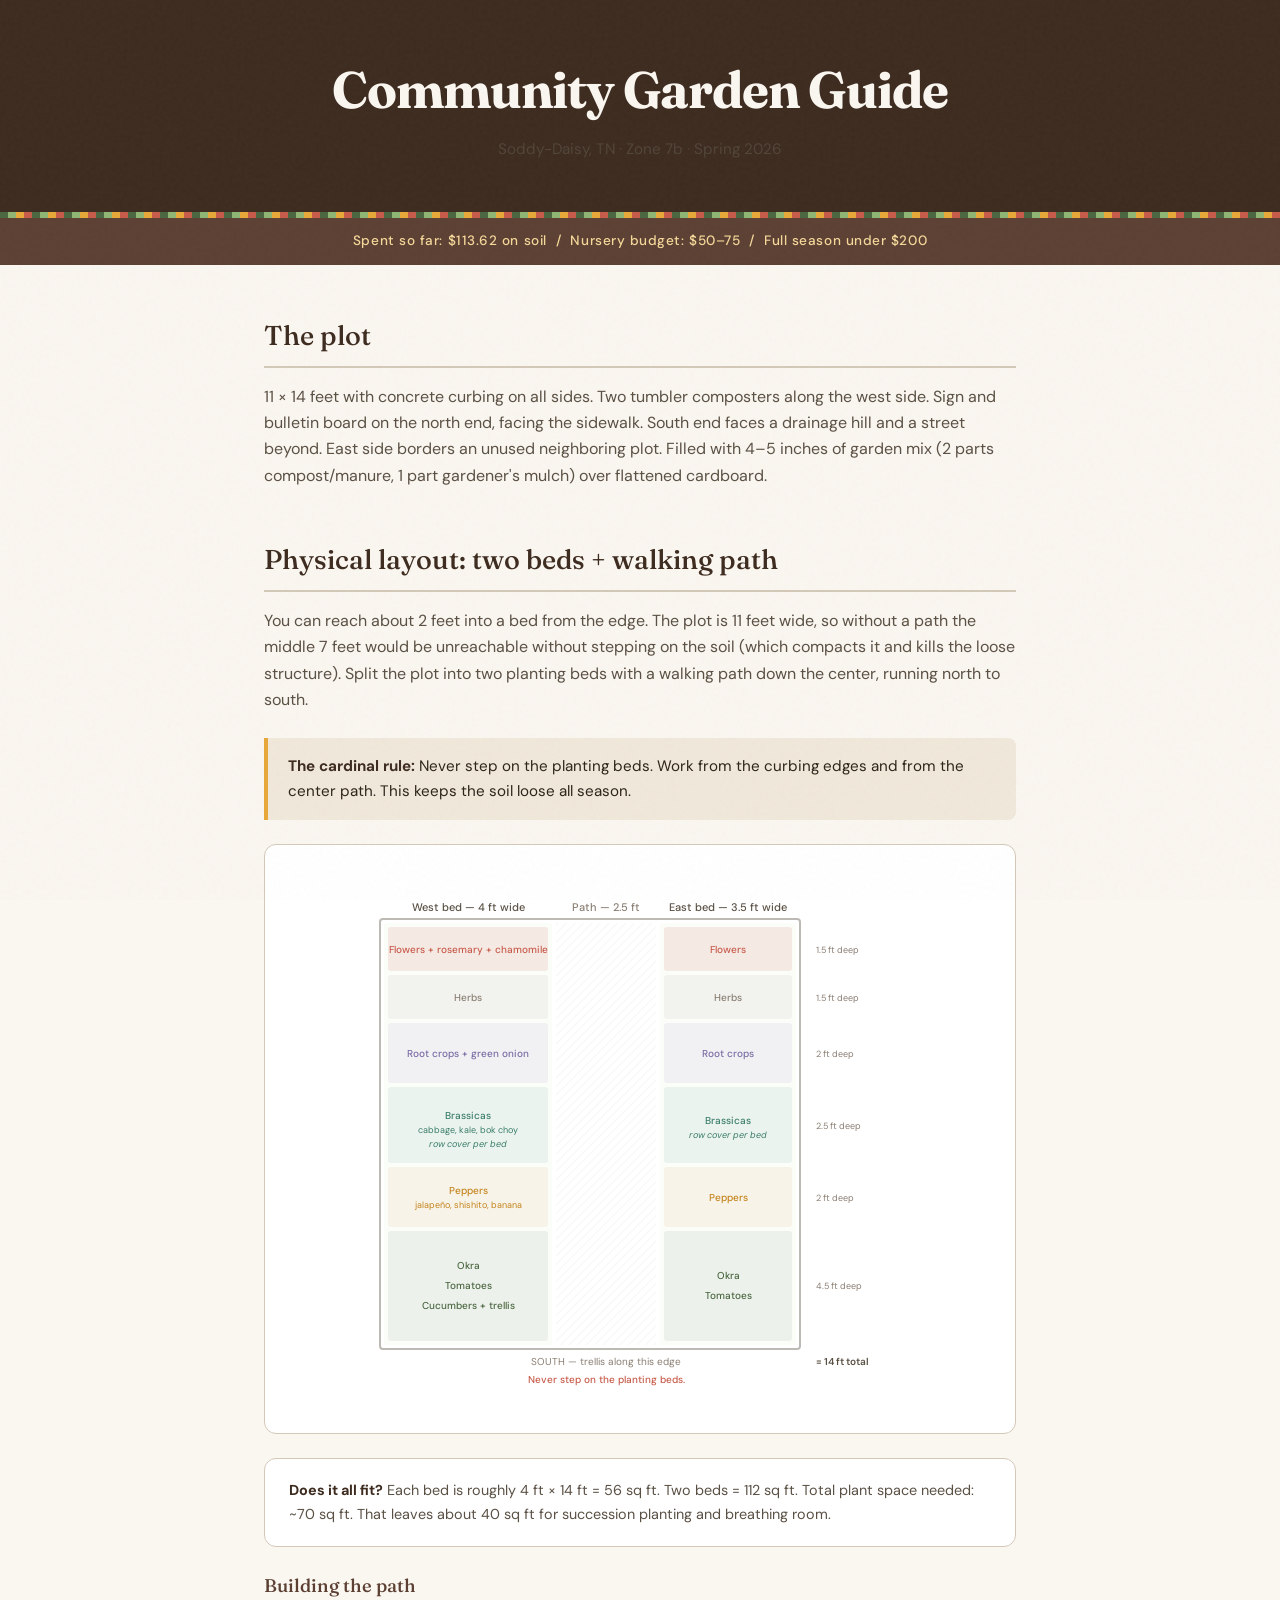
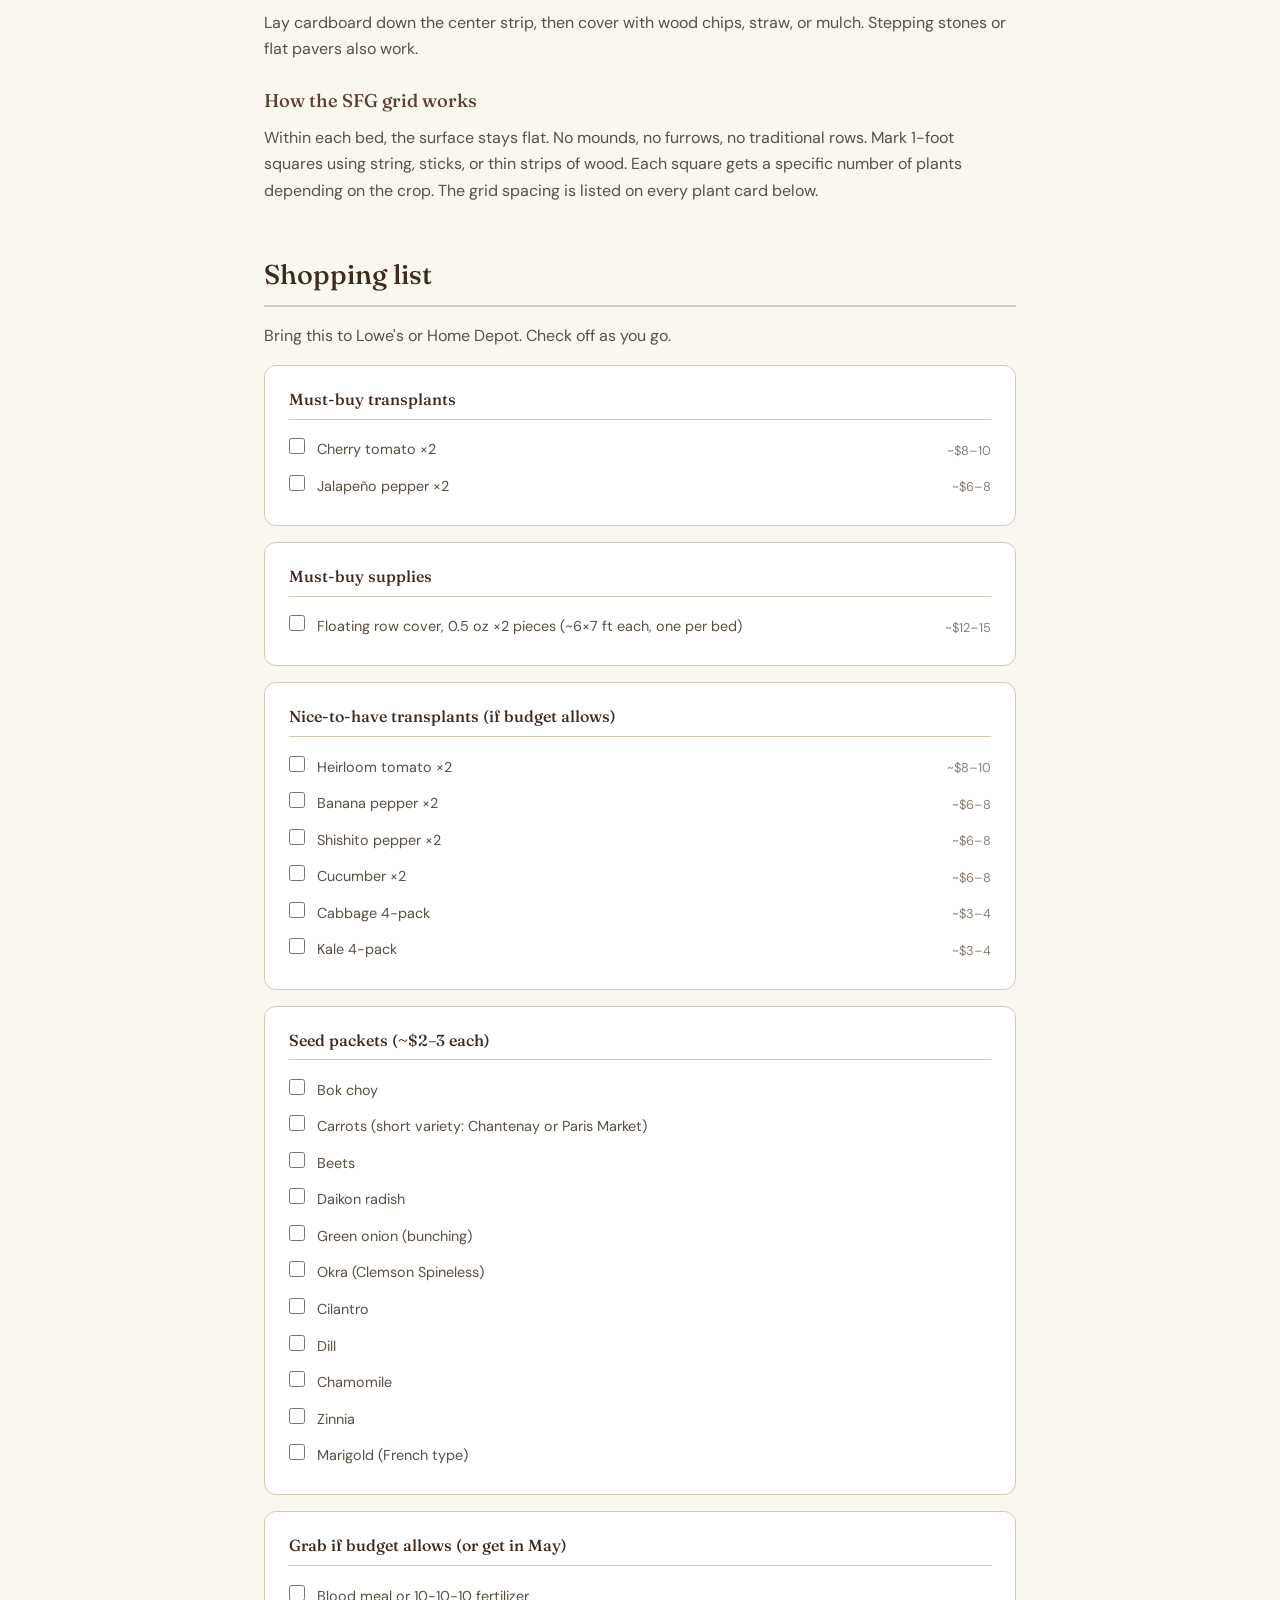
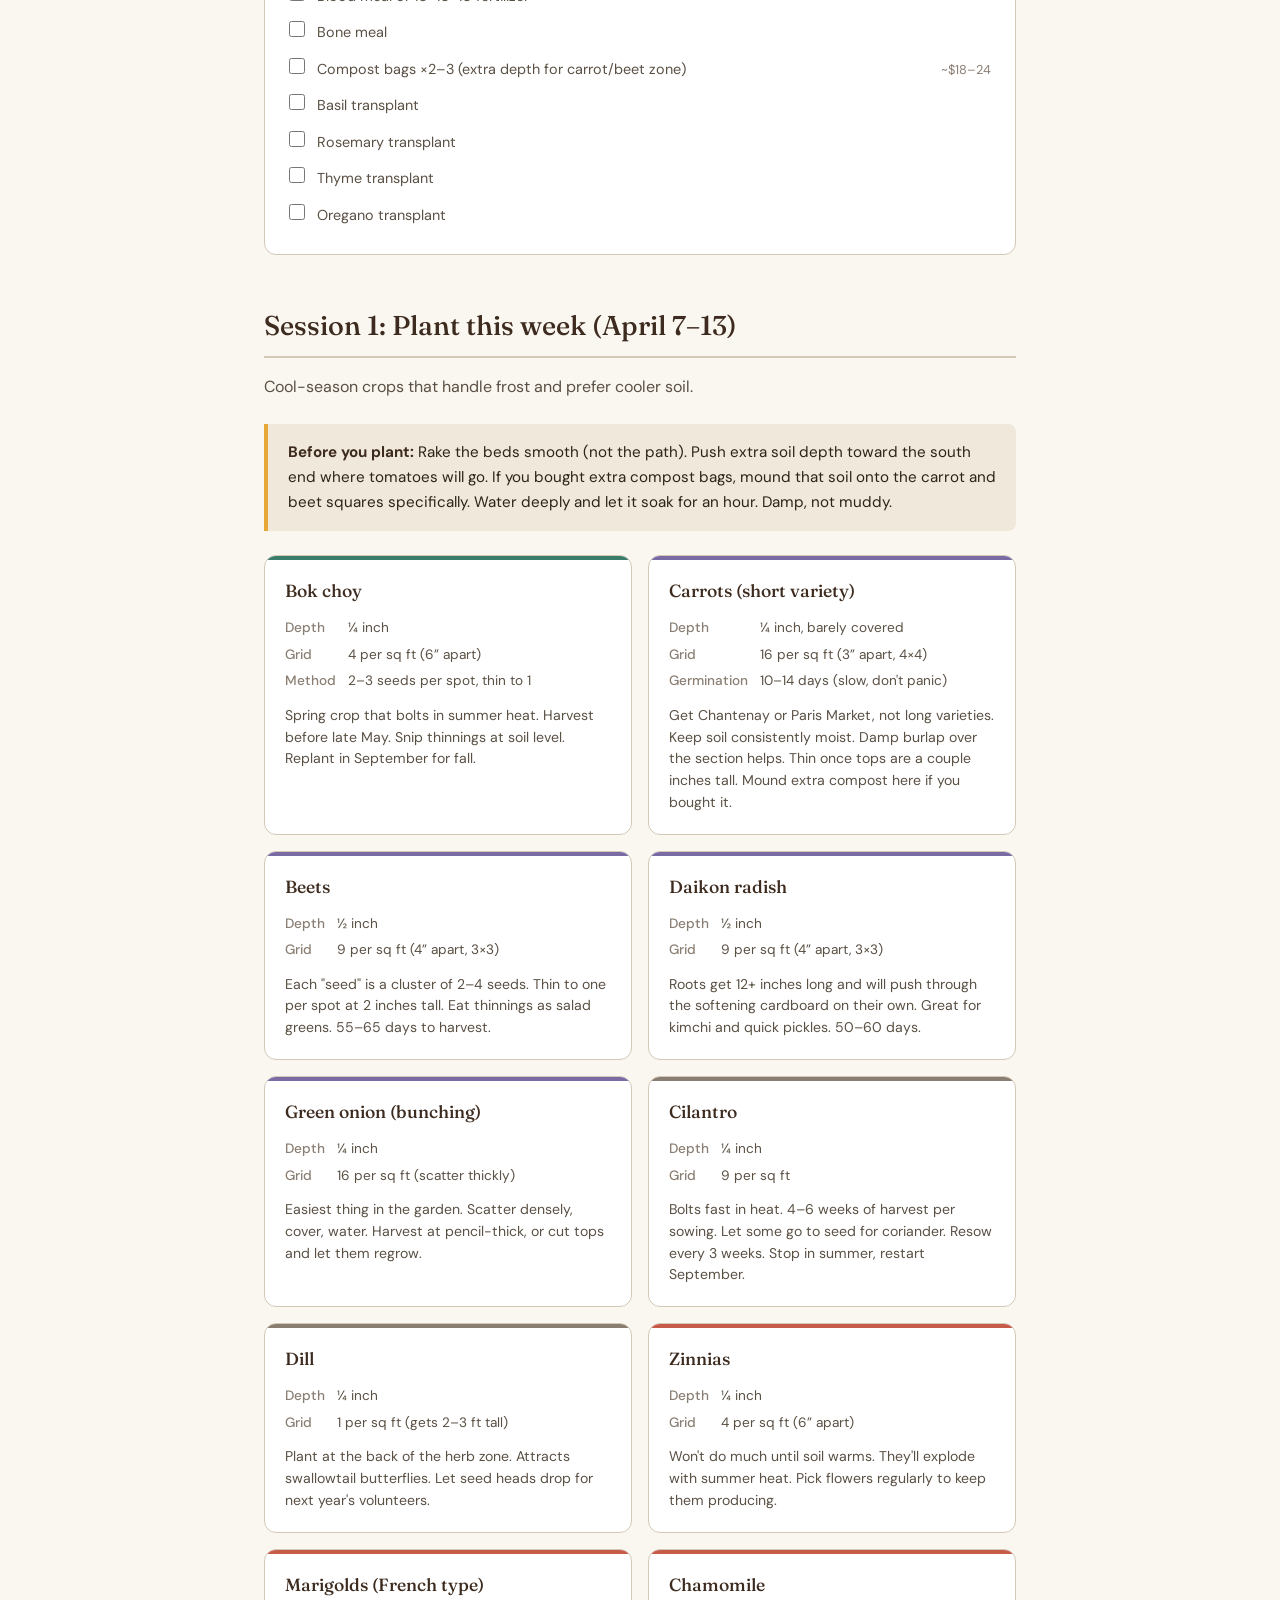
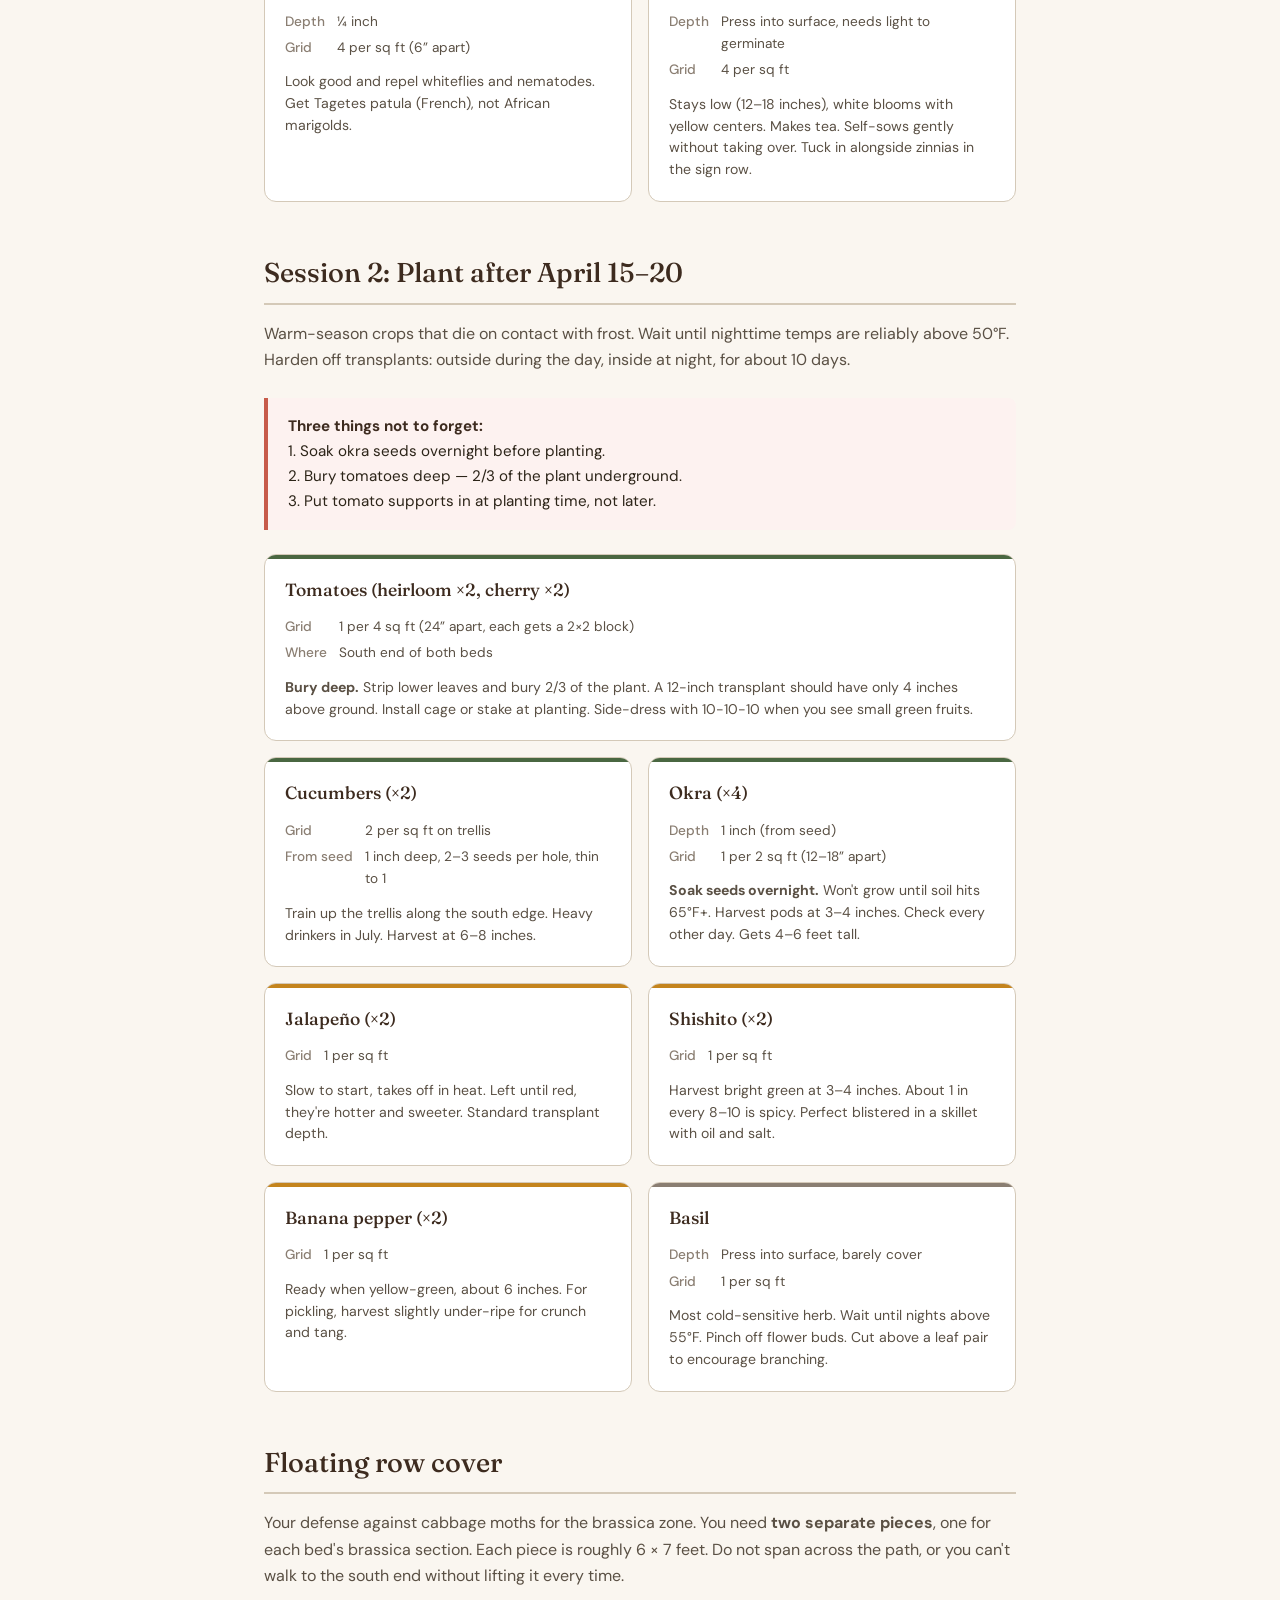
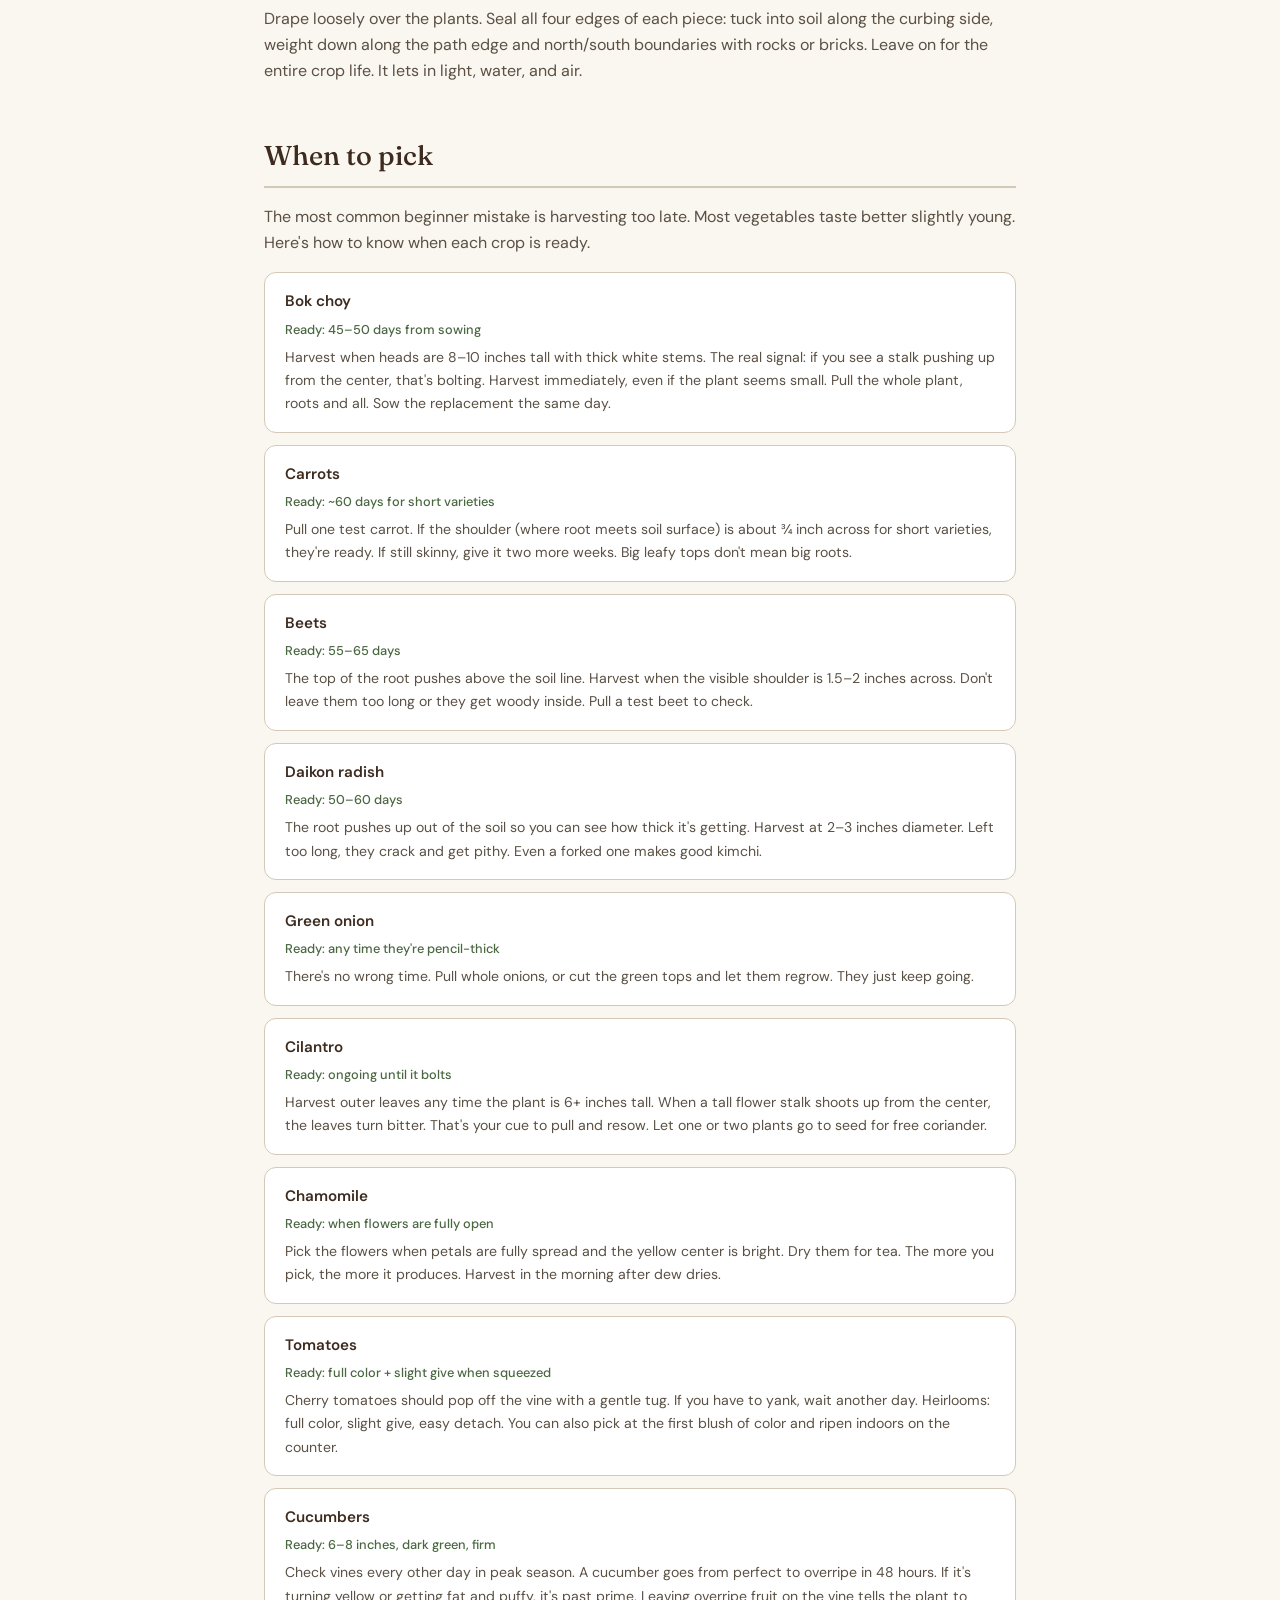
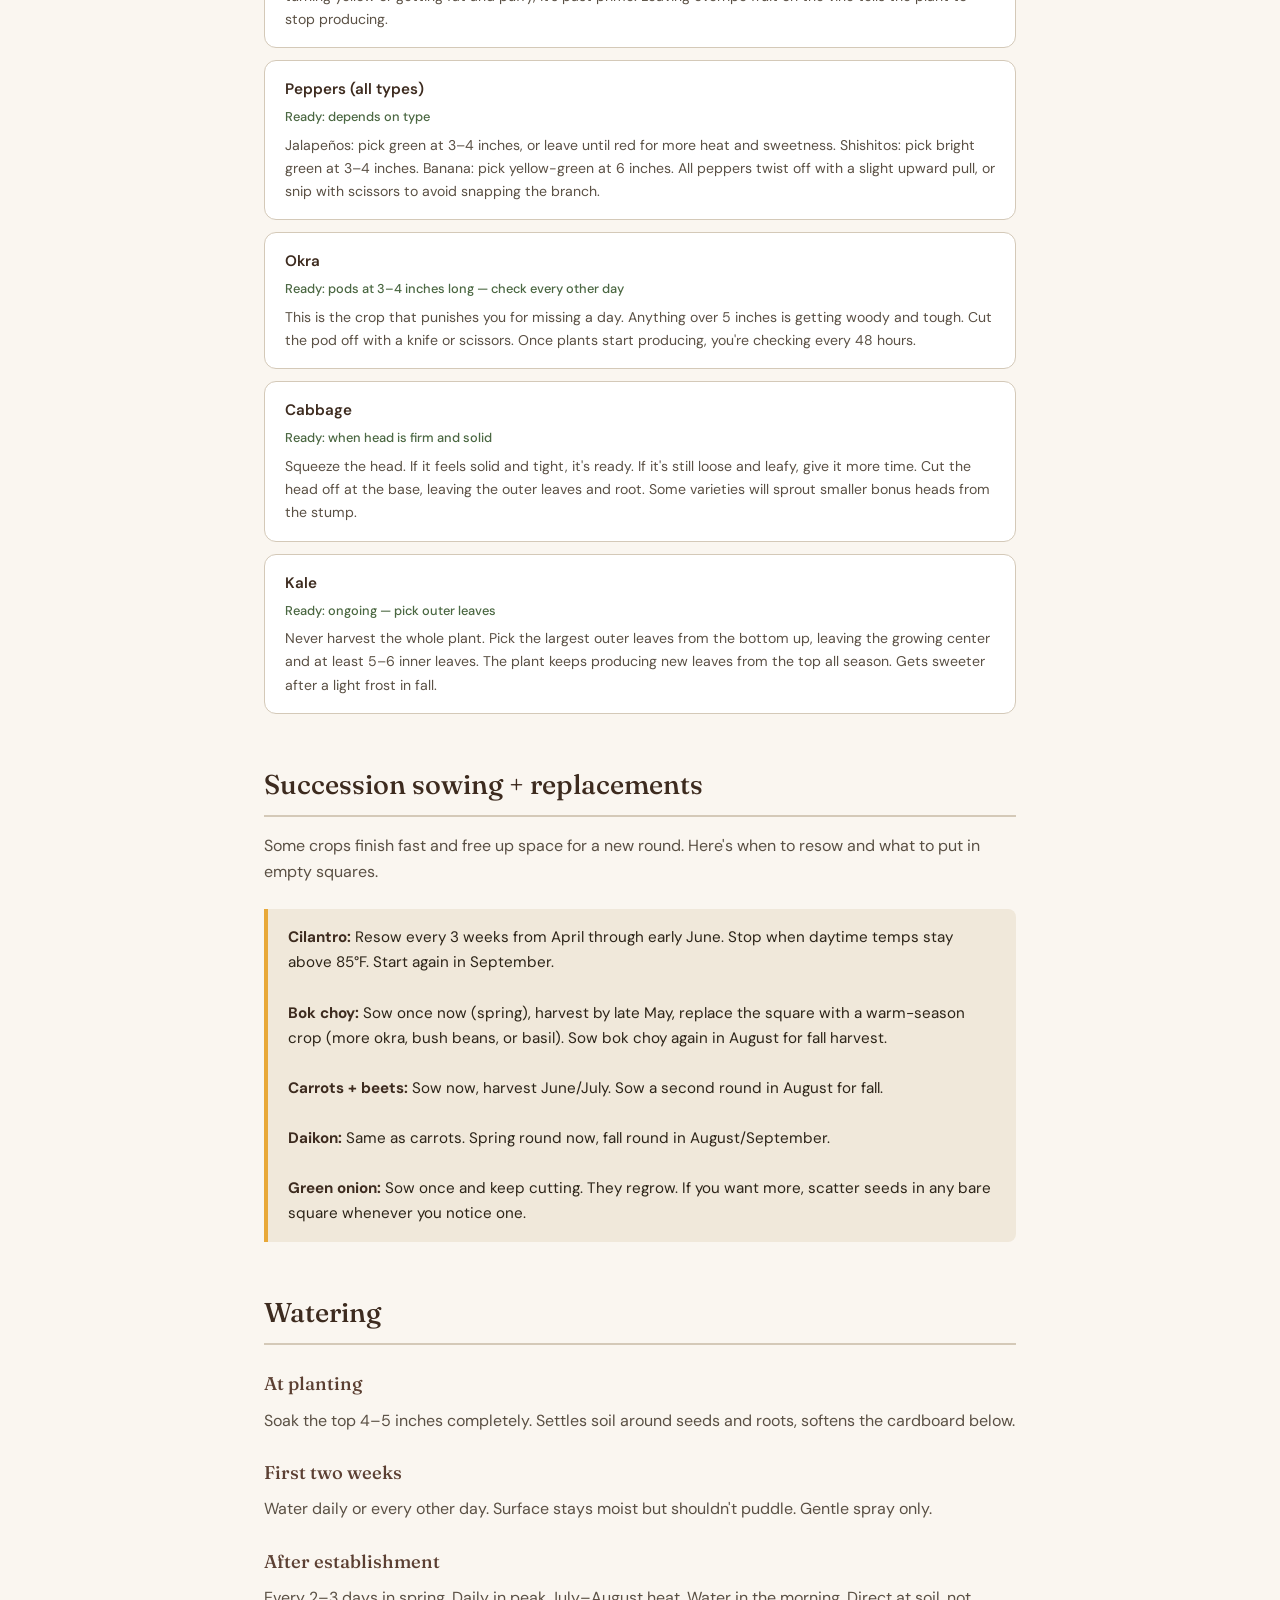
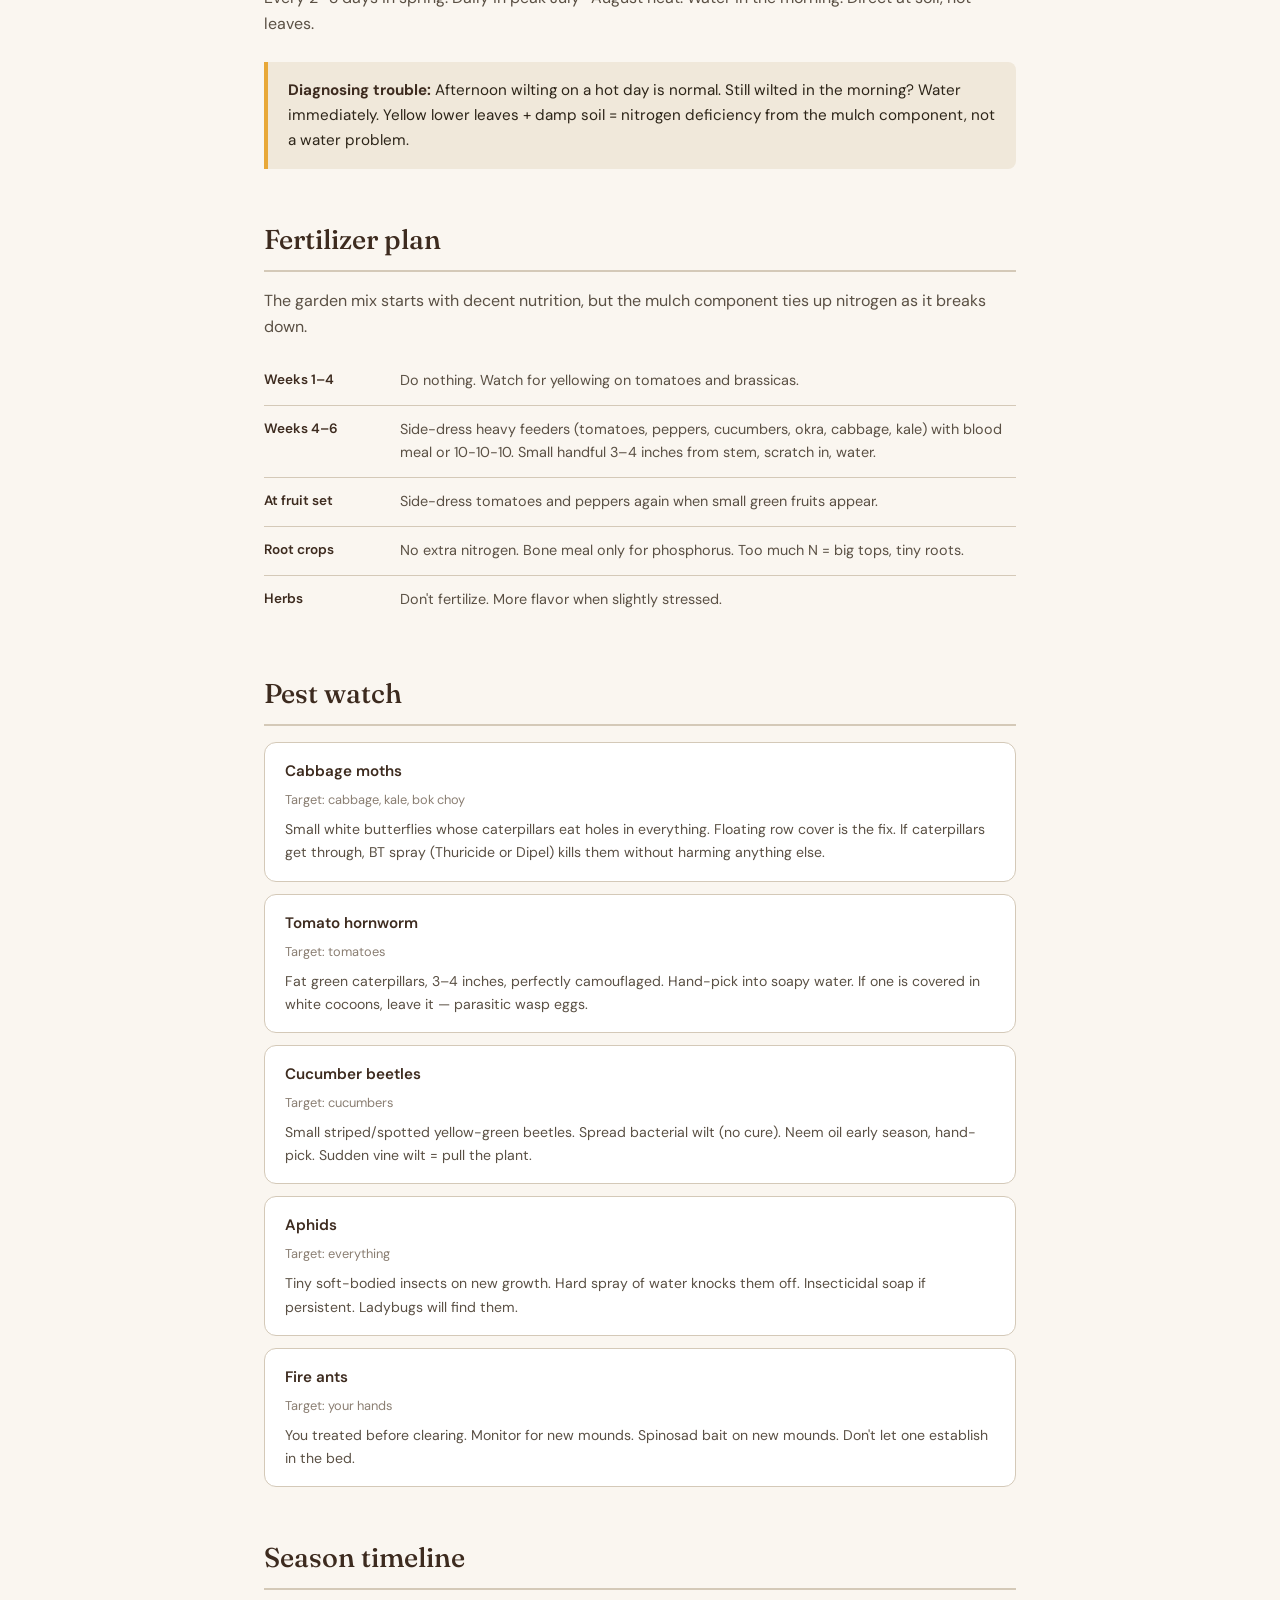
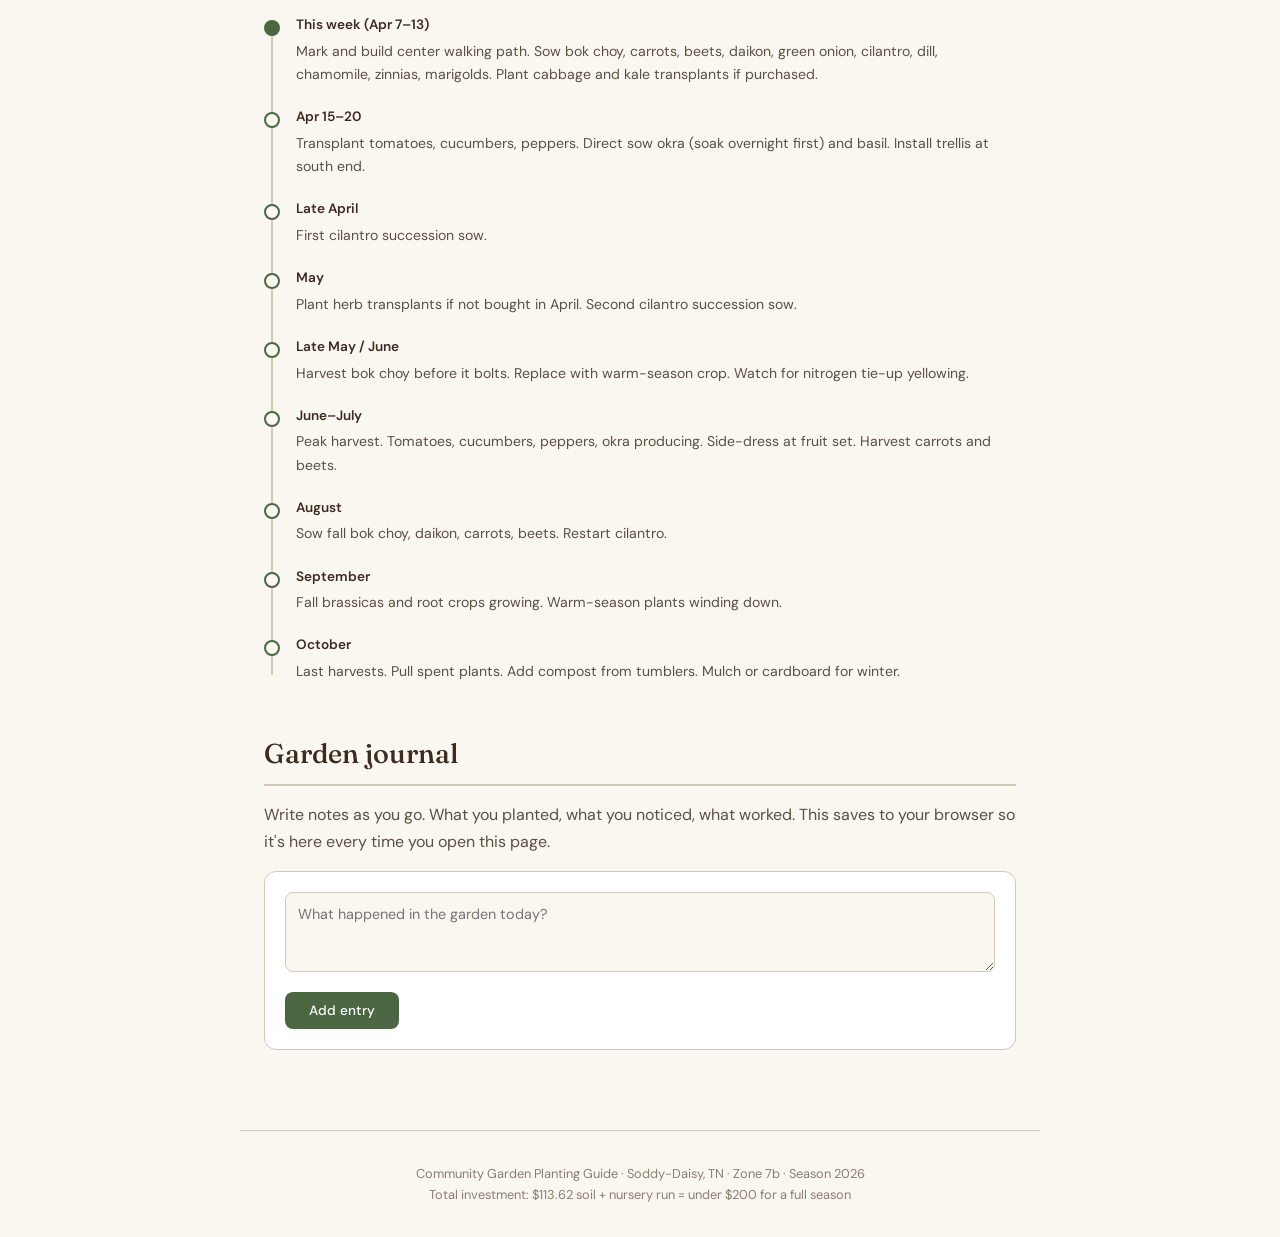
==== index.html @ c7ee2fe2 "Initial commit: split single-file garden guide into HTML, CSS, and JS Extracted inline styles to sty" ====
<!DOCTYPE html>
<html lang="en">
<head>
<meta charset="UTF-8">
<meta name="viewport" content="width=device-width, initial-scale=1.0">
<title>Community Garden Planting Guide — Spring 2026</title>
<link href="https://fonts.googleapis.com/css2?family=Fraunces:ital,opsz,wght@0,9..144,300;0,9..144,500;0,9..144,700;1,9..144,400&family=DM+Sans:wght@400;500;600&display=swap" rel="stylesheet">
<link rel="stylesheet" href="styles.css">
</head>
<body>
<div class="grain"></div>
<header><h1>Community Garden Guide</h1><p>Soddy-Daisy, TN &middot; Zone 7b &middot; Spring 2026</p></header>
<div class="budget-bar">Spent so far: $113.62 on soil &nbsp;/&nbsp; Nursery budget: $50–75 &nbsp;/&nbsp; Full season under $200</div>
<main>

<!-- ===== THE PLOT ===== -->
<section>
<h2>The plot</h2>
<p>11 &times; 14 feet with concrete curbing on all sides. Two tumbler composters along the west side. Sign and bulletin board on the north end, facing the sidewalk. South end faces a drainage hill and a street beyond. East side borders an unused neighboring plot. Filled with 4–5 inches of garden mix (2 parts compost/manure, 1 part gardener's mulch) over flattened cardboard.</p>
</section>

<!-- ===== PHYSICAL LAYOUT ===== -->
<section>
<h2>Physical layout: two beds + walking path</h2>
<p>You can reach about 2 feet into a bed from the edge. The plot is 11 feet wide, so without a path the middle 7 feet would be unreachable without stepping on the soil (which compacts it and kills the loose structure). Split the plot into two planting beds with a walking path down the center, running north to south.</p>
<div class="callout"><strong>The cardinal rule:</strong> Never step on the planting beds. Work from the curbing edges and from the center path. This keeps the soil loose all season.</div>
<div class="layout-diagram">
<svg width="100%" viewBox="0 0 600 540" style="max-width:600px;display:block;margin:0 auto;">
<defs><pattern id="ph" width="6" height="6" patternUnits="userSpaceOnUse" patternTransform="rotate(45)"><line x1="0" y1="0" x2="0" y2="6" stroke="#5A5044" stroke-width=".5" opacity=".2"/></pattern></defs>
<rect x="40" y="50" width="420" height="430" rx="3" fill="none" stroke="#5A5044" stroke-width="2" opacity=".4"/>
<rect x="44" y="54" width="168" height="422" rx="2" fill="#EAF3DE" opacity=".2"/>
<text x="128" y="42" text-anchor="middle" fill="#5A5044" font-family="DM Sans,sans-serif" font-size="11" font-weight="500">West bed — 4 ft wide</text>
<rect x="216" y="54" width="100" height="422" fill="url(#ph)"/>
<text x="266" y="42" text-anchor="middle" fill="#8A7E72" font-family="DM Sans,sans-serif" font-size="11" font-weight="500">Path — 2.5 ft</text>
<rect x="320" y="54" width="136" height="422" rx="2" fill="#EAF3DE" opacity=".2"/>
<text x="388" y="42" text-anchor="middle" fill="#5A5044" font-family="DM Sans,sans-serif" font-size="11" font-weight="500">East bed — 3.5 ft wide</text>
<rect x="48" y="58" width="160" height="44" rx="3" fill="#C75B4A" opacity=".12"/><text x="128" y="84" text-anchor="middle" fill="#C75B4A" font-family="DM Sans,sans-serif" font-size="10" font-weight="500">Flowers + rosemary + chamomile</text>
<rect x="324" y="58" width="128" height="44" rx="3" fill="#C75B4A" opacity=".12"/><text x="388" y="84" text-anchor="middle" fill="#C75B4A" font-family="DM Sans,sans-serif" font-size="10" font-weight="500">Flowers</text>
<text x="476" y="84" fill="#8A7E72" font-family="DM Sans,sans-serif" font-size="9">1.5 ft deep</text>
<rect x="48" y="106" width="160" height="44" rx="3" fill="#8A7E72" opacity=".08"/><text x="128" y="132" text-anchor="middle" fill="#8A7E72" font-family="DM Sans,sans-serif" font-size="10" font-weight="500">Herbs</text>
<rect x="324" y="106" width="128" height="44" rx="3" fill="#8A7E72" opacity=".08"/><text x="388" y="132" text-anchor="middle" fill="#8A7E72" font-family="DM Sans,sans-serif" font-size="10" font-weight="500">Herbs</text>
<text x="476" y="132" fill="#8A7E72" font-family="DM Sans,sans-serif" font-size="9">1.5 ft deep</text>
<rect x="48" y="154" width="160" height="60" rx="3" fill="#7B6BA5" opacity=".08"/><text x="128" y="188" text-anchor="middle" fill="#7B6BA5" font-family="DM Sans,sans-serif" font-size="10" font-weight="500">Root crops + green onion</text>
<rect x="324" y="154" width="128" height="60" rx="3" fill="#7B6BA5" opacity=".08"/><text x="388" y="188" text-anchor="middle" fill="#7B6BA5" font-family="DM Sans,sans-serif" font-size="10" font-weight="500">Root crops</text>
<text x="476" y="188" fill="#8A7E72" font-family="DM Sans,sans-serif" font-size="9">2 ft deep</text>
<rect x="48" y="218" width="160" height="76" rx="3" fill="#3A7D6A" opacity=".08"/><text x="128" y="250" text-anchor="middle" fill="#3A7D6A" font-family="DM Sans,sans-serif" font-size="10" font-weight="500">Brassicas</text><text x="128" y="264" text-anchor="middle" fill="#3A7D6A" font-family="DM Sans,sans-serif" font-size="9">cabbage, kale, bok choy</text><text x="128" y="278" text-anchor="middle" fill="#3A7D6A" font-family="DM Sans,sans-serif" font-size="9" font-style="italic">row cover per bed</text>
<rect x="324" y="218" width="128" height="76" rx="3" fill="#3A7D6A" opacity=".08"/><text x="388" y="255" text-anchor="middle" fill="#3A7D6A" font-family="DM Sans,sans-serif" font-size="10" font-weight="500">Brassicas</text><text x="388" y="269" text-anchor="middle" fill="#3A7D6A" font-family="DM Sans,sans-serif" font-size="9" font-style="italic">row cover per bed</text>
<text x="476" y="260" fill="#8A7E72" font-family="DM Sans,sans-serif" font-size="9">2.5 ft deep</text>
<rect x="48" y="298" width="160" height="60" rx="3" fill="#C4841D" opacity=".08"/><text x="128" y="325" text-anchor="middle" fill="#C4841D" font-family="DM Sans,sans-serif" font-size="10" font-weight="500">Peppers</text><text x="128" y="339" text-anchor="middle" fill="#C4841D" font-family="DM Sans,sans-serif" font-size="9">jalapeño, shishito, banana</text>
<rect x="324" y="298" width="128" height="60" rx="3" fill="#C4841D" opacity=".08"/><text x="388" y="332" text-anchor="middle" fill="#C4841D" font-family="DM Sans,sans-serif" font-size="10" font-weight="500">Peppers</text>
<text x="476" y="332" fill="#8A7E72" font-family="DM Sans,sans-serif" font-size="9">2 ft deep</text>
<rect x="48" y="362" width="160" height="110" rx="3" fill="#4A6741" opacity=".08"/><text x="128" y="400" text-anchor="middle" fill="#4A6741" font-family="DM Sans,sans-serif" font-size="10" font-weight="500">Okra</text><text x="128" y="420" text-anchor="middle" fill="#4A6741" font-family="DM Sans,sans-serif" font-size="10" font-weight="500">Tomatoes</text><text x="128" y="440" text-anchor="middle" fill="#4A6741" font-family="DM Sans,sans-serif" font-size="10" font-weight="500">Cucumbers + trellis</text>
<rect x="324" y="362" width="128" height="110" rx="3" fill="#4A6741" opacity=".08"/><text x="388" y="410" text-anchor="middle" fill="#4A6741" font-family="DM Sans,sans-serif" font-size="10" font-weight="500">Okra</text><text x="388" y="430" text-anchor="middle" fill="#4A6741" font-family="DM Sans,sans-serif" font-size="10" font-weight="500">Tomatoes</text>
<text x="476" y="420" fill="#8A7E72" font-family="DM Sans,sans-serif" font-size="9">4.5 ft deep</text>
<text x="266" y="496" text-anchor="middle" fill="#8A7E72" font-family="DM Sans,sans-serif" font-size="10">SOUTH — trellis along this edge</text>
<text x="266" y="514" text-anchor="middle" fill="#C75B4A" font-family="DM Sans,sans-serif" font-size="10" font-weight="500">Never step on the planting beds.</text>
<text x="476" y="496" fill="#5A5044" font-family="DM Sans,sans-serif" font-size="10" font-weight="600">= 14 ft total</text>
</svg>
</div>
<div class="math-box"><strong>Does it all fit?</strong> Each bed is roughly 4 ft &times; 14 ft = 56 sq ft. Two beds = 112 sq ft. Total plant space needed: ~70 sq ft. That leaves about 40 sq ft for succession planting and breathing room.</div>
<h3>Building the path</h3>
<p>Lay cardboard down the center strip, then cover with wood chips, straw, or mulch. Stepping stones or flat pavers also work.</p>
<h3>How the SFG grid works</h3>
<p>Within each bed, the surface stays flat. No mounds, no furrows, no traditional rows. Mark 1-foot squares using string, sticks, or thin strips of wood. Each square gets a specific number of plants depending on the crop. The grid spacing is listed on every plant card below.</p>
</section>

<!-- ===== SHOPPING LIST ===== -->
<section>
<h2>Shopping list</h2>
<p>Bring this to Lowe's or Home Depot. Check off as you go.</p>
<div class="shop-section"><h4>Must-buy transplants</h4>
<div class="shop-item"><label><input type="checkbox"> Cherry tomato &times;2</label><span class="price">~$8–10</span></div>
<div class="shop-item"><label><input type="checkbox"> Jalape&ntilde;o pepper &times;2</label><span class="price">~$6–8</span></div></div>
<div class="shop-section"><h4>Must-buy supplies</h4>
<div class="shop-item"><label><input type="checkbox"> Floating row cover, 0.5 oz &times;2 pieces (~6&times;7 ft each, one per bed)</label><span class="price">~$12–15</span></div></div>
<div class="shop-section"><h4>Nice-to-have transplants (if budget allows)</h4>
<div class="shop-item"><label><input type="checkbox"> Heirloom tomato &times;2</label><span class="price">~$8–10</span></div>
<div class="shop-item"><label><input type="checkbox"> Banana pepper &times;2</label><span class="price">~$6–8</span></div>
<div class="shop-item"><label><input type="checkbox"> Shishito pepper &times;2</label><span class="price">~$6–8</span></div>
<div class="shop-item"><label><input type="checkbox"> Cucumber &times;2</label><span class="price">~$6–8</span></div>
<div class="shop-item"><label><input type="checkbox"> Cabbage 4-pack</label><span class="price">~$3–4</span></div>
<div class="shop-item"><label><input type="checkbox"> Kale 4-pack</label><span class="price">~$3–4</span></div></div>
<div class="shop-section"><h4>Seed packets (~$2–3 each)</h4>
<div class="shop-item"><label><input type="checkbox"> Bok choy</label></div>
<div class="shop-item"><label><input type="checkbox"> Carrots (short variety: Chantenay or Paris Market)</label></div>
<div class="shop-item"><label><input type="checkbox"> Beets</label></div>
<div class="shop-item"><label><input type="checkbox"> Daikon radish</label></div>
<div class="shop-item"><label><input type="checkbox"> Green onion (bunching)</label></div>
<div class="shop-item"><label><input type="checkbox"> Okra (Clemson Spineless)</label></div>
<div class="shop-item"><label><input type="checkbox"> Cilantro</label></div>
<div class="shop-item"><label><input type="checkbox"> Dill</label></div>
<div class="shop-item"><label><input type="checkbox"> Chamomile</label></div>
<div class="shop-item"><label><input type="checkbox"> Zinnia</label></div>
<div class="shop-item"><label><input type="checkbox"> Marigold (French type)</label></div></div>
<div class="shop-section"><h4>Grab if budget allows (or get in May)</h4>
<div class="shop-item"><label><input type="checkbox"> Blood meal or 10-10-10 fertilizer</label></div>
<div class="shop-item"><label><input type="checkbox"> Bone meal</label></div>
<div class="shop-item"><label><input type="checkbox"> Compost bags &times;2–3 (extra depth for carrot/beet zone)</label><span class="price">~$18–24</span></div>
<div class="shop-item"><label><input type="checkbox"> Basil transplant</label></div>
<div class="shop-item"><label><input type="checkbox"> Rosemary transplant</label></div>
<div class="shop-item"><label><input type="checkbox"> Thyme transplant</label></div>
<div class="shop-item"><label><input type="checkbox"> Oregano transplant</label></div></div>
</section>

<!-- ===== SESSION 1 ===== -->
<section>
<h2>Session 1: Plant this week (April 7–13)</h2>
<p>Cool-season crops that handle frost and prefer cooler soil.</p>
<div class="callout"><strong>Before you plant:</strong> Rake the beds smooth (not the path). Push extra soil depth toward the south end where tomatoes will go. If you bought extra compost bags, mound that soil onto the carrot and beet squares specifically. Water deeply and let it soak for an hour. Damp, not muddy.</div>
<div class="plant-grid">
<div class="plant-card" data-zone="brassica"><h4>Bok choy</h4><dl class="plant-meta"><dt>Depth</dt><dd>&frac14; inch</dd><dt>Grid</dt><dd>4 per sq ft (6&rdquo; apart)</dd><dt>Method</dt><dd>2–3 seeds per spot, thin to 1</dd></dl><p>Spring crop that bolts in summer heat. Harvest before late May. Snip thinnings at soil level. Replant in September for fall.</p></div>
<div class="plant-card" data-zone="root"><h4>Carrots (short variety)</h4><dl class="plant-meta"><dt>Depth</dt><dd>&frac14; inch, barely covered</dd><dt>Grid</dt><dd>16 per sq ft (3&rdquo; apart, 4&times;4)</dd><dt>Germination</dt><dd>10–14 days (slow, don't panic)</dd></dl><p>Get Chantenay or Paris Market, not long varieties. Keep soil consistently moist. Damp burlap over the section helps. Thin once tops are a couple inches tall. Mound extra compost here if you bought it.</p></div>
<div class="plant-card" data-zone="root"><h4>Beets</h4><dl class="plant-meta"><dt>Depth</dt><dd>&frac12; inch</dd><dt>Grid</dt><dd>9 per sq ft (4&rdquo; apart, 3&times;3)</dd></dl><p>Each "seed" is a cluster of 2–4 seeds. Thin to one per spot at 2 inches tall. Eat thinnings as salad greens. 55–65 days to harvest.</p></div>
<div class="plant-card" data-zone="root"><h4>Daikon radish</h4><dl class="plant-meta"><dt>Depth</dt><dd>&frac12; inch</dd><dt>Grid</dt><dd>9 per sq ft (4&rdquo; apart, 3&times;3)</dd></dl><p>Roots get 12+ inches long and will push through the softening cardboard on their own. Great for kimchi and quick pickles. 50–60 days.</p></div>
<div class="plant-card" data-zone="root"><h4>Green onion (bunching)</h4><dl class="plant-meta"><dt>Depth</dt><dd>&frac14; inch</dd><dt>Grid</dt><dd>16 per sq ft (scatter thickly)</dd></dl><p>Easiest thing in the garden. Scatter densely, cover, water. Harvest at pencil-thick, or cut tops and let them regrow.</p></div>
<div class="plant-card" data-zone="herb"><h4>Cilantro</h4><dl class="plant-meta"><dt>Depth</dt><dd>&frac14; inch</dd><dt>Grid</dt><dd>9 per sq ft</dd></dl><p>Bolts fast in heat. 4–6 weeks of harvest per sowing. Let some go to seed for coriander. Resow every 3 weeks. Stop in summer, restart September.</p></div>
<div class="plant-card" data-zone="herb"><h4>Dill</h4><dl class="plant-meta"><dt>Depth</dt><dd>&frac14; inch</dd><dt>Grid</dt><dd>1 per sq ft (gets 2–3 ft tall)</dd></dl><p>Plant at the back of the herb zone. Attracts swallowtail butterflies. Let seed heads drop for next year's volunteers.</p></div>
<div class="plant-card" data-zone="flower"><h4>Zinnias</h4><dl class="plant-meta"><dt>Depth</dt><dd>&frac14; inch</dd><dt>Grid</dt><dd>4 per sq ft (6&rdquo; apart)</dd></dl><p>Won't do much until soil warms. They'll explode with summer heat. Pick flowers regularly to keep them producing.</p></div>
<div class="plant-card" data-zone="flower"><h4>Marigolds (French type)</h4><dl class="plant-meta"><dt>Depth</dt><dd>&frac14; inch</dd><dt>Grid</dt><dd>4 per sq ft (6&rdquo; apart)</dd></dl><p>Look good and repel whiteflies and nematodes. Get Tagetes patula (French), not African marigolds.</p></div>
<div class="plant-card" data-zone="flower"><h4>Chamomile</h4><dl class="plant-meta"><dt>Depth</dt><dd>Press into surface, needs light to germinate</dd><dt>Grid</dt><dd>4 per sq ft</dd></dl><p>Stays low (12–18 inches), white blooms with yellow centers. Makes tea. Self-sows gently without taking over. Tuck in alongside zinnias in the sign row.</p></div>
</div></section>

<!-- ===== SESSION 2 ===== -->
<section>
<h2>Session 2: Plant after April 15–20</h2>
<p>Warm-season crops that die on contact with frost. Wait until nighttime temps are reliably above 50&deg;F. Harden off transplants: outside during the day, inside at night, for about 10 days.</p>
<div class="callout warning"><strong>Three things not to forget:</strong><br>1. Soak okra seeds overnight before planting.<br>2. Bury tomatoes deep — 2/3 of the plant underground.<br>3. Put tomato supports in at planting time, not later.</div>
<div class="plant-grid">
<div class="plant-card full-width" data-zone="tall"><h4>Tomatoes (heirloom &times;2, cherry &times;2)</h4><dl class="plant-meta"><dt>Grid</dt><dd>1 per 4 sq ft (24&rdquo; apart, each gets a 2&times;2 block)</dd><dt>Where</dt><dd>South end of both beds</dd></dl><p><strong>Bury deep.</strong> Strip lower leaves and bury 2/3 of the plant. A 12-inch transplant should have only 4 inches above ground. Install cage or stake at planting. Side-dress with 10-10-10 when you see small green fruits.</p></div>
<div class="plant-card" data-zone="tall"><h4>Cucumbers (&times;2)</h4><dl class="plant-meta"><dt>Grid</dt><dd>2 per sq ft on trellis</dd><dt>From seed</dt><dd>1 inch deep, 2–3 seeds per hole, thin to 1</dd></dl><p>Train up the trellis along the south edge. Heavy drinkers in July. Harvest at 6–8 inches.</p></div>
<div class="plant-card" data-zone="tall"><h4>Okra (&times;4)</h4><dl class="plant-meta"><dt>Depth</dt><dd>1 inch (from seed)</dd><dt>Grid</dt><dd>1 per 2 sq ft (12–18&rdquo; apart)</dd></dl><p><strong>Soak seeds overnight.</strong> Won't grow until soil hits 65&deg;F+. Harvest pods at 3–4 inches. Check every other day. Gets 4–6 feet tall.</p></div>
<div class="plant-card" data-zone="pepper"><h4>Jalape&ntilde;o (&times;2)</h4><dl class="plant-meta"><dt>Grid</dt><dd>1 per sq ft</dd></dl><p>Slow to start, takes off in heat. Left until red, they're hotter and sweeter. Standard transplant depth.</p></div>
<div class="plant-card" data-zone="pepper"><h4>Shishito (&times;2)</h4><dl class="plant-meta"><dt>Grid</dt><dd>1 per sq ft</dd></dl><p>Harvest bright green at 3–4 inches. About 1 in every 8–10 is spicy. Perfect blistered in a skillet with oil and salt.</p></div>
<div class="plant-card" data-zone="pepper"><h4>Banana pepper (&times;2)</h4><dl class="plant-meta"><dt>Grid</dt><dd>1 per sq ft</dd></dl><p>Ready when yellow-green, about 6 inches. For pickling, harvest slightly under-ripe for crunch and tang.</p></div>
<div class="plant-card" data-zone="herb"><h4>Basil</h4><dl class="plant-meta"><dt>Depth</dt><dd>Press into surface, barely cover</dd><dt>Grid</dt><dd>1 per sq ft</dd></dl><p>Most cold-sensitive herb. Wait until nights above 55&deg;F. Pinch off flower buds. Cut above a leaf pair to encourage branching.</p></div>
</div></section>

<!-- ===== ROW COVER ===== -->
<section>
<h2>Floating row cover</h2>
<p>Your defense against cabbage moths for the brassica zone. You need <strong>two separate pieces</strong>, one for each bed's brassica section. Each piece is roughly 6 &times; 7 feet. Do not span across the path, or you can't walk to the south end without lifting it every time.</p>
<p>Drape loosely over the plants. Seal all four edges of each piece: tuck into soil along the curbing side, weight down along the path edge and north/south boundaries with rocks or bricks. Leave on for the entire crop life. It lets in light, water, and air.</p>
</section>

<!-- ===== WHEN TO PICK ===== -->
<section>
<h2>When to pick</h2>
<p>The most common beginner mistake is harvesting too late. Most vegetables taste better slightly young. Here's how to know when each crop is ready.</p>

<div class="harvest-card"><h4>Bok choy</h4><div class="ready">Ready: 45–50 days from sowing</div><p>Harvest when heads are 8–10 inches tall with thick white stems. The real signal: if you see a stalk pushing up from the center, that's bolting. Harvest immediately, even if the plant seems small. Pull the whole plant, roots and all. Sow the replacement the same day.</p></div>

<div class="harvest-card"><h4>Carrots</h4><div class="ready">Ready: ~60 days for short varieties</div><p>Pull one test carrot. If the shoulder (where root meets soil surface) is about &frac34; inch across for short varieties, they're ready. If still skinny, give it two more weeks. Big leafy tops don't mean big roots.</p></div>

<div class="harvest-card"><h4>Beets</h4><div class="ready">Ready: 55–65 days</div><p>The top of the root pushes above the soil line. Harvest when the visible shoulder is 1.5–2 inches across. Don't leave them too long or they get woody inside. Pull a test beet to check.</p></div>

<div class="harvest-card"><h4>Daikon radish</h4><div class="ready">Ready: 50–60 days</div><p>The root pushes up out of the soil so you can see how thick it's getting. Harvest at 2–3 inches diameter. Left too long, they crack and get pithy. Even a forked one makes good kimchi.</p></div>

<div class="harvest-card"><h4>Green onion</h4><div class="ready">Ready: any time they're pencil-thick</div><p>There's no wrong time. Pull whole onions, or cut the green tops and let them regrow. They just keep going.</p></div>

<div class="harvest-card"><h4>Cilantro</h4><div class="ready">Ready: ongoing until it bolts</div><p>Harvest outer leaves any time the plant is 6+ inches tall. When a tall flower stalk shoots up from the center, the leaves turn bitter. That's your cue to pull and resow. Let one or two plants go to seed for free coriander.</p></div>

<div class="harvest-card"><h4>Chamomile</h4><div class="ready">Ready: when flowers are fully open</div><p>Pick the flowers when petals are fully spread and the yellow center is bright. Dry them for tea. The more you pick, the more it produces. Harvest in the morning after dew dries.</p></div>

<div class="harvest-card"><h4>Tomatoes</h4><div class="ready">Ready: full color + slight give when squeezed</div><p>Cherry tomatoes should pop off the vine with a gentle tug. If you have to yank, wait another day. Heirlooms: full color, slight give, easy detach. You can also pick at the first blush of color and ripen indoors on the counter.</p></div>

<div class="harvest-card"><h4>Cucumbers</h4><div class="ready">Ready: 6–8 inches, dark green, firm</div><p>Check vines every other day in peak season. A cucumber goes from perfect to overripe in 48 hours. If it's turning yellow or getting fat and puffy, it's past prime. Leaving overripe fruit on the vine tells the plant to stop producing.</p></div>

<div class="harvest-card"><h4>Peppers (all types)</h4><div class="ready">Ready: depends on type</div><p>Jalape&ntilde;os: pick green at 3–4 inches, or leave until red for more heat and sweetness. Shishitos: pick bright green at 3–4 inches. Banana: pick yellow-green at 6 inches. All peppers twist off with a slight upward pull, or snip with scissors to avoid snapping the branch.</p></div>

<div class="harvest-card"><h4>Okra</h4><div class="ready">Ready: pods at 3–4 inches long — check every other day</div><p>This is the crop that punishes you for missing a day. Anything over 5 inches is getting woody and tough. Cut the pod off with a knife or scissors. Once plants start producing, you're checking every 48 hours.</p></div>

<div class="harvest-card"><h4>Cabbage</h4><div class="ready">Ready: when head is firm and solid</div><p>Squeeze the head. If it feels solid and tight, it's ready. If it's still loose and leafy, give it more time. Cut the head off at the base, leaving the outer leaves and root. Some varieties will sprout smaller bonus heads from the stump.</p></div>

<div class="harvest-card"><h4>Kale</h4><div class="ready">Ready: ongoing — pick outer leaves</div><p>Never harvest the whole plant. Pick the largest outer leaves from the bottom up, leaving the growing center and at least 5–6 inner leaves. The plant keeps producing new leaves from the top all season. Gets sweeter after a light frost in fall.</p></div>
</section>

<!-- ===== SUCCESSION SOWING ===== -->
<section>
<h2>Succession sowing + replacements</h2>
<p>Some crops finish fast and free up space for a new round. Here's when to resow and what to put in empty squares.</p>

<div class="callout">
<strong>Cilantro:</strong> Resow every 3 weeks from April through early June. Stop when daytime temps stay above 85&deg;F. Start again in September.<br><br>
<strong>Bok choy:</strong> Sow once now (spring), harvest by late May, replace the square with a warm-season crop (more okra, bush beans, or basil). Sow bok choy again in August for fall harvest.<br><br>
<strong>Carrots + beets:</strong> Sow now, harvest June/July. Sow a second round in August for fall.<br><br>
<strong>Daikon:</strong> Same as carrots. Spring round now, fall round in August/September.<br><br>
<strong>Green onion:</strong> Sow once and keep cutting. They regrow. If you want more, scatter seeds in any bare square whenever you notice one.
</div>
</section>

<!-- ===== WATERING ===== -->
<section>
<h2>Watering</h2>
<h3>At planting</h3><p>Soak the top 4–5 inches completely. Settles soil around seeds and roots, softens the cardboard below.</p>
<h3>First two weeks</h3><p>Water daily or every other day. Surface stays moist but shouldn't puddle. Gentle spray only.</p>
<h3>After establishment</h3><p>Every 2–3 days in spring. Daily in peak July–August heat. Water in the morning. Direct at soil, not leaves.</p>
<div class="callout"><strong>Diagnosing trouble:</strong> Afternoon wilting on a hot day is normal. Still wilted in the morning? Water immediately. Yellow lower leaves + damp soil = nitrogen deficiency from the mulch component, not a water problem.</div>
</section>

<!-- ===== FERTILIZER ===== -->
<section>
<h2>Fertilizer plan</h2>
<p>The garden mix starts with decent nutrition, but the mulch component ties up nitrogen as it breaks down.</p>
<div class="fert-row"><div class="fert-when">Weeks 1–4</div><div class="fert-what">Do nothing. Watch for yellowing on tomatoes and brassicas.</div></div>
<div class="fert-row"><div class="fert-when">Weeks 4–6</div><div class="fert-what">Side-dress heavy feeders (tomatoes, peppers, cucumbers, okra, cabbage, kale) with blood meal or 10-10-10. Small handful 3–4 inches from stem, scratch in, water.</div></div>
<div class="fert-row"><div class="fert-when">At fruit set</div><div class="fert-what">Side-dress tomatoes and peppers again when small green fruits appear.</div></div>
<div class="fert-row"><div class="fert-when">Root crops</div><div class="fert-what">No extra nitrogen. Bone meal only for phosphorus. Too much N = big tops, tiny roots.</div></div>
<div class="fert-row"><div class="fert-when">Herbs</div><div class="fert-what">Don't fertilize. More flavor when slightly stressed.</div></div>
</section>

<!-- ===== PESTS ===== -->
<section>
<h2>Pest watch</h2>
<div class="pest-card"><h4>Cabbage moths</h4><div class="target">Target: cabbage, kale, bok choy</div><p>Small white butterflies whose caterpillars eat holes in everything. Floating row cover is the fix. If caterpillars get through, BT spray (Thuricide or Dipel) kills them without harming anything else.</p></div>
<div class="pest-card"><h4>Tomato hornworm</h4><div class="target">Target: tomatoes</div><p>Fat green caterpillars, 3–4 inches, perfectly camouflaged. Hand-pick into soapy water. If one is covered in white cocoons, leave it — parasitic wasp eggs.</p></div>
<div class="pest-card"><h4>Cucumber beetles</h4><div class="target">Target: cucumbers</div><p>Small striped/spotted yellow-green beetles. Spread bacterial wilt (no cure). Neem oil early season, hand-pick. Sudden vine wilt = pull the plant.</p></div>
<div class="pest-card"><h4>Aphids</h4><div class="target">Target: everything</div><p>Tiny soft-bodied insects on new growth. Hard spray of water knocks them off. Insecticidal soap if persistent. Ladybugs will find them.</p></div>
<div class="pest-card"><h4>Fire ants</h4><div class="target">Target: your hands</div><p>You treated before clearing. Monitor for new mounds. Spinosad bait on new mounds. Don't let one establish in the bed.</p></div>
</section>

<!-- ===== TIMELINE ===== -->
<section>
<h2>Season timeline</h2>
<div class="timeline">
<div class="timeline-item now"><div class="timeline-date">This week (Apr 7–13)</div><div class="timeline-desc">Mark and build center walking path. Sow bok choy, carrots, beets, daikon, green onion, cilantro, dill, chamomile, zinnias, marigolds. Plant cabbage and kale transplants if purchased.</div></div>
<div class="timeline-item"><div class="timeline-date">Apr 15–20</div><div class="timeline-desc">Transplant tomatoes, cucumbers, peppers. Direct sow okra (soak overnight first) and basil. Install trellis at south end.</div></div>
<div class="timeline-item"><div class="timeline-date">Late April</div><div class="timeline-desc">First cilantro succession sow.</div></div>
<div class="timeline-item"><div class="timeline-date">May</div><div class="timeline-desc">Plant herb transplants if not bought in April. Second cilantro succession sow.</div></div>
<div class="timeline-item"><div class="timeline-date">Late May / June</div><div class="timeline-desc">Harvest bok choy before it bolts. Replace with warm-season crop. Watch for nitrogen tie-up yellowing.</div></div>
<div class="timeline-item"><div class="timeline-date">June–July</div><div class="timeline-desc">Peak harvest. Tomatoes, cucumbers, peppers, okra producing. Side-dress at fruit set. Harvest carrots and beets.</div></div>
<div class="timeline-item"><div class="timeline-date">August</div><div class="timeline-desc">Sow fall bok choy, daikon, carrots, beets. Restart cilantro.</div></div>
<div class="timeline-item"><div class="timeline-date">September</div><div class="timeline-desc">Fall brassicas and root crops growing. Warm-season plants winding down.</div></div>
<div class="timeline-item"><div class="timeline-date">October</div><div class="timeline-desc">Last harvests. Pull spent plants. Add compost from tumblers. Mulch or cardboard for winter.</div></div>
</div></section>

<!-- ===== GARDEN JOURNAL ===== -->
<section>
<h2>Garden journal</h2>
<p>Write notes as you go. What you planted, what you noticed, what worked. This saves to your browser so it's here every time you open this page.</p>
<div id="journal-form">
  <textarea id="journal-input" placeholder="What happened in the garden today?"></textarea>
  <button onclick="addEntry()">Add entry</button>
</div>
<div id="journal-entries"></div>
</section>

</main>
<footer>Community Garden Planting Guide &middot; Soddy-Daisy, TN &middot; Zone 7b &middot; Season 2026<br>Total investment: $113.62 soil + nursery run = under $200 for a full season</footer>

<script src="script.js"></script>
</body></html>
---- styles.css ----
:root{--soil:#3D2B1F;--loam:#5C4033;--leaf:#4A6741;--sprout:#8FB573;--sun:#E8A838;--sun-light:#F5D89A;--bloom:#C75B4A;--cream:#FAF6F0;--sand:#F0E8DA;--stone:#D4C9B8;--text:#2C2418;--text-mid:#5A5044;--text-light:#8A7E72;--zone-flower:#C75B4A;--zone-herb:#8A7E72;--zone-root:#7B6BA5;--zone-brassica:#3A7D6A;--zone-pepper:#C4841D;--zone-tall:#4A6741}*{margin:0;padding:0;box-sizing:border-box}body{font-family:'DM Sans',sans-serif;background:var(--cream);color:var(--text);line-height:1.65;font-size:16px}.grain{position:fixed;top:0;left:0;width:100%;height:100%;opacity:.03;pointer-events:none;background-image:url("data:image/svg+xml,%3Csvg viewBox='0 0 256 256' xmlns='http://www.w3.org/2000/svg'%3E%3Cfilter id='n'%3E%3CfeTurbulence type='fractalNoise' baseFrequency='0.9' numOctaves='4' stitchTiles='stitch'/%3E%3C/filter%3E%3Crect width='100%25' height='100%25' filter='url(%23n)'/%3E%3C/svg%3E");z-index:999}header{background:var(--soil);color:var(--cream);padding:3rem 2rem 2.5rem;text-align:center;position:relative;overflow:hidden}header::before{content:'';position:absolute;bottom:0;left:0;right:0;height:6px;background:repeating-linear-gradient(90deg,var(--leaf) 0,var(--leaf) 8px,var(--sprout) 8px,var(--sprout) 16px,var(--sun) 16px,var(--sun) 24px,var(--bloom) 24px,var(--bloom) 32px)}header h1{font-family:'Fraunces',serif;font-weight:700;font-size:clamp(2rem,5vw,3.2rem);letter-spacing:-.02em;margin-bottom:.3rem}header p{font-size:.95rem;opacity:.7}
.budget-bar{background:var(--loam);color:var(--sun-light);text-align:center;padding:.75rem 1rem;font-size:.85rem;font-weight:500;letter-spacing:.04em}main{max-width:800px;margin:0 auto;padding:0 1.5rem 4rem}section{margin-top:3rem}h2{font-family:'Fraunces',serif;font-weight:500;font-size:1.7rem;color:var(--soil);margin-bottom:1rem;padding-bottom:.5rem;border-bottom:2px solid var(--stone)}h3{font-family:'Fraunces',serif;font-weight:500;font-size:1.15rem;color:var(--loam);margin:1.5rem 0 .5rem}p{margin-bottom:1rem;color:var(--text-mid)}.callout{background:var(--sand);border-left:4px solid var(--sun);padding:1rem 1.25rem;margin:1.5rem 0;border-radius:0 8px 8px 0;font-size:.95rem}.callout strong{color:var(--soil)}.warning{background:#FDF2F0;border-left-color:var(--bloom)}
.plant-grid{display:grid;grid-template-columns:1fr;gap:1rem;margin:1rem 0}@media(min-width:600px){.plant-grid{grid-template-columns:1fr 1fr}.plant-card.full-width{grid-column:1/-1}}.plant-card{background:#fff;border-radius:12px;padding:1.25rem;border:1px solid var(--stone);position:relative;overflow:hidden}.plant-card::before{content:'';position:absolute;top:0;left:0;right:0;height:4px}.plant-card[data-zone="flower"]::before{background:var(--zone-flower)}.plant-card[data-zone="herb"]::before{background:var(--zone-herb)}.plant-card[data-zone="root"]::before{background:var(--zone-root)}.plant-card[data-zone="brassica"]::before{background:var(--zone-brassica)}.plant-card[data-zone="pepper"]::before{background:var(--zone-pepper)}.plant-card[data-zone="tall"]::before{background:var(--zone-tall)}.plant-card h4{font-family:'Fraunces',serif;font-weight:500;font-size:1.1rem;color:var(--soil);margin-bottom:.75rem}.plant-meta{display:grid;grid-template-columns:auto 1fr;gap:.25rem .75rem;font-size:.85rem;margin-bottom:.75rem}.plant-meta dt{color:var(--text-light);font-weight:500}.plant-meta dd{color:var(--text-mid)}.plant-card p{font-size:.88rem;line-height:1.55;margin-bottom:0}
.shop-section{background:#fff;border-radius:12px;padding:1.25rem 1.5rem;border:1px solid var(--stone);margin:1rem 0}.shop-section h4{font-family:'Fraunces',serif;font-weight:500;font-size:1rem;color:var(--soil);margin-bottom:.75rem;padding-bottom:.4rem;border-bottom:1px solid var(--stone)}.shop-item{display:flex;justify-content:space-between;align-items:center;padding:.4rem 0;font-size:.9rem;color:var(--text-mid)}.shop-item .price{color:var(--text-light);font-size:.8rem;white-space:nowrap}.shop-item input[type="checkbox"]{margin-right:.5rem;accent-color:var(--leaf);width:16px;height:16px}
.timeline{position:relative;padding-left:2rem;margin:1.5rem 0}.timeline::before{content:'';position:absolute;left:7px;top:8px;bottom:8px;width:2px;background:var(--stone)}.timeline-item{position:relative;margin-bottom:1.25rem}.timeline-item::before{content:'';position:absolute;left:-2rem;top:6px;width:12px;height:12px;border-radius:50%;border:2px solid var(--leaf);background:var(--cream)}.timeline-item.now::before{background:var(--leaf)}.timeline-date{font-weight:600;font-size:.85rem;color:var(--soil);margin-bottom:.2rem}.timeline-desc{font-size:.88rem;color:var(--text-mid)}
.pest-card{background:#fff;border-radius:12px;padding:1rem 1.25rem;border:1px solid var(--stone);margin:.75rem 0}.pest-card h4{font-size:.95rem;font-weight:600;color:var(--soil);margin-bottom:.3rem}.pest-card .target{font-size:.8rem;color:var(--text-light);margin-bottom:.5rem}.pest-card p{font-size:.88rem;margin-bottom:0}
.fert-row{display:grid;grid-template-columns:120px 1fr;gap:1rem;padding:.75rem 0;border-bottom:1px solid var(--stone);font-size:.9rem}.fert-row:last-child{border-bottom:none}.fert-when{font-weight:600;color:var(--soil);font-size:.85rem}.fert-what{color:var(--text-mid)}
.layout-diagram{background:#fff;border-radius:12px;border:1px solid var(--stone);padding:1.5rem;margin:1.5rem 0;overflow-x:auto}
.math-box{background:#fff;border-radius:12px;border:1px solid var(--stone);padding:1.25rem 1.5rem;margin:1rem 0;font-size:.9rem;color:var(--text-mid)}.math-box strong{color:var(--soil)}
.harvest-card{background:#fff;border-radius:12px;padding:1rem 1.25rem;border:1px solid var(--stone);margin:.75rem 0}.harvest-card h4{font-size:.95rem;font-weight:600;color:var(--soil);margin-bottom:.25rem}.harvest-card .ready{font-size:.8rem;color:var(--leaf);font-weight:500;margin-bottom:.4rem}.harvest-card p{font-size:.88rem;margin-bottom:0}
.journal-entry{background:#fff;border-radius:12px;padding:1rem 1.25rem;border:1px solid var(--stone);margin:.75rem 0;position:relative}.journal-entry .je-date{font-size:.8rem;font-weight:600;color:var(--soil)}.journal-entry .je-text{font-size:.88rem;color:var(--text-mid);margin-top:.25rem;white-space:pre-wrap}.journal-entry .je-delete{position:absolute;top:.75rem;right:1rem;background:none;border:none;color:var(--text-light);cursor:pointer;font-size:1rem;padding:4px 8px;border-radius:4px}.journal-entry .je-delete:hover{background:var(--sand);color:var(--bloom)}
#journal-form{background:#fff;border-radius:12px;padding:1.25rem;border:1px solid var(--stone);margin:1rem 0}#journal-form textarea{width:100%;min-height:80px;border:1px solid var(--stone);border-radius:8px;padding:.75rem;font-family:'DM Sans',sans-serif;font-size:.9rem;color:var(--text);background:var(--cream);resize:vertical;margin-bottom:.75rem}#journal-form textarea:focus{outline:2px solid var(--leaf);border-color:var(--leaf)}#journal-form button{background:var(--leaf);color:#fff;border:none;padding:.6rem 1.5rem;border-radius:8px;font-family:'DM Sans',sans-serif;font-size:.85rem;font-weight:500;cursor:pointer}#journal-form button:hover{background:var(--soil)}
footer{text-align:center;padding:2rem;color:var(--text-light);font-size:.8rem;border-top:1px solid var(--stone);max-width:800px;margin:0 auto}
@media print{header{background:#fff;color:#000}.grain{display:none}.budget-bar{background:#eee;color:#333}body{font-size:11pt}#journal-form{display:none}}
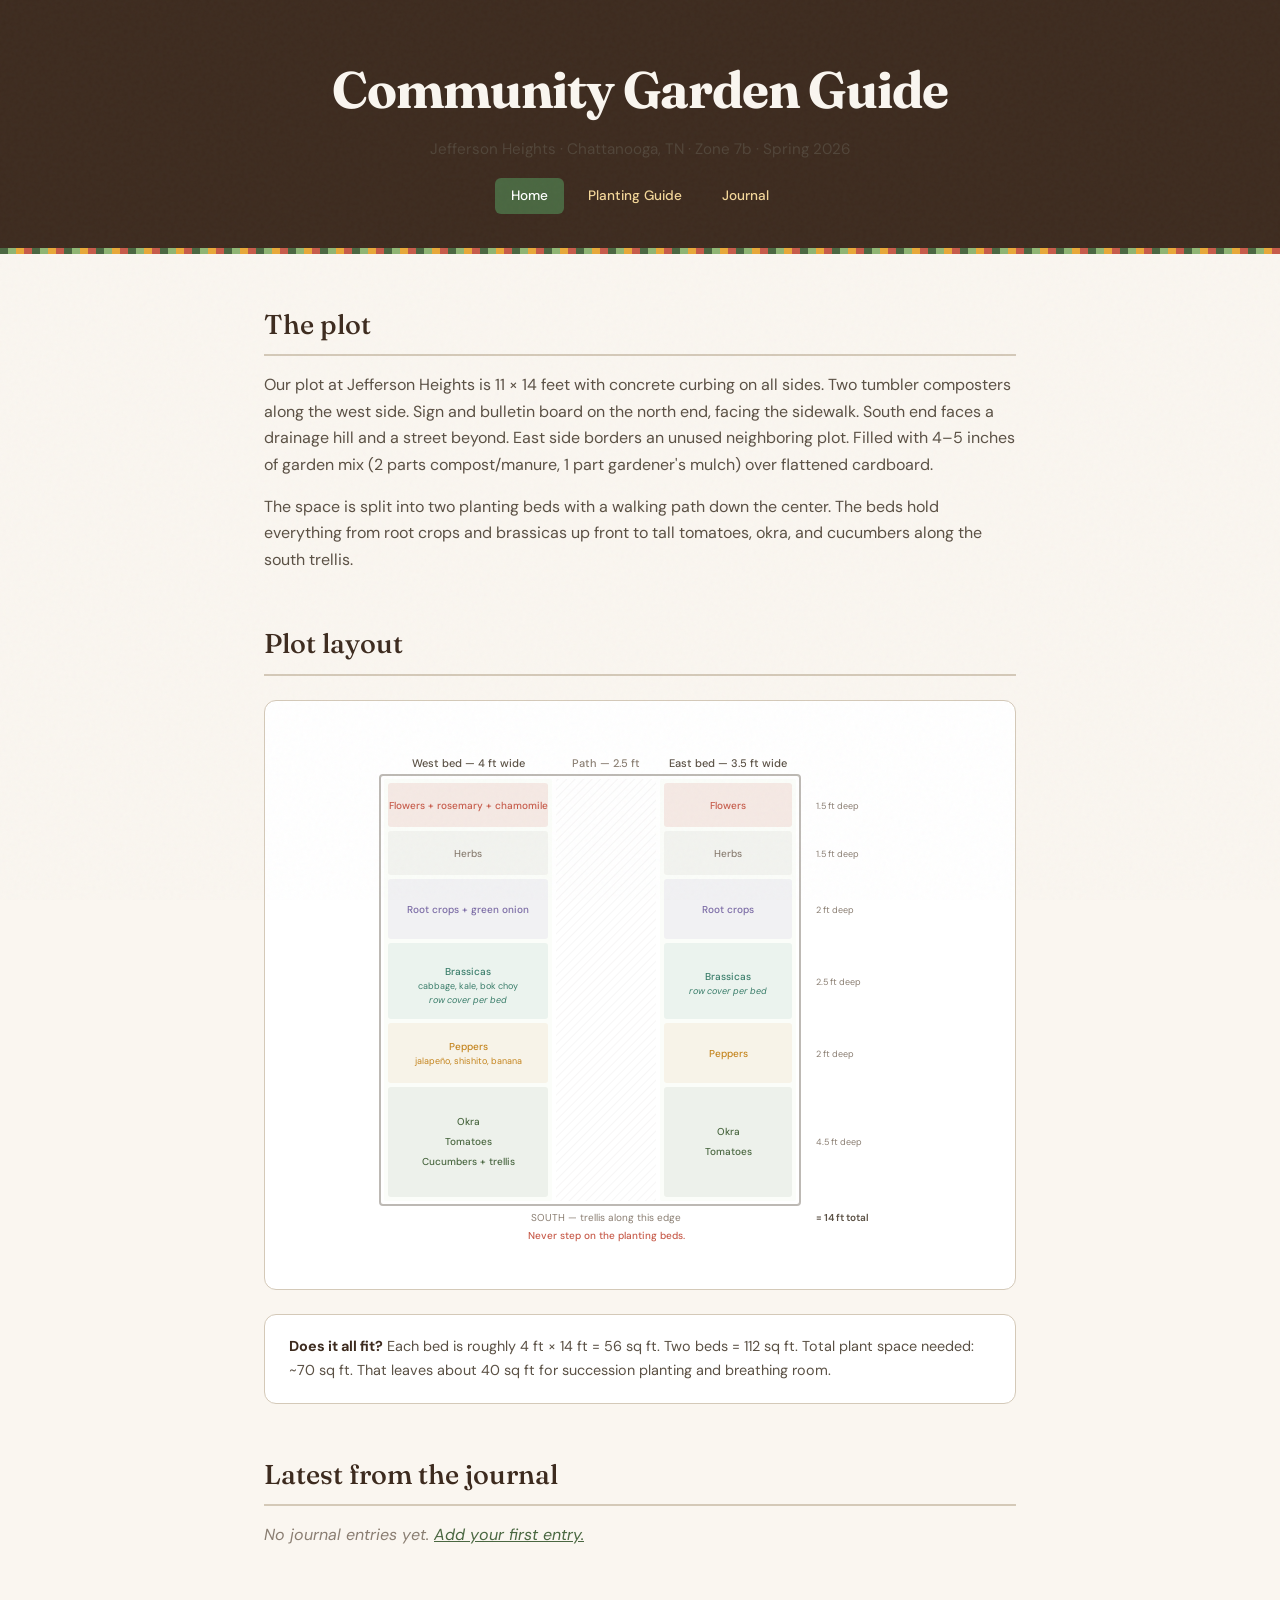
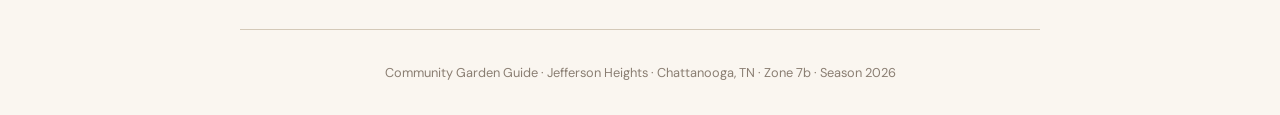
==== commit cad33907: "Restructure into 3-page site with shared navigation - index.html: landing page with plot intro, SVG " ====
--- a/index.html
+++ b/index.html
@@ -3,27 +3,31 @@
 <head>
 <meta charset="UTF-8">
 <meta name="viewport" content="width=device-width, initial-scale=1.0">
-<title>Community Garden Planting Guide — Spring 2026</title>
+<title>Jefferson Heights Community Garden</title>
 <link href="https://fonts.googleapis.com/css2?family=Fraunces:ital,opsz,wght@0,9..144,300;0,9..144,500;0,9..144,700;1,9..144,400&family=DM+Sans:wght@400;500;600&display=swap" rel="stylesheet">
 <link rel="stylesheet" href="styles.css">
 </head>
 <body>
 <div class="grain"></div>
-<header><h1>Community Garden Guide</h1><p>Soddy-Daisy, TN &middot; Zone 7b &middot; Spring 2026</p></header>
-<div class="budget-bar">Spent so far: $113.62 on soil &nbsp;/&nbsp; Nursery budget: $50–75 &nbsp;/&nbsp; Full season under $200</div>
+<header>
+<h1>Community Garden Guide</h1>
+<p>Jefferson Heights &middot; Chattanooga, TN &middot; Zone 7b &middot; Spring 2026</p>
+<nav>
+<a href="index.html" class="active">Home</a>
+<a href="garden.html">Planting Guide</a>
+<a href="journal.html">Journal</a>
+</nav>
+</header>
 <main>
 
-<!-- ===== THE PLOT ===== -->
 <section>
 <h2>The plot</h2>
-<p>11 &times; 14 feet with concrete curbing on all sides. Two tumbler composters along the west side. Sign and bulletin board on the north end, facing the sidewalk. South end faces a drainage hill and a street beyond. East side borders an unused neighboring plot. Filled with 4–5 inches of garden mix (2 parts compost/manure, 1 part gardener's mulch) over flattened cardboard.</p>
+<p>Our plot at Jefferson Heights is 11 &times; 14 feet with concrete curbing on all sides. Two tumbler composters along the west side. Sign and bulletin board on the north end, facing the sidewalk. South end faces a drainage hill and a street beyond. East side borders an unused neighboring plot. Filled with 4&ndash;5 inches of garden mix (2 parts compost/manure, 1 part gardener's mulch) over flattened cardboard.</p>
+<p>The space is split into two planting beds with a walking path down the center. The beds hold everything from root crops and brassicas up front to tall tomatoes, okra, and cucumbers along the south trellis.</p>
 </section>
 
-<!-- ===== PHYSICAL LAYOUT ===== -->
 <section>
-<h2>Physical layout: two beds + walking path</h2>
-<p>You can reach about 2 feet into a bed from the edge. The plot is 11 feet wide, so without a path the middle 7 feet would be unreachable without stepping on the soil (which compacts it and kills the loose structure). Split the plot into two planting beds with a walking path down the center, running north to south.</p>
-<div class="callout"><strong>The cardinal rule:</strong> Never step on the planting beds. Work from the curbing edges and from the center path. This keeps the soil loose all season.</div>
+<h2>Plot layout</h2>
 <div class="layout-diagram">
 <svg width="100%" viewBox="0 0 600 540" style="max-width:600px;display:block;margin:0 auto;">
 <defs><pattern id="ph" width="6" height="6" patternUnits="userSpaceOnUse" patternTransform="rotate(45)"><line x1="0" y1="0" x2="0" y2="6" stroke="#5A5044" stroke-width=".5" opacity=".2"/></pattern></defs>
@@ -46,7 +50,7 @@
 <rect x="48" y="218" width="160" height="76" rx="3" fill="#3A7D6A" opacity=".08"/><text x="128" y="250" text-anchor="middle" fill="#3A7D6A" font-family="DM Sans,sans-serif" font-size="10" font-weight="500">Brassicas</text><text x="128" y="264" text-anchor="middle" fill="#3A7D6A" font-family="DM Sans,sans-serif" font-size="9">cabbage, kale, bok choy</text><text x="128" y="278" text-anchor="middle" fill="#3A7D6A" font-family="DM Sans,sans-serif" font-size="9" font-style="italic">row cover per bed</text>
 <rect x="324" y="218" width="128" height="76" rx="3" fill="#3A7D6A" opacity=".08"/><text x="388" y="255" text-anchor="middle" fill="#3A7D6A" font-family="DM Sans,sans-serif" font-size="10" font-weight="500">Brassicas</text><text x="388" y="269" text-anchor="middle" fill="#3A7D6A" font-family="DM Sans,sans-serif" font-size="9" font-style="italic">row cover per bed</text>
 <text x="476" y="260" fill="#8A7E72" font-family="DM Sans,sans-serif" font-size="9">2.5 ft deep</text>
-<rect x="48" y="298" width="160" height="60" rx="3" fill="#C4841D" opacity=".08"/><text x="128" y="325" text-anchor="middle" fill="#C4841D" font-family="DM Sans,sans-serif" font-size="10" font-weight="500">Peppers</text><text x="128" y="339" text-anchor="middle" fill="#C4841D" font-family="DM Sans,sans-serif" font-size="9">jalapeño, shishito, banana</text>
+<rect x="48" y="298" width="160" height="60" rx="3" fill="#C4841D" opacity=".08"/><text x="128" y="325" text-anchor="middle" fill="#C4841D" font-family="DM Sans,sans-serif" font-size="10" font-weight="500">Peppers</text><text x="128" y="339" text-anchor="middle" fill="#C4841D" font-family="DM Sans,sans-serif" font-size="9">jalape&ntilde;o, shishito, banana</text>
 <rect x="324" y="298" width="128" height="60" rx="3" fill="#C4841D" opacity=".08"/><text x="388" y="332" text-anchor="middle" fill="#C4841D" font-family="DM Sans,sans-serif" font-size="10" font-weight="500">Peppers</text>
 <text x="476" y="332" fill="#8A7E72" font-family="DM Sans,sans-serif" font-size="9">2 ft deep</text>
 <rect x="48" y="362" width="160" height="110" rx="3" fill="#4A6741" opacity=".08"/><text x="128" y="400" text-anchor="middle" fill="#4A6741" font-family="DM Sans,sans-serif" font-size="10" font-weight="500">Okra</text><text x="128" y="420" text-anchor="middle" fill="#4A6741" font-family="DM Sans,sans-serif" font-size="10" font-weight="500">Tomatoes</text><text x="128" y="440" text-anchor="middle" fill="#4A6741" font-family="DM Sans,sans-serif" font-size="10" font-weight="500">Cucumbers + trellis</text>
@@ -58,194 +62,15 @@
 </svg>
 </div>
 <div class="math-box"><strong>Does it all fit?</strong> Each bed is roughly 4 ft &times; 14 ft = 56 sq ft. Two beds = 112 sq ft. Total plant space needed: ~70 sq ft. That leaves about 40 sq ft for succession planting and breathing room.</div>
-<h3>Building the path</h3>
-<p>Lay cardboard down the center strip, then cover with wood chips, straw, or mulch. Stepping stones or flat pavers also work.</p>
-<h3>How the SFG grid works</h3>
-<p>Within each bed, the surface stays flat. No mounds, no furrows, no traditional rows. Mark 1-foot squares using string, sticks, or thin strips of wood. Each square gets a specific number of plants depending on the crop. The grid spacing is listed on every plant card below.</p>
 </section>
 
-<!-- ===== SHOPPING LIST ===== -->
 <section>
-<h2>Shopping list</h2>
-<p>Bring this to Lowe's or Home Depot. Check off as you go.</p>
-<div class="shop-section"><h4>Must-buy transplants</h4>
-<div class="shop-item"><label><input type="checkbox"> Cherry tomato &times;2</label><span class="price">~$8–10</span></div>
-<div class="shop-item"><label><input type="checkbox"> Jalape&ntilde;o pepper &times;2</label><span class="price">~$6–8</span></div></div>
-<div class="shop-section"><h4>Must-buy supplies</h4>
-<div class="shop-item"><label><input type="checkbox"> Floating row cover, 0.5 oz &times;2 pieces (~6&times;7 ft each, one per bed)</label><span class="price">~$12–15</span></div></div>
-<div class="shop-section"><h4>Nice-to-have transplants (if budget allows)</h4>
-<div class="shop-item"><label><input type="checkbox"> Heirloom tomato &times;2</label><span class="price">~$8–10</span></div>
-<div class="shop-item"><label><input type="checkbox"> Banana pepper &times;2</label><span class="price">~$6–8</span></div>
-<div class="shop-item"><label><input type="checkbox"> Shishito pepper &times;2</label><span class="price">~$6–8</span></div>
-<div class="shop-item"><label><input type="checkbox"> Cucumber &times;2</label><span class="price">~$6–8</span></div>
-<div class="shop-item"><label><input type="checkbox"> Cabbage 4-pack</label><span class="price">~$3–4</span></div>
-<div class="shop-item"><label><input type="checkbox"> Kale 4-pack</label><span class="price">~$3–4</span></div></div>
-<div class="shop-section"><h4>Seed packets (~$2–3 each)</h4>
-<div class="shop-item"><label><input type="checkbox"> Bok choy</label></div>
-<div class="shop-item"><label><input type="checkbox"> Carrots (short variety: Chantenay or Paris Market)</label></div>
-<div class="shop-item"><label><input type="checkbox"> Beets</label></div>
-<div class="shop-item"><label><input type="checkbox"> Daikon radish</label></div>
-<div class="shop-item"><label><input type="checkbox"> Green onion (bunching)</label></div>
-<div class="shop-item"><label><input type="checkbox"> Okra (Clemson Spineless)</label></div>
-<div class="shop-item"><label><input type="checkbox"> Cilantro</label></div>
-<div class="shop-item"><label><input type="checkbox"> Dill</label></div>
-<div class="shop-item"><label><input type="checkbox"> Chamomile</label></div>
-<div class="shop-item"><label><input type="checkbox"> Zinnia</label></div>
-<div class="shop-item"><label><input type="checkbox"> Marigold (French type)</label></div></div>
-<div class="shop-section"><h4>Grab if budget allows (or get in May)</h4>
-<div class="shop-item"><label><input type="checkbox"> Blood meal or 10-10-10 fertilizer</label></div>
-<div class="shop-item"><label><input type="checkbox"> Bone meal</label></div>
-<div class="shop-item"><label><input type="checkbox"> Compost bags &times;2–3 (extra depth for carrot/beet zone)</label><span class="price">~$18–24</span></div>
-<div class="shop-item"><label><input type="checkbox"> Basil transplant</label></div>
-<div class="shop-item"><label><input type="checkbox"> Rosemary transplant</label></div>
-<div class="shop-item"><label><input type="checkbox"> Thyme transplant</label></div>
-<div class="shop-item"><label><input type="checkbox"> Oregano transplant</label></div></div>
-</section>
-
-<!-- ===== SESSION 1 ===== -->
-<section>
-<h2>Session 1: Plant this week (April 7–13)</h2>
-<p>Cool-season crops that handle frost and prefer cooler soil.</p>
-<div class="callout"><strong>Before you plant:</strong> Rake the beds smooth (not the path). Push extra soil depth toward the south end where tomatoes will go. If you bought extra compost bags, mound that soil onto the carrot and beet squares specifically. Water deeply and let it soak for an hour. Damp, not muddy.</div>
-<div class="plant-grid">
-<div class="plant-card" data-zone="brassica"><h4>Bok choy</h4><dl class="plant-meta"><dt>Depth</dt><dd>&frac14; inch</dd><dt>Grid</dt><dd>4 per sq ft (6&rdquo; apart)</dd><dt>Method</dt><dd>2–3 seeds per spot, thin to 1</dd></dl><p>Spring crop that bolts in summer heat. Harvest before late May. Snip thinnings at soil level. Replant in September for fall.</p></div>
-<div class="plant-card" data-zone="root"><h4>Carrots (short variety)</h4><dl class="plant-meta"><dt>Depth</dt><dd>&frac14; inch, barely covered</dd><dt>Grid</dt><dd>16 per sq ft (3&rdquo; apart, 4&times;4)</dd><dt>Germination</dt><dd>10–14 days (slow, don't panic)</dd></dl><p>Get Chantenay or Paris Market, not long varieties. Keep soil consistently moist. Damp burlap over the section helps. Thin once tops are a couple inches tall. Mound extra compost here if you bought it.</p></div>
-<div class="plant-card" data-zone="root"><h4>Beets</h4><dl class="plant-meta"><dt>Depth</dt><dd>&frac12; inch</dd><dt>Grid</dt><dd>9 per sq ft (4&rdquo; apart, 3&times;3)</dd></dl><p>Each "seed" is a cluster of 2–4 seeds. Thin to one per spot at 2 inches tall. Eat thinnings as salad greens. 55–65 days to harvest.</p></div>
-<div class="plant-card" data-zone="root"><h4>Daikon radish</h4><dl class="plant-meta"><dt>Depth</dt><dd>&frac12; inch</dd><dt>Grid</dt><dd>9 per sq ft (4&rdquo; apart, 3&times;3)</dd></dl><p>Roots get 12+ inches long and will push through the softening cardboard on their own. Great for kimchi and quick pickles. 50–60 days.</p></div>
-<div class="plant-card" data-zone="root"><h4>Green onion (bunching)</h4><dl class="plant-meta"><dt>Depth</dt><dd>&frac14; inch</dd><dt>Grid</dt><dd>16 per sq ft (scatter thickly)</dd></dl><p>Easiest thing in the garden. Scatter densely, cover, water. Harvest at pencil-thick, or cut tops and let them regrow.</p></div>
-<div class="plant-card" data-zone="herb"><h4>Cilantro</h4><dl class="plant-meta"><dt>Depth</dt><dd>&frac14; inch</dd><dt>Grid</dt><dd>9 per sq ft</dd></dl><p>Bolts fast in heat. 4–6 weeks of harvest per sowing. Let some go to seed for coriander. Resow every 3 weeks. Stop in summer, restart September.</p></div>
-<div class="plant-card" data-zone="herb"><h4>Dill</h4><dl class="plant-meta"><dt>Depth</dt><dd>&frac14; inch</dd><dt>Grid</dt><dd>1 per sq ft (gets 2–3 ft tall)</dd></dl><p>Plant at the back of the herb zone. Attracts swallowtail butterflies. Let seed heads drop for next year's volunteers.</p></div>
-<div class="plant-card" data-zone="flower"><h4>Zinnias</h4><dl class="plant-meta"><dt>Depth</dt><dd>&frac14; inch</dd><dt>Grid</dt><dd>4 per sq ft (6&rdquo; apart)</dd></dl><p>Won't do much until soil warms. They'll explode with summer heat. Pick flowers regularly to keep them producing.</p></div>
-<div class="plant-card" data-zone="flower"><h4>Marigolds (French type)</h4><dl class="plant-meta"><dt>Depth</dt><dd>&frac14; inch</dd><dt>Grid</dt><dd>4 per sq ft (6&rdquo; apart)</dd></dl><p>Look good and repel whiteflies and nematodes. Get Tagetes patula (French), not African marigolds.</p></div>
-<div class="plant-card" data-zone="flower"><h4>Chamomile</h4><dl class="plant-meta"><dt>Depth</dt><dd>Press into surface, needs light to germinate</dd><dt>Grid</dt><dd>4 per sq ft</dd></dl><p>Stays low (12–18 inches), white blooms with yellow centers. Makes tea. Self-sows gently without taking over. Tuck in alongside zinnias in the sign row.</p></div>
-</div></section>
-
-<!-- ===== SESSION 2 ===== -->
-<section>
-<h2>Session 2: Plant after April 15–20</h2>
-<p>Warm-season crops that die on contact with frost. Wait until nighttime temps are reliably above 50&deg;F. Harden off transplants: outside during the day, inside at night, for about 10 days.</p>
-<div class="callout warning"><strong>Three things not to forget:</strong><br>1. Soak okra seeds overnight before planting.<br>2. Bury tomatoes deep — 2/3 of the plant underground.<br>3. Put tomato supports in at planting time, not later.</div>
-<div class="plant-grid">
-<div class="plant-card full-width" data-zone="tall"><h4>Tomatoes (heirloom &times;2, cherry &times;2)</h4><dl class="plant-meta"><dt>Grid</dt><dd>1 per 4 sq ft (24&rdquo; apart, each gets a 2&times;2 block)</dd><dt>Where</dt><dd>South end of both beds</dd></dl><p><strong>Bury deep.</strong> Strip lower leaves and bury 2/3 of the plant. A 12-inch transplant should have only 4 inches above ground. Install cage or stake at planting. Side-dress with 10-10-10 when you see small green fruits.</p></div>
-<div class="plant-card" data-zone="tall"><h4>Cucumbers (&times;2)</h4><dl class="plant-meta"><dt>Grid</dt><dd>2 per sq ft on trellis</dd><dt>From seed</dt><dd>1 inch deep, 2–3 seeds per hole, thin to 1</dd></dl><p>Train up the trellis along the south edge. Heavy drinkers in July. Harvest at 6–8 inches.</p></div>
-<div class="plant-card" data-zone="tall"><h4>Okra (&times;4)</h4><dl class="plant-meta"><dt>Depth</dt><dd>1 inch (from seed)</dd><dt>Grid</dt><dd>1 per 2 sq ft (12–18&rdquo; apart)</dd></dl><p><strong>Soak seeds overnight.</strong> Won't grow until soil hits 65&deg;F+. Harvest pods at 3–4 inches. Check every other day. Gets 4–6 feet tall.</p></div>
-<div class="plant-card" data-zone="pepper"><h4>Jalape&ntilde;o (&times;2)</h4><dl class="plant-meta"><dt>Grid</dt><dd>1 per sq ft</dd></dl><p>Slow to start, takes off in heat. Left until red, they're hotter and sweeter. Standard transplant depth.</p></div>
-<div class="plant-card" data-zone="pepper"><h4>Shishito (&times;2)</h4><dl class="plant-meta"><dt>Grid</dt><dd>1 per sq ft</dd></dl><p>Harvest bright green at 3–4 inches. About 1 in every 8–10 is spicy. Perfect blistered in a skillet with oil and salt.</p></div>
-<div class="plant-card" data-zone="pepper"><h4>Banana pepper (&times;2)</h4><dl class="plant-meta"><dt>Grid</dt><dd>1 per sq ft</dd></dl><p>Ready when yellow-green, about 6 inches. For pickling, harvest slightly under-ripe for crunch and tang.</p></div>
-<div class="plant-card" data-zone="herb"><h4>Basil</h4><dl class="plant-meta"><dt>Depth</dt><dd>Press into surface, barely cover</dd><dt>Grid</dt><dd>1 per sq ft</dd></dl><p>Most cold-sensitive herb. Wait until nights above 55&deg;F. Pinch off flower buds. Cut above a leaf pair to encourage branching.</p></div>
-</div></section>
-
-<!-- ===== ROW COVER ===== -->
-<section>
-<h2>Floating row cover</h2>
-<p>Your defense against cabbage moths for the brassica zone. You need <strong>two separate pieces</strong>, one for each bed's brassica section. Each piece is roughly 6 &times; 7 feet. Do not span across the path, or you can't walk to the south end without lifting it every time.</p>
-<p>Drape loosely over the plants. Seal all four edges of each piece: tuck into soil along the curbing side, weight down along the path edge and north/south boundaries with rocks or bricks. Leave on for the entire crop life. It lets in light, water, and air.</p>
-</section>
-
-<!-- ===== WHEN TO PICK ===== -->
-<section>
-<h2>When to pick</h2>
-<p>The most common beginner mistake is harvesting too late. Most vegetables taste better slightly young. Here's how to know when each crop is ready.</p>
-
-<div class="harvest-card"><h4>Bok choy</h4><div class="ready">Ready: 45–50 days from sowing</div><p>Harvest when heads are 8–10 inches tall with thick white stems. The real signal: if you see a stalk pushing up from the center, that's bolting. Harvest immediately, even if the plant seems small. Pull the whole plant, roots and all. Sow the replacement the same day.</p></div>
-
-<div class="harvest-card"><h4>Carrots</h4><div class="ready">Ready: ~60 days for short varieties</div><p>Pull one test carrot. If the shoulder (where root meets soil surface) is about &frac34; inch across for short varieties, they're ready. If still skinny, give it two more weeks. Big leafy tops don't mean big roots.</p></div>
-
-<div class="harvest-card"><h4>Beets</h4><div class="ready">Ready: 55–65 days</div><p>The top of the root pushes above the soil line. Harvest when the visible shoulder is 1.5–2 inches across. Don't leave them too long or they get woody inside. Pull a test beet to check.</p></div>
-
-<div class="harvest-card"><h4>Daikon radish</h4><div class="ready">Ready: 50–60 days</div><p>The root pushes up out of the soil so you can see how thick it's getting. Harvest at 2–3 inches diameter. Left too long, they crack and get pithy. Even a forked one makes good kimchi.</p></div>
-
-<div class="harvest-card"><h4>Green onion</h4><div class="ready">Ready: any time they're pencil-thick</div><p>There's no wrong time. Pull whole onions, or cut the green tops and let them regrow. They just keep going.</p></div>
-
-<div class="harvest-card"><h4>Cilantro</h4><div class="ready">Ready: ongoing until it bolts</div><p>Harvest outer leaves any time the plant is 6+ inches tall. When a tall flower stalk shoots up from the center, the leaves turn bitter. That's your cue to pull and resow. Let one or two plants go to seed for free coriander.</p></div>
-
-<div class="harvest-card"><h4>Chamomile</h4><div class="ready">Ready: when flowers are fully open</div><p>Pick the flowers when petals are fully spread and the yellow center is bright. Dry them for tea. The more you pick, the more it produces. Harvest in the morning after dew dries.</p></div>
-
-<div class="harvest-card"><h4>Tomatoes</h4><div class="ready">Ready: full color + slight give when squeezed</div><p>Cherry tomatoes should pop off the vine with a gentle tug. If you have to yank, wait another day. Heirlooms: full color, slight give, easy detach. You can also pick at the first blush of color and ripen indoors on the counter.</p></div>
-
-<div class="harvest-card"><h4>Cucumbers</h4><div class="ready">Ready: 6–8 inches, dark green, firm</div><p>Check vines every other day in peak season. A cucumber goes from perfect to overripe in 48 hours. If it's turning yellow or getting fat and puffy, it's past prime. Leaving overripe fruit on the vine tells the plant to stop producing.</p></div>
-
-<div class="harvest-card"><h4>Peppers (all types)</h4><div class="ready">Ready: depends on type</div><p>Jalape&ntilde;os: pick green at 3–4 inches, or leave until red for more heat and sweetness. Shishitos: pick bright green at 3–4 inches. Banana: pick yellow-green at 6 inches. All peppers twist off with a slight upward pull, or snip with scissors to avoid snapping the branch.</p></div>
-
-<div class="harvest-card"><h4>Okra</h4><div class="ready">Ready: pods at 3–4 inches long — check every other day</div><p>This is the crop that punishes you for missing a day. Anything over 5 inches is getting woody and tough. Cut the pod off with a knife or scissors. Once plants start producing, you're checking every 48 hours.</p></div>
-
-<div class="harvest-card"><h4>Cabbage</h4><div class="ready">Ready: when head is firm and solid</div><p>Squeeze the head. If it feels solid and tight, it's ready. If it's still loose and leafy, give it more time. Cut the head off at the base, leaving the outer leaves and root. Some varieties will sprout smaller bonus heads from the stump.</p></div>
-
-<div class="harvest-card"><h4>Kale</h4><div class="ready">Ready: ongoing — pick outer leaves</div><p>Never harvest the whole plant. Pick the largest outer leaves from the bottom up, leaving the growing center and at least 5–6 inner leaves. The plant keeps producing new leaves from the top all season. Gets sweeter after a light frost in fall.</p></div>
-</section>
-
-<!-- ===== SUCCESSION SOWING ===== -->
-<section>
-<h2>Succession sowing + replacements</h2>
-<p>Some crops finish fast and free up space for a new round. Here's when to resow and what to put in empty squares.</p>
-
-<div class="callout">
-<strong>Cilantro:</strong> Resow every 3 weeks from April through early June. Stop when daytime temps stay above 85&deg;F. Start again in September.<br><br>
-<strong>Bok choy:</strong> Sow once now (spring), harvest by late May, replace the square with a warm-season crop (more okra, bush beans, or basil). Sow bok choy again in August for fall harvest.<br><br>
-<strong>Carrots + beets:</strong> Sow now, harvest June/July. Sow a second round in August for fall.<br><br>
-<strong>Daikon:</strong> Same as carrots. Spring round now, fall round in August/September.<br><br>
-<strong>Green onion:</strong> Sow once and keep cutting. They regrow. If you want more, scatter seeds in any bare square whenever you notice one.
-</div>
-</section>
-
-<!-- ===== WATERING ===== -->
-<section>
-<h2>Watering</h2>
-<h3>At planting</h3><p>Soak the top 4–5 inches completely. Settles soil around seeds and roots, softens the cardboard below.</p>
-<h3>First two weeks</h3><p>Water daily or every other day. Surface stays moist but shouldn't puddle. Gentle spray only.</p>
-<h3>After establishment</h3><p>Every 2–3 days in spring. Daily in peak July–August heat. Water in the morning. Direct at soil, not leaves.</p>
-<div class="callout"><strong>Diagnosing trouble:</strong> Afternoon wilting on a hot day is normal. Still wilted in the morning? Water immediately. Yellow lower leaves + damp soil = nitrogen deficiency from the mulch component, not a water problem.</div>
-</section>
-
-<!-- ===== FERTILIZER ===== -->
-<section>
-<h2>Fertilizer plan</h2>
-<p>The garden mix starts with decent nutrition, but the mulch component ties up nitrogen as it breaks down.</p>
-<div class="fert-row"><div class="fert-when">Weeks 1–4</div><div class="fert-what">Do nothing. Watch for yellowing on tomatoes and brassicas.</div></div>
-<div class="fert-row"><div class="fert-when">Weeks 4–6</div><div class="fert-what">Side-dress heavy feeders (tomatoes, peppers, cucumbers, okra, cabbage, kale) with blood meal or 10-10-10. Small handful 3–4 inches from stem, scratch in, water.</div></div>
-<div class="fert-row"><div class="fert-when">At fruit set</div><div class="fert-what">Side-dress tomatoes and peppers again when small green fruits appear.</div></div>
-<div class="fert-row"><div class="fert-when">Root crops</div><div class="fert-what">No extra nitrogen. Bone meal only for phosphorus. Too much N = big tops, tiny roots.</div></div>
-<div class="fert-row"><div class="fert-when">Herbs</div><div class="fert-what">Don't fertilize. More flavor when slightly stressed.</div></div>
-</section>
-
-<!-- ===== PESTS ===== -->
-<section>
-<h2>Pest watch</h2>
-<div class="pest-card"><h4>Cabbage moths</h4><div class="target">Target: cabbage, kale, bok choy</div><p>Small white butterflies whose caterpillars eat holes in everything. Floating row cover is the fix. If caterpillars get through, BT spray (Thuricide or Dipel) kills them without harming anything else.</p></div>
-<div class="pest-card"><h4>Tomato hornworm</h4><div class="target">Target: tomatoes</div><p>Fat green caterpillars, 3–4 inches, perfectly camouflaged. Hand-pick into soapy water. If one is covered in white cocoons, leave it — parasitic wasp eggs.</p></div>
-<div class="pest-card"><h4>Cucumber beetles</h4><div class="target">Target: cucumbers</div><p>Small striped/spotted yellow-green beetles. Spread bacterial wilt (no cure). Neem oil early season, hand-pick. Sudden vine wilt = pull the plant.</p></div>
-<div class="pest-card"><h4>Aphids</h4><div class="target">Target: everything</div><p>Tiny soft-bodied insects on new growth. Hard spray of water knocks them off. Insecticidal soap if persistent. Ladybugs will find them.</p></div>
-<div class="pest-card"><h4>Fire ants</h4><div class="target">Target: your hands</div><p>You treated before clearing. Monitor for new mounds. Spinosad bait on new mounds. Don't let one establish in the bed.</p></div>
-</section>
-
-<!-- ===== TIMELINE ===== -->
-<section>
-<h2>Season timeline</h2>
-<div class="timeline">
-<div class="timeline-item now"><div class="timeline-date">This week (Apr 7–13)</div><div class="timeline-desc">Mark and build center walking path. Sow bok choy, carrots, beets, daikon, green onion, cilantro, dill, chamomile, zinnias, marigolds. Plant cabbage and kale transplants if purchased.</div></div>
-<div class="timeline-item"><div class="timeline-date">Apr 15–20</div><div class="timeline-desc">Transplant tomatoes, cucumbers, peppers. Direct sow okra (soak overnight first) and basil. Install trellis at south end.</div></div>
-<div class="timeline-item"><div class="timeline-date">Late April</div><div class="timeline-desc">First cilantro succession sow.</div></div>
-<div class="timeline-item"><div class="timeline-date">May</div><div class="timeline-desc">Plant herb transplants if not bought in April. Second cilantro succession sow.</div></div>
-<div class="timeline-item"><div class="timeline-date">Late May / June</div><div class="timeline-desc">Harvest bok choy before it bolts. Replace with warm-season crop. Watch for nitrogen tie-up yellowing.</div></div>
-<div class="timeline-item"><div class="timeline-date">June–July</div><div class="timeline-desc">Peak harvest. Tomatoes, cucumbers, peppers, okra producing. Side-dress at fruit set. Harvest carrots and beets.</div></div>
-<div class="timeline-item"><div class="timeline-date">August</div><div class="timeline-desc">Sow fall bok choy, daikon, carrots, beets. Restart cilantro.</div></div>
-<div class="timeline-item"><div class="timeline-date">September</div><div class="timeline-desc">Fall brassicas and root crops growing. Warm-season plants winding down.</div></div>
-<div class="timeline-item"><div class="timeline-date">October</div><div class="timeline-desc">Last harvests. Pull spent plants. Add compost from tumblers. Mulch or cardboard for winter.</div></div>
-</div></section>
-
-<!-- ===== GARDEN JOURNAL ===== -->
-<section>
-<h2>Garden journal</h2>
-<p>Write notes as you go. What you planted, what you noticed, what worked. This saves to your browser so it's here every time you open this page.</p>
-<div id="journal-form">
-  <textarea id="journal-input" placeholder="What happened in the garden today?"></textarea>
-  <button onclick="addEntry()">Add entry</button>
-</div>
-<div id="journal-entries"></div>
+<h2>Latest from the journal</h2>
+<div id="latest-entry"><p class="empty-state">No journal entries yet. <a href="journal.html">Add your first entry.</a></p></div>
 </section>
 
 </main>
-<footer>Community Garden Planting Guide &middot; Soddy-Daisy, TN &middot; Zone 7b &middot; Season 2026<br>Total investment: $113.62 soil + nursery run = under $200 for a full season</footer>
+<footer>Community Garden Guide &middot; Jefferson Heights &middot; Chattanooga, TN &middot; Zone 7b &middot; Season 2026</footer>
 
 <script src="script.js"></script>
 </body></html>
--- a/styles.css
+++ b/styles.css
@@ -1,7 +1,8 @@
 :root{--soil:#3D2B1F;--loam:#5C4033;--leaf:#4A6741;--sprout:#8FB573;--sun:#E8A838;--sun-light:#F5D89A;--bloom:#C75B4A;--cream:#FAF6F0;--sand:#F0E8DA;--stone:#D4C9B8;--text:#2C2418;--text-mid:#5A5044;--text-light:#8A7E72;--zone-flower:#C75B4A;--zone-herb:#8A7E72;--zone-root:#7B6BA5;--zone-brassica:#3A7D6A;--zone-pepper:#C4841D;--zone-tall:#4A6741}*{margin:0;padding:0;box-sizing:border-box}body{font-family:'DM Sans',sans-serif;background:var(--cream);color:var(--text);line-height:1.65;font-size:16px}.grain{position:fixed;top:0;left:0;width:100%;height:100%;opacity:.03;pointer-events:none;background-image:url("data:image/svg+xml,%3Csvg viewBox='0 0 256 256' xmlns='http://www.w3.org/2000/svg'%3E%3Cfilter id='n'%3E%3CfeTurbulence type='fractalNoise' baseFrequency='0.9' numOctaves='4' stitchTiles='stitch'/%3E%3C/filter%3E%3Crect width='100%25' height='100%25' filter='url(%23n)'/%3E%3C/svg%3E");z-index:999}header{background:var(--soil);color:var(--cream);padding:3rem 2rem 2.5rem;text-align:center;position:relative;overflow:hidden}header::before{content:'';position:absolute;bottom:0;left:0;right:0;height:6px;background:repeating-linear-gradient(90deg,var(--leaf) 0,var(--leaf) 8px,var(--sprout) 8px,var(--sprout) 16px,var(--sun) 16px,var(--sun) 24px,var(--bloom) 24px,var(--bloom) 32px)}header h1{font-family:'Fraunces',serif;font-weight:700;font-size:clamp(2rem,5vw,3.2rem);letter-spacing:-.02em;margin-bottom:.3rem}header p{font-size:.95rem;opacity:.7}
-.budget-bar{background:var(--loam);color:var(--sun-light);text-align:center;padding:.75rem 1rem;font-size:.85rem;font-weight:500;letter-spacing:.04em}main{max-width:800px;margin:0 auto;padding:0 1.5rem 4rem}section{margin-top:3rem}h2{font-family:'Fraunces',serif;font-weight:500;font-size:1.7rem;color:var(--soil);margin-bottom:1rem;padding-bottom:.5rem;border-bottom:2px solid var(--stone)}h3{font-family:'Fraunces',serif;font-weight:500;font-size:1.15rem;color:var(--loam);margin:1.5rem 0 .5rem}p{margin-bottom:1rem;color:var(--text-mid)}.callout{background:var(--sand);border-left:4px solid var(--sun);padding:1rem 1.25rem;margin:1.5rem 0;border-radius:0 8px 8px 0;font-size:.95rem}.callout strong{color:var(--soil)}.warning{background:#FDF2F0;border-left-color:var(--bloom)}
+nav{margin-top:1rem;display:flex;justify-content:center;gap:.5rem}nav a{color:var(--sun-light);text-decoration:none;font-size:.85rem;font-weight:500;padding:.4rem 1rem;border-radius:6px;transition:background .2s}nav a:hover{background:rgba(255,255,255,.1)}nav a.active{background:var(--leaf);color:#fff}
+main{max-width:800px;margin:0 auto;padding:0 1.5rem 4rem}section{margin-top:3rem}h2{font-family:'Fraunces',serif;font-weight:500;font-size:1.7rem;color:var(--soil);margin-bottom:1rem;padding-bottom:.5rem;border-bottom:2px solid var(--stone)}h3{font-family:'Fraunces',serif;font-weight:500;font-size:1.15rem;color:var(--loam);margin:1.5rem 0 .5rem}p{margin-bottom:1rem;color:var(--text-mid)}.callout{background:var(--sand);border-left:4px solid var(--sun);padding:1rem 1.25rem;margin:1.5rem 0;border-radius:0 8px 8px 0;font-size:.95rem}.callout strong{color:var(--soil)}.warning{background:#FDF2F0;border-left-color:var(--bloom)}
 .plant-grid{display:grid;grid-template-columns:1fr;gap:1rem;margin:1rem 0}@media(min-width:600px){.plant-grid{grid-template-columns:1fr 1fr}.plant-card.full-width{grid-column:1/-1}}.plant-card{background:#fff;border-radius:12px;padding:1.25rem;border:1px solid var(--stone);position:relative;overflow:hidden}.plant-card::before{content:'';position:absolute;top:0;left:0;right:0;height:4px}.plant-card[data-zone="flower"]::before{background:var(--zone-flower)}.plant-card[data-zone="herb"]::before{background:var(--zone-herb)}.plant-card[data-zone="root"]::before{background:var(--zone-root)}.plant-card[data-zone="brassica"]::before{background:var(--zone-brassica)}.plant-card[data-zone="pepper"]::before{background:var(--zone-pepper)}.plant-card[data-zone="tall"]::before{background:var(--zone-tall)}.plant-card h4{font-family:'Fraunces',serif;font-weight:500;font-size:1.1rem;color:var(--soil);margin-bottom:.75rem}.plant-meta{display:grid;grid-template-columns:auto 1fr;gap:.25rem .75rem;font-size:.85rem;margin-bottom:.75rem}.plant-meta dt{color:var(--text-light);font-weight:500}.plant-meta dd{color:var(--text-mid)}.plant-card p{font-size:.88rem;line-height:1.55;margin-bottom:0}
-.shop-section{background:#fff;border-radius:12px;padding:1.25rem 1.5rem;border:1px solid var(--stone);margin:1rem 0}.shop-section h4{font-family:'Fraunces',serif;font-weight:500;font-size:1rem;color:var(--soil);margin-bottom:.75rem;padding-bottom:.4rem;border-bottom:1px solid var(--stone)}.shop-item{display:flex;justify-content:space-between;align-items:center;padding:.4rem 0;font-size:.9rem;color:var(--text-mid)}.shop-item .price{color:var(--text-light);font-size:.8rem;white-space:nowrap}.shop-item input[type="checkbox"]{margin-right:.5rem;accent-color:var(--leaf);width:16px;height:16px}
+.shop-section{background:#fff;border-radius:12px;padding:1.25rem 1.5rem;border:1px solid var(--stone);margin:1rem 0}.shop-section h4{font-family:'Fraunces',serif;font-weight:500;font-size:1rem;color:var(--soil);margin-bottom:.75rem;padding-bottom:.4rem;border-bottom:1px solid var(--stone)}.shop-item{display:flex;justify-content:space-between;align-items:center;padding:.4rem 0;font-size:.9rem;color:var(--text-mid)}.shop-item input[type="checkbox"]{margin-right:.5rem;accent-color:var(--leaf);width:16px;height:16px}
 .timeline{position:relative;padding-left:2rem;margin:1.5rem 0}.timeline::before{content:'';position:absolute;left:7px;top:8px;bottom:8px;width:2px;background:var(--stone)}.timeline-item{position:relative;margin-bottom:1.25rem}.timeline-item::before{content:'';position:absolute;left:-2rem;top:6px;width:12px;height:12px;border-radius:50%;border:2px solid var(--leaf);background:var(--cream)}.timeline-item.now::before{background:var(--leaf)}.timeline-date{font-weight:600;font-size:.85rem;color:var(--soil);margin-bottom:.2rem}.timeline-desc{font-size:.88rem;color:var(--text-mid)}
 .pest-card{background:#fff;border-radius:12px;padding:1rem 1.25rem;border:1px solid var(--stone);margin:.75rem 0}.pest-card h4{font-size:.95rem;font-weight:600;color:var(--soil);margin-bottom:.3rem}.pest-card .target{font-size:.8rem;color:var(--text-light);margin-bottom:.5rem}.pest-card p{font-size:.88rem;margin-bottom:0}
 .fert-row{display:grid;grid-template-columns:120px 1fr;gap:1rem;padding:.75rem 0;border-bottom:1px solid var(--stone);font-size:.9rem}.fert-row:last-child{border-bottom:none}.fert-when{font-weight:600;color:var(--soil);font-size:.85rem}.fert-what{color:var(--text-mid)}
@@ -10,5 +11,6 @@
 .harvest-card{background:#fff;border-radius:12px;padding:1rem 1.25rem;border:1px solid var(--stone);margin:.75rem 0}.harvest-card h4{font-size:.95rem;font-weight:600;color:var(--soil);margin-bottom:.25rem}.harvest-card .ready{font-size:.8rem;color:var(--leaf);font-weight:500;margin-bottom:.4rem}.harvest-card p{font-size:.88rem;margin-bottom:0}
 .journal-entry{background:#fff;border-radius:12px;padding:1rem 1.25rem;border:1px solid var(--stone);margin:.75rem 0;position:relative}.journal-entry .je-date{font-size:.8rem;font-weight:600;color:var(--soil)}.journal-entry .je-text{font-size:.88rem;color:var(--text-mid);margin-top:.25rem;white-space:pre-wrap}.journal-entry .je-delete{position:absolute;top:.75rem;right:1rem;background:none;border:none;color:var(--text-light);cursor:pointer;font-size:1rem;padding:4px 8px;border-radius:4px}.journal-entry .je-delete:hover{background:var(--sand);color:var(--bloom)}
 #journal-form{background:#fff;border-radius:12px;padding:1.25rem;border:1px solid var(--stone);margin:1rem 0}#journal-form textarea{width:100%;min-height:80px;border:1px solid var(--stone);border-radius:8px;padding:.75rem;font-family:'DM Sans',sans-serif;font-size:.9rem;color:var(--text);background:var(--cream);resize:vertical;margin-bottom:.75rem}#journal-form textarea:focus{outline:2px solid var(--leaf);border-color:var(--leaf)}#journal-form button{background:var(--leaf);color:#fff;border:none;padding:.6rem 1.5rem;border-radius:8px;font-family:'DM Sans',sans-serif;font-size:.85rem;font-weight:500;cursor:pointer}#journal-form button:hover{background:var(--soil)}
+.empty-state{color:var(--text-light);font-style:italic}.empty-state a{color:var(--leaf)}
 footer{text-align:center;padding:2rem;color:var(--text-light);font-size:.8rem;border-top:1px solid var(--stone);max-width:800px;margin:0 auto}
-@media print{header{background:#fff;color:#000}.grain{display:none}.budget-bar{background:#eee;color:#333}body{font-size:11pt}#journal-form{display:none}}+@media print{header{background:#fff;color:#000}.grain{display:none}nav{display:none}body{font-size:11pt}#journal-form{display:none}}
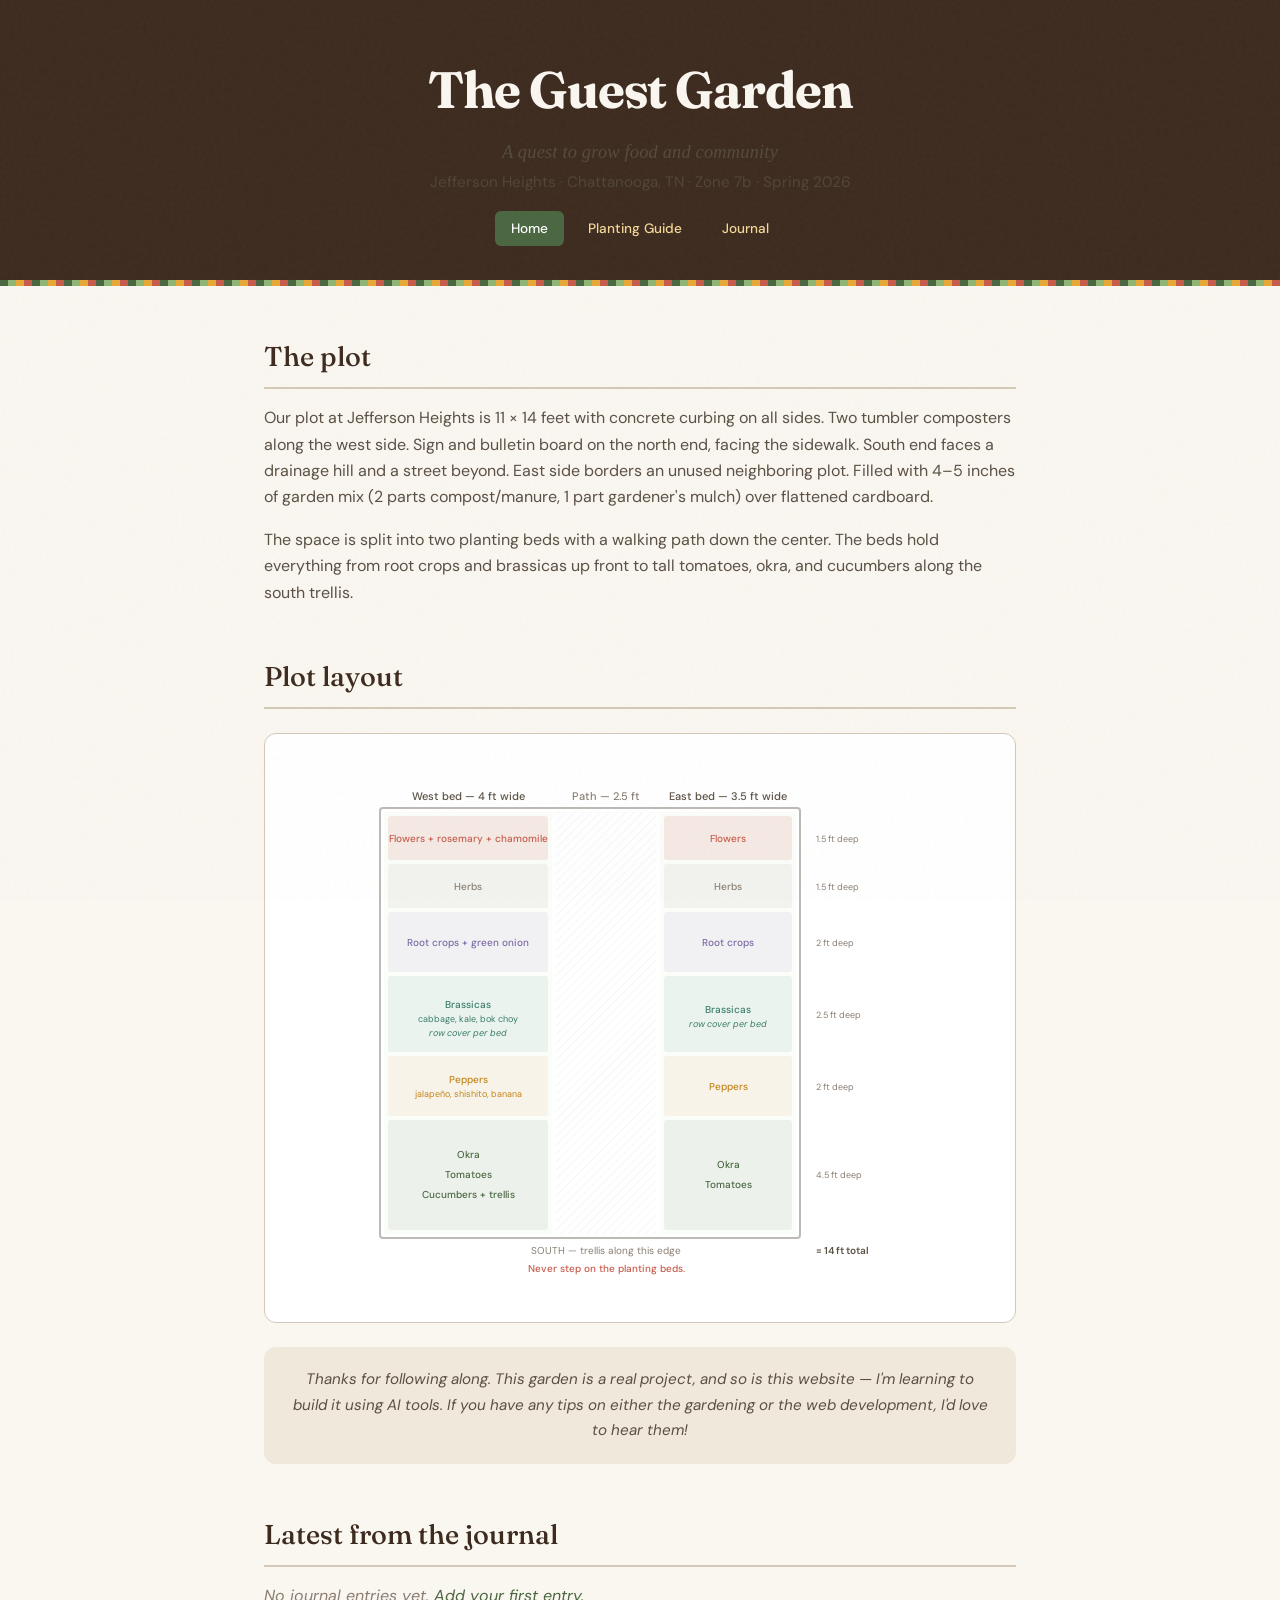
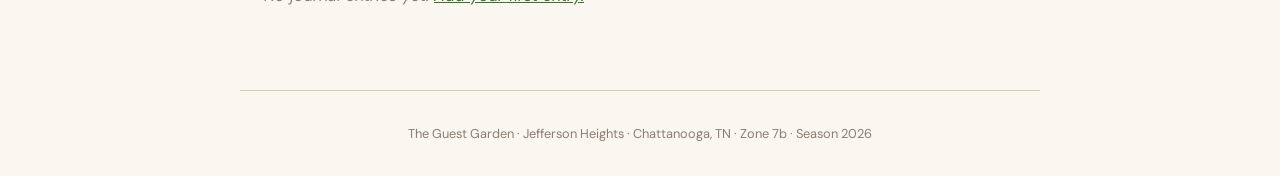
==== commit 55ba2403: "Add photo uploads, garden tracking, and rebrand to The Guest Garden - Journal entries now support op" ====
--- a/index.html
+++ b/index.html
@@ -3,14 +3,15 @@
 <head>
 <meta charset="UTF-8">
 <meta name="viewport" content="width=device-width, initial-scale=1.0">
-<title>Jefferson Heights Community Garden</title>
+<title>The Guest Garden</title>
 <link href="https://fonts.googleapis.com/css2?family=Fraunces:ital,opsz,wght@0,9..144,300;0,9..144,500;0,9..144,700;1,9..144,400&family=DM+Sans:wght@400;500;600&display=swap" rel="stylesheet">
 <link rel="stylesheet" href="styles.css">
 </head>
 <body>
 <div class="grain"></div>
 <header>
-<h1>Community Garden Guide</h1>
+<h1>The Guest Garden</h1>
+<p class="subtitle">A quest to grow food and community</p>
 <p>Jefferson Heights &middot; Chattanooga, TN &middot; Zone 7b &middot; Spring 2026</p>
 <nav>
 <a href="index.html" class="active">Home</a>
@@ -61,7 +62,7 @@
 <text x="476" y="496" fill="#5A5044" font-family="DM Sans,sans-serif" font-size="10" font-weight="600">= 14 ft total</text>
 </svg>
 </div>
-<div class="math-box"><strong>Does it all fit?</strong> Each bed is roughly 4 ft &times; 14 ft = 56 sq ft. Two beds = 112 sq ft. Total plant space needed: ~70 sq ft. That leaves about 40 sq ft for succession planting and breathing room.</div>
+<div class="personal-note">Thanks for following along. This garden is a real project, and so is this website &mdash; I'm learning to build it using AI tools. If you have any tips on either the gardening or the web development, I'd love to hear them!</div>
 </section>
 
 <section>
@@ -70,7 +71,7 @@
 </section>
 
 </main>
-<footer>Community Garden Guide &middot; Jefferson Heights &middot; Chattanooga, TN &middot; Zone 7b &middot; Season 2026</footer>
+<footer>The Guest Garden &middot; Jefferson Heights &middot; Chattanooga, TN &middot; Zone 7b &middot; Season 2026</footer>
 
 <script src="script.js"></script>
 </body></html>
--- a/styles.css
+++ b/styles.css
@@ -1,4 +1,4 @@
-:root{--soil:#3D2B1F;--loam:#5C4033;--leaf:#4A6741;--sprout:#8FB573;--sun:#E8A838;--sun-light:#F5D89A;--bloom:#C75B4A;--cream:#FAF6F0;--sand:#F0E8DA;--stone:#D4C9B8;--text:#2C2418;--text-mid:#5A5044;--text-light:#8A7E72;--zone-flower:#C75B4A;--zone-herb:#8A7E72;--zone-root:#7B6BA5;--zone-brassica:#3A7D6A;--zone-pepper:#C4841D;--zone-tall:#4A6741}*{margin:0;padding:0;box-sizing:border-box}body{font-family:'DM Sans',sans-serif;background:var(--cream);color:var(--text);line-height:1.65;font-size:16px}.grain{position:fixed;top:0;left:0;width:100%;height:100%;opacity:.03;pointer-events:none;background-image:url("data:image/svg+xml,%3Csvg viewBox='0 0 256 256' xmlns='http://www.w3.org/2000/svg'%3E%3Cfilter id='n'%3E%3CfeTurbulence type='fractalNoise' baseFrequency='0.9' numOctaves='4' stitchTiles='stitch'/%3E%3C/filter%3E%3Crect width='100%25' height='100%25' filter='url(%23n)'/%3E%3C/svg%3E");z-index:999}header{background:var(--soil);color:var(--cream);padding:3rem 2rem 2.5rem;text-align:center;position:relative;overflow:hidden}header::before{content:'';position:absolute;bottom:0;left:0;right:0;height:6px;background:repeating-linear-gradient(90deg,var(--leaf) 0,var(--leaf) 8px,var(--sprout) 8px,var(--sprout) 16px,var(--sun) 16px,var(--sun) 24px,var(--bloom) 24px,var(--bloom) 32px)}header h1{font-family:'Fraunces',serif;font-weight:700;font-size:clamp(2rem,5vw,3.2rem);letter-spacing:-.02em;margin-bottom:.3rem}header p{font-size:.95rem;opacity:.7}
+:root{--soil:#3D2B1F;--loam:#5C4033;--leaf:#4A6741;--sprout:#8FB573;--sun:#E8A838;--sun-light:#F5D89A;--bloom:#C75B4A;--cream:#FAF6F0;--sand:#F0E8DA;--stone:#D4C9B8;--text:#2C2418;--text-mid:#5A5044;--text-light:#8A7E72;--zone-flower:#C75B4A;--zone-herb:#8A7E72;--zone-root:#7B6BA5;--zone-brassica:#3A7D6A;--zone-pepper:#C4841D;--zone-tall:#4A6741}*{margin:0;padding:0;box-sizing:border-box}body{font-family:'DM Sans',sans-serif;background:var(--cream);color:var(--text);line-height:1.65;font-size:16px}.grain{position:fixed;top:0;left:0;width:100%;height:100%;opacity:.03;pointer-events:none;background-image:url("data:image/svg+xml,%3Csvg viewBox='0 0 256 256' xmlns='http://www.w3.org/2000/svg'%3E%3Cfilter id='n'%3E%3CfeTurbulence type='fractalNoise' baseFrequency='0.9' numOctaves='4' stitchTiles='stitch'/%3E%3C/filter%3E%3Crect width='100%25' height='100%25' filter='url(%23n)'/%3E%3C/svg%3E");z-index:999}header{background:var(--soil);color:var(--cream);padding:3rem 2rem 2.5rem;text-align:center;position:relative;overflow:hidden}header::before{content:'';position:absolute;bottom:0;left:0;right:0;height:6px;background:repeating-linear-gradient(90deg,var(--leaf) 0,var(--leaf) 8px,var(--sprout) 8px,var(--sprout) 16px,var(--sun) 16px,var(--sun) 24px,var(--bloom) 24px,var(--bloom) 32px)}header h1{font-family:'Fraunces',serif;font-weight:700;font-size:clamp(2rem,5vw,3.2rem);letter-spacing:-.02em;margin-bottom:.3rem}header p{font-size:.95rem;opacity:.7}header .subtitle{font-family:'Fraunces',serif;font-style:italic;font-size:1.15rem;opacity:.85;margin-bottom:.15rem;letter-spacing:.01em}
 nav{margin-top:1rem;display:flex;justify-content:center;gap:.5rem}nav a{color:var(--sun-light);text-decoration:none;font-size:.85rem;font-weight:500;padding:.4rem 1rem;border-radius:6px;transition:background .2s}nav a:hover{background:rgba(255,255,255,.1)}nav a.active{background:var(--leaf);color:#fff}
 main{max-width:800px;margin:0 auto;padding:0 1.5rem 4rem}section{margin-top:3rem}h2{font-family:'Fraunces',serif;font-weight:500;font-size:1.7rem;color:var(--soil);margin-bottom:1rem;padding-bottom:.5rem;border-bottom:2px solid var(--stone)}h3{font-family:'Fraunces',serif;font-weight:500;font-size:1.15rem;color:var(--loam);margin:1.5rem 0 .5rem}p{margin-bottom:1rem;color:var(--text-mid)}.callout{background:var(--sand);border-left:4px solid var(--sun);padding:1rem 1.25rem;margin:1.5rem 0;border-radius:0 8px 8px 0;font-size:.95rem}.callout strong{color:var(--soil)}.warning{background:#FDF2F0;border-left-color:var(--bloom)}
 .plant-grid{display:grid;grid-template-columns:1fr;gap:1rem;margin:1rem 0}@media(min-width:600px){.plant-grid{grid-template-columns:1fr 1fr}.plant-card.full-width{grid-column:1/-1}}.plant-card{background:#fff;border-radius:12px;padding:1.25rem;border:1px solid var(--stone);position:relative;overflow:hidden}.plant-card::before{content:'';position:absolute;top:0;left:0;right:0;height:4px}.plant-card[data-zone="flower"]::before{background:var(--zone-flower)}.plant-card[data-zone="herb"]::before{background:var(--zone-herb)}.plant-card[data-zone="root"]::before{background:var(--zone-root)}.plant-card[data-zone="brassica"]::before{background:var(--zone-brassica)}.plant-card[data-zone="pepper"]::before{background:var(--zone-pepper)}.plant-card[data-zone="tall"]::before{background:var(--zone-tall)}.plant-card h4{font-family:'Fraunces',serif;font-weight:500;font-size:1.1rem;color:var(--soil);margin-bottom:.75rem}.plant-meta{display:grid;grid-template-columns:auto 1fr;gap:.25rem .75rem;font-size:.85rem;margin-bottom:.75rem}.plant-meta dt{color:var(--text-light);font-weight:500}.plant-meta dd{color:var(--text-mid)}.plant-card p{font-size:.88rem;line-height:1.55;margin-bottom:0}
@@ -7,10 +7,14 @@
 .pest-card{background:#fff;border-radius:12px;padding:1rem 1.25rem;border:1px solid var(--stone);margin:.75rem 0}.pest-card h4{font-size:.95rem;font-weight:600;color:var(--soil);margin-bottom:.3rem}.pest-card .target{font-size:.8rem;color:var(--text-light);margin-bottom:.5rem}.pest-card p{font-size:.88rem;margin-bottom:0}
 .fert-row{display:grid;grid-template-columns:120px 1fr;gap:1rem;padding:.75rem 0;border-bottom:1px solid var(--stone);font-size:.9rem}.fert-row:last-child{border-bottom:none}.fert-when{font-weight:600;color:var(--soil);font-size:.85rem}.fert-what{color:var(--text-mid)}
 .layout-diagram{background:#fff;border-radius:12px;border:1px solid var(--stone);padding:1.5rem;margin:1.5rem 0;overflow-x:auto}
-.math-box{background:#fff;border-radius:12px;border:1px solid var(--stone);padding:1.25rem 1.5rem;margin:1rem 0;font-size:.9rem;color:var(--text-mid)}.math-box strong{color:var(--soil)}
+.personal-note{background:var(--sand);border-radius:12px;padding:1.25rem 1.5rem;margin:1.5rem 0;font-size:.95rem;color:var(--text-mid);text-align:center;font-style:italic;line-height:1.7}
 .harvest-card{background:#fff;border-radius:12px;padding:1rem 1.25rem;border:1px solid var(--stone);margin:.75rem 0}.harvest-card h4{font-size:.95rem;font-weight:600;color:var(--soil);margin-bottom:.25rem}.harvest-card .ready{font-size:.8rem;color:var(--leaf);font-weight:500;margin-bottom:.4rem}.harvest-card p{font-size:.88rem;margin-bottom:0}
 .journal-entry{background:#fff;border-radius:12px;padding:1rem 1.25rem;border:1px solid var(--stone);margin:.75rem 0;position:relative}.journal-entry .je-date{font-size:.8rem;font-weight:600;color:var(--soil)}.journal-entry .je-text{font-size:.88rem;color:var(--text-mid);margin-top:.25rem;white-space:pre-wrap}.journal-entry .je-delete{position:absolute;top:.75rem;right:1rem;background:none;border:none;color:var(--text-light);cursor:pointer;font-size:1rem;padding:4px 8px;border-radius:4px}.journal-entry .je-delete:hover{background:var(--sand);color:var(--bloom)}
 #journal-form{background:#fff;border-radius:12px;padding:1.25rem;border:1px solid var(--stone);margin:1rem 0}#journal-form textarea{width:100%;min-height:80px;border:1px solid var(--stone);border-radius:8px;padding:.75rem;font-family:'DM Sans',sans-serif;font-size:.9rem;color:var(--text);background:var(--cream);resize:vertical;margin-bottom:.75rem}#journal-form textarea:focus{outline:2px solid var(--leaf);border-color:var(--leaf)}#journal-form button{background:var(--leaf);color:#fff;border:none;padding:.6rem 1.5rem;border-radius:8px;font-family:'DM Sans',sans-serif;font-size:.85rem;font-weight:500;cursor:pointer}#journal-form button:hover{background:var(--soil)}
+.je-photo{max-width:100%;border-radius:8px;margin-top:.75rem}
+.photo-label{display:block;font-size:.85rem;color:var(--text-light);margin-bottom:.35rem}#journal-photo{margin-bottom:.75rem;font-size:.85rem;color:var(--text-mid)}
+.tracker-form{background:#fff;border-radius:12px;padding:1.25rem;border:1px solid var(--stone);margin:1rem 0;display:flex;flex-wrap:wrap;gap:.5rem}.tracker-form input[type="text"],.tracker-form input[type="date"]{flex:1 1 45%;min-width:140px;border:1px solid var(--stone);border-radius:8px;padding:.5rem .75rem;font-family:'DM Sans',sans-serif;font-size:.88rem;color:var(--text);background:var(--cream)}.tracker-form input:focus{outline:2px solid var(--leaf);border-color:var(--leaf)}.tracker-form button{background:var(--leaf);color:#fff;border:none;padding:.5rem 1.25rem;border-radius:8px;font-family:'DM Sans',sans-serif;font-size:.85rem;font-weight:500;cursor:pointer}.tracker-form button:hover{background:var(--soil)}
+.tracker-item{background:#fff;border-radius:12px;padding:1rem 1.25rem;border:1px solid var(--stone);margin:.75rem 0;position:relative}.tracker-item h4{font-size:.95rem;font-weight:600;color:var(--soil);margin-bottom:.25rem}.tracker-item .ti-meta{font-size:.82rem;color:var(--text-light);margin-bottom:.3rem}.tracker-item p{font-size:.88rem;color:var(--text-mid);margin-bottom:0}.tracker-item .ti-delete{position:absolute;top:.75rem;right:1rem;background:none;border:none;color:var(--text-light);cursor:pointer;font-size:1rem;padding:4px 8px;border-radius:4px}.tracker-item .ti-delete:hover{background:var(--sand);color:var(--bloom)}
 .empty-state{color:var(--text-light);font-style:italic}.empty-state a{color:var(--leaf)}
 footer{text-align:center;padding:2rem;color:var(--text-light);font-size:.8rem;border-top:1px solid var(--stone);max-width:800px;margin:0 auto}
 @media print{header{background:#fff;color:#000}.grain{display:none}nav{display:none}body{font-size:11pt}#journal-form{display:none}}
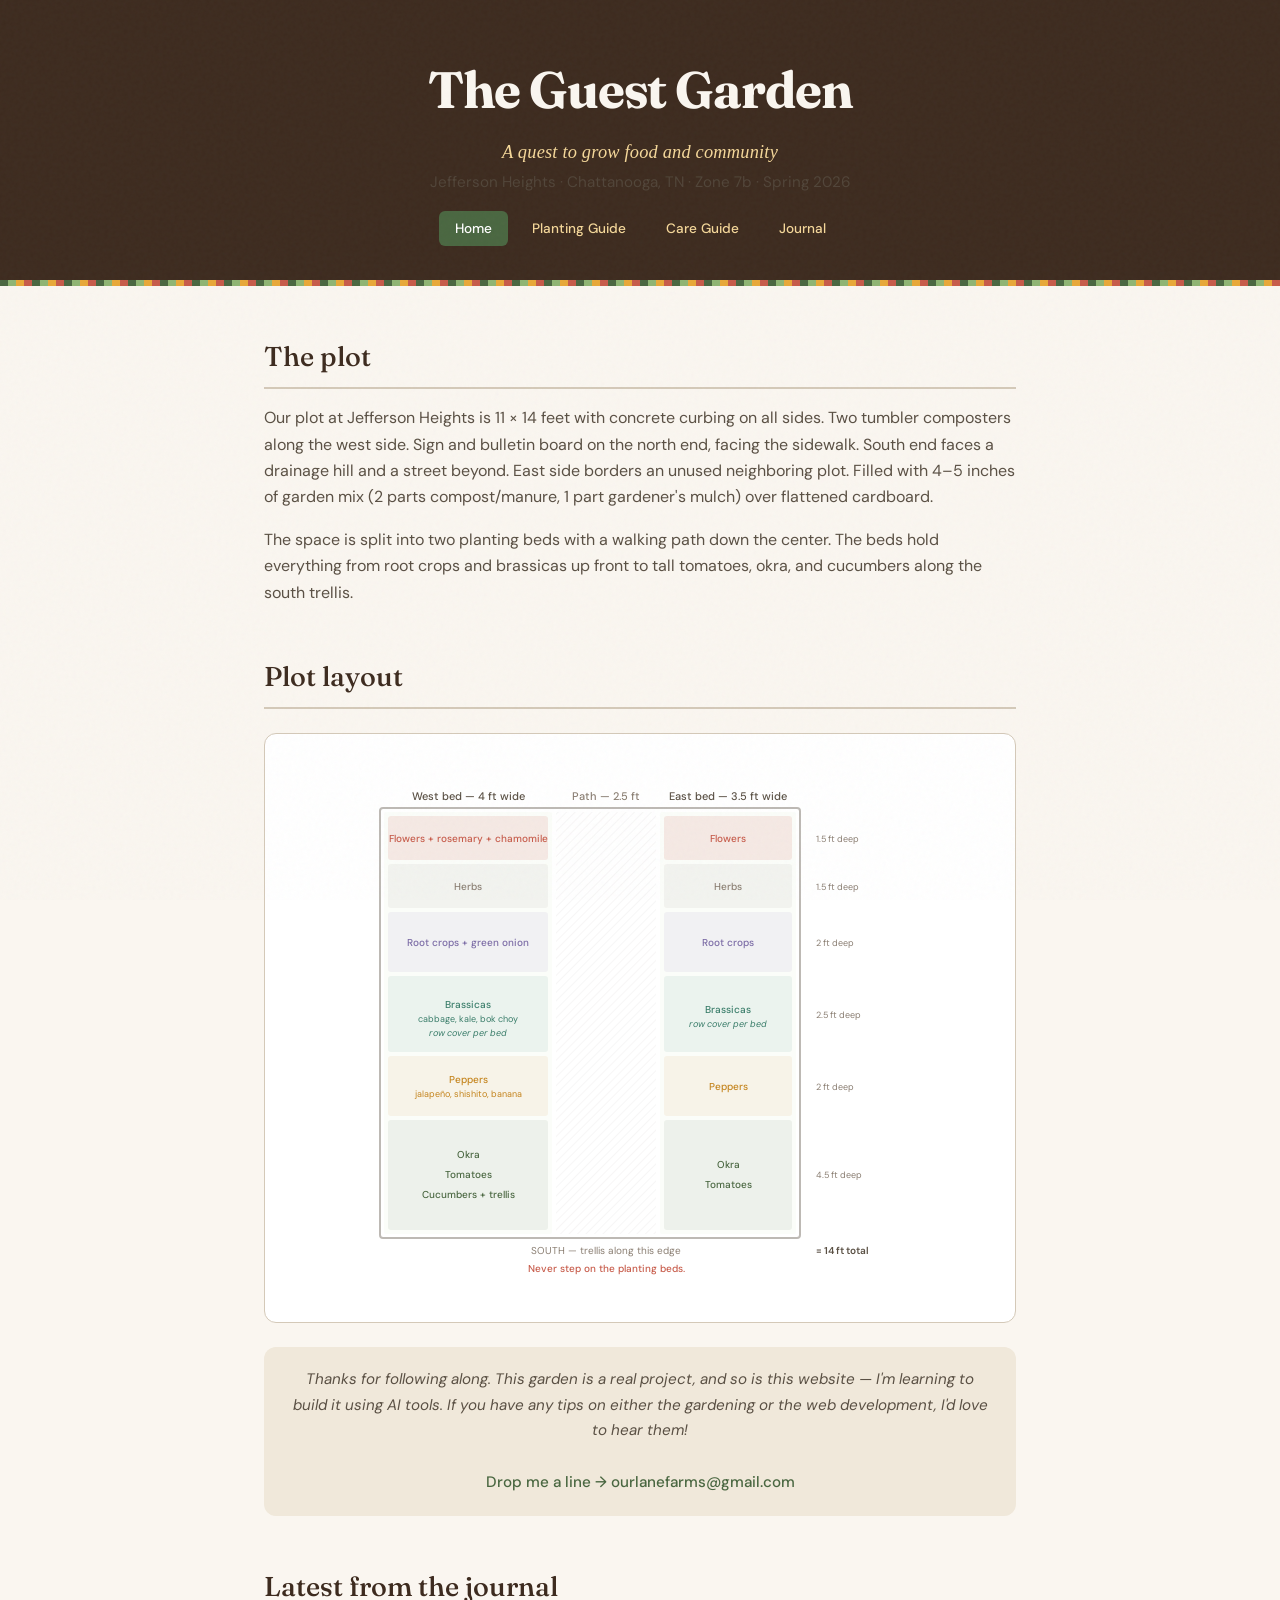
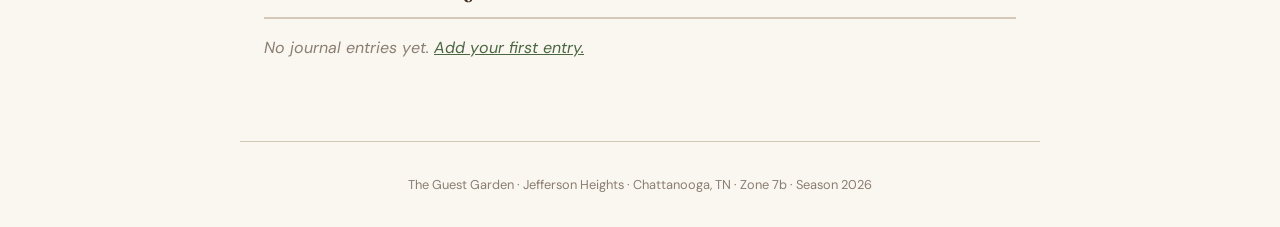
==== commit ae6cd0fa: "Journal layout, care guide page, design and timeline improvements - Journal: story entry moved to to" ====
--- a/index.html
+++ b/index.html
@@ -16,6 +16,7 @@
 <nav>
 <a href="index.html" class="active">Home</a>
 <a href="garden.html">Planting Guide</a>
+<a href="care.html">Care Guide</a>
 <a href="journal.html">Journal</a>
 </nav>
 </header>
@@ -62,7 +63,7 @@
 <text x="476" y="496" fill="#5A5044" font-family="DM Sans,sans-serif" font-size="10" font-weight="600">= 14 ft total</text>
 </svg>
 </div>
-<div class="personal-note">Thanks for following along. This garden is a real project, and so is this website &mdash; I'm learning to build it using AI tools. If you have any tips on either the gardening or the web development, I'd love to hear them!</div>
+<div class="personal-note">Thanks for following along. This garden is a real project, and so is this website &mdash; I'm learning to build it using AI tools. If you have any tips on either the gardening or the web development, I'd love to hear them!<br><br><a href="mailto:ourlanefarms@gmail.com">Drop me a line &rarr; ourlanefarms@gmail.com</a></div>
 </section>
 
 <section>
--- a/styles.css
+++ b/styles.css
@@ -1,4 +1,4 @@
-:root{--soil:#3D2B1F;--loam:#5C4033;--leaf:#4A6741;--sprout:#8FB573;--sun:#E8A838;--sun-light:#F5D89A;--bloom:#C75B4A;--cream:#FAF6F0;--sand:#F0E8DA;--stone:#D4C9B8;--text:#2C2418;--text-mid:#5A5044;--text-light:#8A7E72;--zone-flower:#C75B4A;--zone-herb:#8A7E72;--zone-root:#7B6BA5;--zone-brassica:#3A7D6A;--zone-pepper:#C4841D;--zone-tall:#4A6741}*{margin:0;padding:0;box-sizing:border-box}body{font-family:'DM Sans',sans-serif;background:var(--cream);color:var(--text);line-height:1.65;font-size:16px}.grain{position:fixed;top:0;left:0;width:100%;height:100%;opacity:.03;pointer-events:none;background-image:url("data:image/svg+xml,%3Csvg viewBox='0 0 256 256' xmlns='http://www.w3.org/2000/svg'%3E%3Cfilter id='n'%3E%3CfeTurbulence type='fractalNoise' baseFrequency='0.9' numOctaves='4' stitchTiles='stitch'/%3E%3C/filter%3E%3Crect width='100%25' height='100%25' filter='url(%23n)'/%3E%3C/svg%3E");z-index:999}header{background:var(--soil);color:var(--cream);padding:3rem 2rem 2.5rem;text-align:center;position:relative;overflow:hidden}header::before{content:'';position:absolute;bottom:0;left:0;right:0;height:6px;background:repeating-linear-gradient(90deg,var(--leaf) 0,var(--leaf) 8px,var(--sprout) 8px,var(--sprout) 16px,var(--sun) 16px,var(--sun) 24px,var(--bloom) 24px,var(--bloom) 32px)}header h1{font-family:'Fraunces',serif;font-weight:700;font-size:clamp(2rem,5vw,3.2rem);letter-spacing:-.02em;margin-bottom:.3rem}header p{font-size:.95rem;opacity:.7}header .subtitle{font-family:'Fraunces',serif;font-style:italic;font-size:1.15rem;opacity:.85;margin-bottom:.15rem;letter-spacing:.01em}
+:root{--soil:#3D2B1F;--loam:#5C4033;--leaf:#4A6741;--sprout:#8FB573;--sun:#E8A838;--sun-light:#F5D89A;--bloom:#C75B4A;--cream:#FAF6F0;--sand:#F0E8DA;--stone:#D4C9B8;--text:#2C2418;--text-mid:#5A5044;--text-light:#8A7E72;--zone-flower:#C75B4A;--zone-herb:#8A7E72;--zone-root:#7B6BA5;--zone-brassica:#3A7D6A;--zone-pepper:#C4841D;--zone-tall:#4A6741}*{margin:0;padding:0;box-sizing:border-box}body{font-family:'DM Sans',sans-serif;background:var(--cream);color:var(--text);line-height:1.65;font-size:16px}.grain{position:fixed;top:0;left:0;width:100%;height:100%;opacity:.03;pointer-events:none;background-image:url("data:image/svg+xml,%3Csvg viewBox='0 0 256 256' xmlns='http://www.w3.org/2000/svg'%3E%3Cfilter id='n'%3E%3CfeTurbulence type='fractalNoise' baseFrequency='0.9' numOctaves='4' stitchTiles='stitch'/%3E%3C/filter%3E%3Crect width='100%25' height='100%25' filter='url(%23n)'/%3E%3C/svg%3E");z-index:999}header{background:var(--soil);color:var(--cream);padding:3rem 2rem 2.5rem;text-align:center;position:relative;overflow:hidden}header::before{content:'';position:absolute;bottom:0;left:0;right:0;height:6px;background:repeating-linear-gradient(90deg,var(--leaf) 0,var(--leaf) 8px,var(--sprout) 8px,var(--sprout) 16px,var(--sun) 16px,var(--sun) 24px,var(--bloom) 24px,var(--bloom) 32px)}header h1{font-family:'Fraunces',serif;font-weight:700;font-size:clamp(2rem,5vw,3.2rem);letter-spacing:-.02em;margin-bottom:.3rem;font-optical-sizing:auto}header p{font-size:.95rem;opacity:.7}header .subtitle{font-family:'Fraunces',serif;font-style:italic;font-weight:300;font-size:1.15rem;color:var(--sun-light);opacity:1;margin-bottom:.15rem;letter-spacing:.01em}
 nav{margin-top:1rem;display:flex;justify-content:center;gap:.5rem}nav a{color:var(--sun-light);text-decoration:none;font-size:.85rem;font-weight:500;padding:.4rem 1rem;border-radius:6px;transition:background .2s}nav a:hover{background:rgba(255,255,255,.1)}nav a.active{background:var(--leaf);color:#fff}
 main{max-width:800px;margin:0 auto;padding:0 1.5rem 4rem}section{margin-top:3rem}h2{font-family:'Fraunces',serif;font-weight:500;font-size:1.7rem;color:var(--soil);margin-bottom:1rem;padding-bottom:.5rem;border-bottom:2px solid var(--stone)}h3{font-family:'Fraunces',serif;font-weight:500;font-size:1.15rem;color:var(--loam);margin:1.5rem 0 .5rem}p{margin-bottom:1rem;color:var(--text-mid)}.callout{background:var(--sand);border-left:4px solid var(--sun);padding:1rem 1.25rem;margin:1.5rem 0;border-radius:0 8px 8px 0;font-size:.95rem}.callout strong{color:var(--soil)}.warning{background:#FDF2F0;border-left-color:var(--bloom)}
 .plant-grid{display:grid;grid-template-columns:1fr;gap:1rem;margin:1rem 0}@media(min-width:600px){.plant-grid{grid-template-columns:1fr 1fr}.plant-card.full-width{grid-column:1/-1}}.plant-card{background:#fff;border-radius:12px;padding:1.25rem;border:1px solid var(--stone);position:relative;overflow:hidden}.plant-card::before{content:'';position:absolute;top:0;left:0;right:0;height:4px}.plant-card[data-zone="flower"]::before{background:var(--zone-flower)}.plant-card[data-zone="herb"]::before{background:var(--zone-herb)}.plant-card[data-zone="root"]::before{background:var(--zone-root)}.plant-card[data-zone="brassica"]::before{background:var(--zone-brassica)}.plant-card[data-zone="pepper"]::before{background:var(--zone-pepper)}.plant-card[data-zone="tall"]::before{background:var(--zone-tall)}.plant-card h4{font-family:'Fraunces',serif;font-weight:500;font-size:1.1rem;color:var(--soil);margin-bottom:.75rem}.plant-meta{display:grid;grid-template-columns:auto 1fr;gap:.25rem .75rem;font-size:.85rem;margin-bottom:.75rem}.plant-meta dt{color:var(--text-light);font-weight:500}.plant-meta dd{color:var(--text-mid)}.plant-card p{font-size:.88rem;line-height:1.55;margin-bottom:0}
@@ -7,14 +7,28 @@
 .pest-card{background:#fff;border-radius:12px;padding:1rem 1.25rem;border:1px solid var(--stone);margin:.75rem 0}.pest-card h4{font-size:.95rem;font-weight:600;color:var(--soil);margin-bottom:.3rem}.pest-card .target{font-size:.8rem;color:var(--text-light);margin-bottom:.5rem}.pest-card p{font-size:.88rem;margin-bottom:0}
 .fert-row{display:grid;grid-template-columns:120px 1fr;gap:1rem;padding:.75rem 0;border-bottom:1px solid var(--stone);font-size:.9rem}.fert-row:last-child{border-bottom:none}.fert-when{font-weight:600;color:var(--soil);font-size:.85rem}.fert-what{color:var(--text-mid)}
 .layout-diagram{background:#fff;border-radius:12px;border:1px solid var(--stone);padding:1.5rem;margin:1.5rem 0;overflow-x:auto}
-.personal-note{background:var(--sand);border-radius:12px;padding:1.25rem 1.5rem;margin:1.5rem 0;font-size:.95rem;color:var(--text-mid);text-align:center;font-style:italic;line-height:1.7}
+.personal-note{background:var(--sand);border-radius:12px;padding:1.25rem 1.5rem;margin:1.5rem 0;font-size:.95rem;color:var(--text-mid);text-align:center;font-style:italic;line-height:1.7}.personal-note a{color:var(--leaf);font-style:normal;font-weight:500;text-decoration:none}.personal-note a:hover{text-decoration:underline}
 .harvest-card{background:#fff;border-radius:12px;padding:1rem 1.25rem;border:1px solid var(--stone);margin:.75rem 0}.harvest-card h4{font-size:.95rem;font-weight:600;color:var(--soil);margin-bottom:.25rem}.harvest-card .ready{font-size:.8rem;color:var(--leaf);font-weight:500;margin-bottom:.4rem}.harvest-card p{font-size:.88rem;margin-bottom:0}
 .journal-entry{background:#fff;border-radius:12px;padding:1rem 1.25rem;border:1px solid var(--stone);margin:.75rem 0;position:relative}.journal-entry .je-date{font-size:.8rem;font-weight:600;color:var(--soil)}.journal-entry .je-text{font-size:.88rem;color:var(--text-mid);margin-top:.25rem;white-space:pre-wrap}.journal-entry .je-delete{position:absolute;top:.75rem;right:1rem;background:none;border:none;color:var(--text-light);cursor:pointer;font-size:1rem;padding:4px 8px;border-radius:4px}.journal-entry .je-delete:hover{background:var(--sand);color:var(--bloom)}
-#journal-form{background:#fff;border-radius:12px;padding:1.25rem;border:1px solid var(--stone);margin:1rem 0}#journal-form textarea{width:100%;min-height:80px;border:1px solid var(--stone);border-radius:8px;padding:.75rem;font-family:'DM Sans',sans-serif;font-size:.9rem;color:var(--text);background:var(--cream);resize:vertical;margin-bottom:.75rem}#journal-form textarea:focus{outline:2px solid var(--leaf);border-color:var(--leaf)}#journal-form button{background:var(--leaf);color:#fff;border:none;padding:.6rem 1.5rem;border-radius:8px;font-family:'DM Sans',sans-serif;font-size:.85rem;font-weight:500;cursor:pointer}#journal-form button:hover{background:var(--soil)}
+.journal-intro{font-style:italic;color:var(--text-light);font-size:.95rem}
+.add-entry-toggle{background:none;border:2px dashed var(--stone);border-radius:12px;padding:.75rem 1.5rem;font-family:'DM Sans',sans-serif;font-size:.9rem;font-weight:500;color:var(--text-light);cursor:pointer;width:100%;text-align:center;margin-bottom:.75rem;transition:all .2s}.add-entry-toggle:hover{border-color:var(--leaf);color:var(--leaf)}
+#journal-form.collapsed{display:none}
+#journal-form{background:#fff;border-radius:12px;padding:1.25rem;border:1px solid var(--stone);margin:0 0 1rem 0}#journal-form textarea{width:100%;min-height:80px;border:1px solid var(--stone);border-radius:8px;padding:.75rem;font-family:'DM Sans',sans-serif;font-size:.9rem;color:var(--text);background:var(--cream);resize:vertical;margin-bottom:.75rem}#journal-form textarea:focus{outline:2px solid var(--leaf);border-color:var(--leaf)}#journal-form button{background:var(--leaf);color:#fff;border:none;padding:.6rem 1.5rem;border-radius:8px;font-family:'DM Sans',sans-serif;font-size:.85rem;font-weight:500;cursor:pointer}#journal-form button:hover{background:var(--soil)}
 .je-photo{max-width:100%;border-radius:8px;margin-top:.75rem}
 .photo-label{display:block;font-size:.85rem;color:var(--text-light);margin-bottom:.35rem}#journal-photo{margin-bottom:.75rem;font-size:.85rem;color:var(--text-mid)}
 .tracker-form{background:#fff;border-radius:12px;padding:1.25rem;border:1px solid var(--stone);margin:1rem 0;display:flex;flex-wrap:wrap;gap:.5rem}.tracker-form input[type="text"],.tracker-form input[type="date"]{flex:1 1 45%;min-width:140px;border:1px solid var(--stone);border-radius:8px;padding:.5rem .75rem;font-family:'DM Sans',sans-serif;font-size:.88rem;color:var(--text);background:var(--cream)}.tracker-form input:focus{outline:2px solid var(--leaf);border-color:var(--leaf)}.tracker-form button{background:var(--leaf);color:#fff;border:none;padding:.5rem 1.25rem;border-radius:8px;font-family:'DM Sans',sans-serif;font-size:.85rem;font-weight:500;cursor:pointer}.tracker-form button:hover{background:var(--soil)}
 .tracker-item{background:#fff;border-radius:12px;padding:1rem 1.25rem;border:1px solid var(--stone);margin:.75rem 0;position:relative}.tracker-item h4{font-size:.95rem;font-weight:600;color:var(--soil);margin-bottom:.25rem}.tracker-item .ti-meta{font-size:.82rem;color:var(--text-light);margin-bottom:.3rem}.tracker-item p{font-size:.88rem;color:var(--text-mid);margin-bottom:0}.tracker-item .ti-delete{position:absolute;top:.75rem;right:1rem;background:none;border:none;color:var(--text-light);cursor:pointer;font-size:1rem;padding:4px 8px;border-radius:4px}.tracker-item .ti-delete:hover{background:var(--sand);color:var(--bloom)}
+.photo-story{background:#fff;border-radius:12px;border:1px solid var(--stone);padding:1.5rem;margin:1.5rem 0}
+.photo-story .story-title{font-family:'Fraunces',serif;font-weight:500;font-size:1.4rem;color:var(--soil);margin-bottom:.25rem}
+.photo-story .story-date{font-size:.82rem;font-weight:600;color:var(--text-light);margin-bottom:1.5rem}
+.story-chapter{margin-bottom:2rem}.story-chapter:last-child{margin-bottom:0}
+.story-chapter p{font-size:.92rem;color:var(--text-mid);line-height:1.7;margin-bottom:.75rem}
+.story-photos{display:grid;gap:.5rem;margin:.75rem 0}
+.story-photos.pair{grid-template-columns:1fr 1fr}
+.story-photos.single{grid-template-columns:1fr}
+.story-photos img{width:100%;border-radius:8px;display:block}
+.story-caption{font-size:.8rem;color:var(--text-light);text-align:center;margin-top:.35rem;font-style:italic}
+@media(max-width:500px){.story-photos.pair{grid-template-columns:1fr}}
 .empty-state{color:var(--text-light);font-style:italic}.empty-state a{color:var(--leaf)}
 footer{text-align:center;padding:2rem;color:var(--text-light);font-size:.8rem;border-top:1px solid var(--stone);max-width:800px;margin:0 auto}
 @media print{header{background:#fff;color:#000}.grain{display:none}nav{display:none}body{font-size:11pt}#journal-form{display:none}}
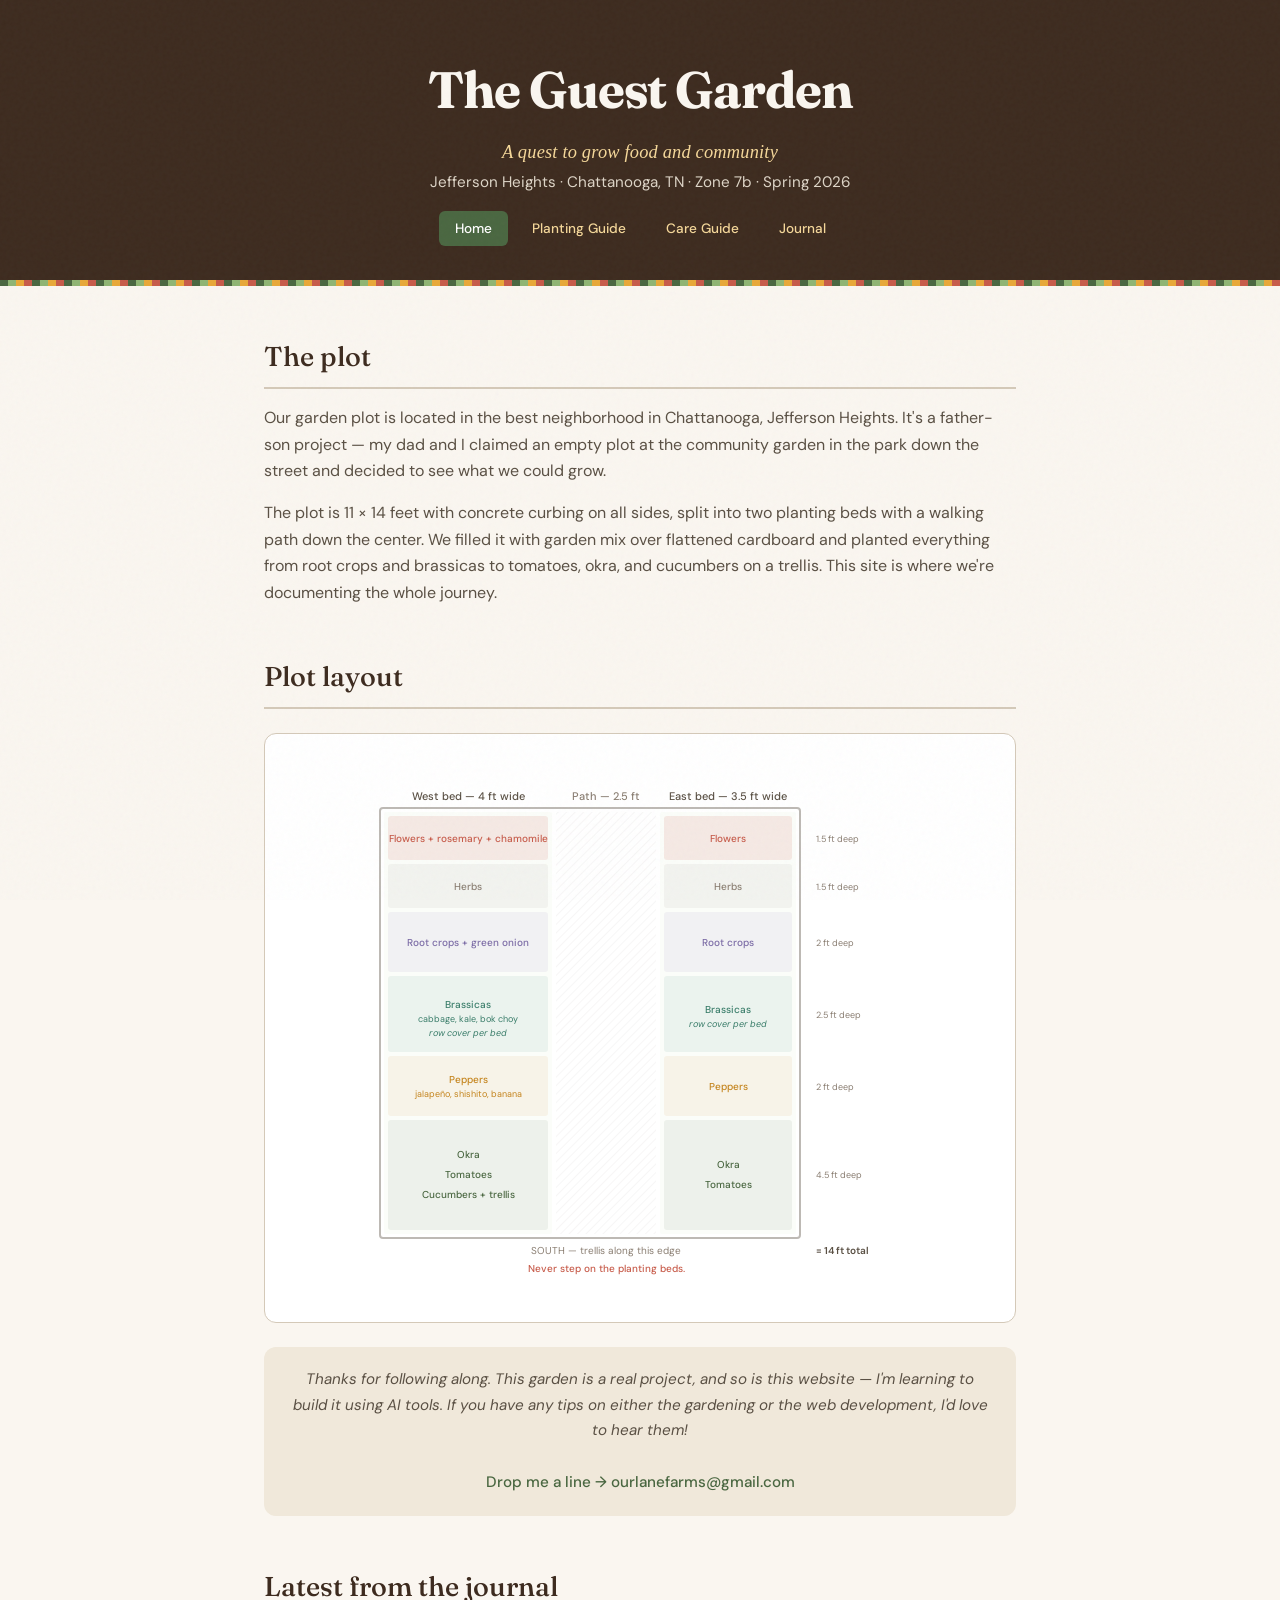
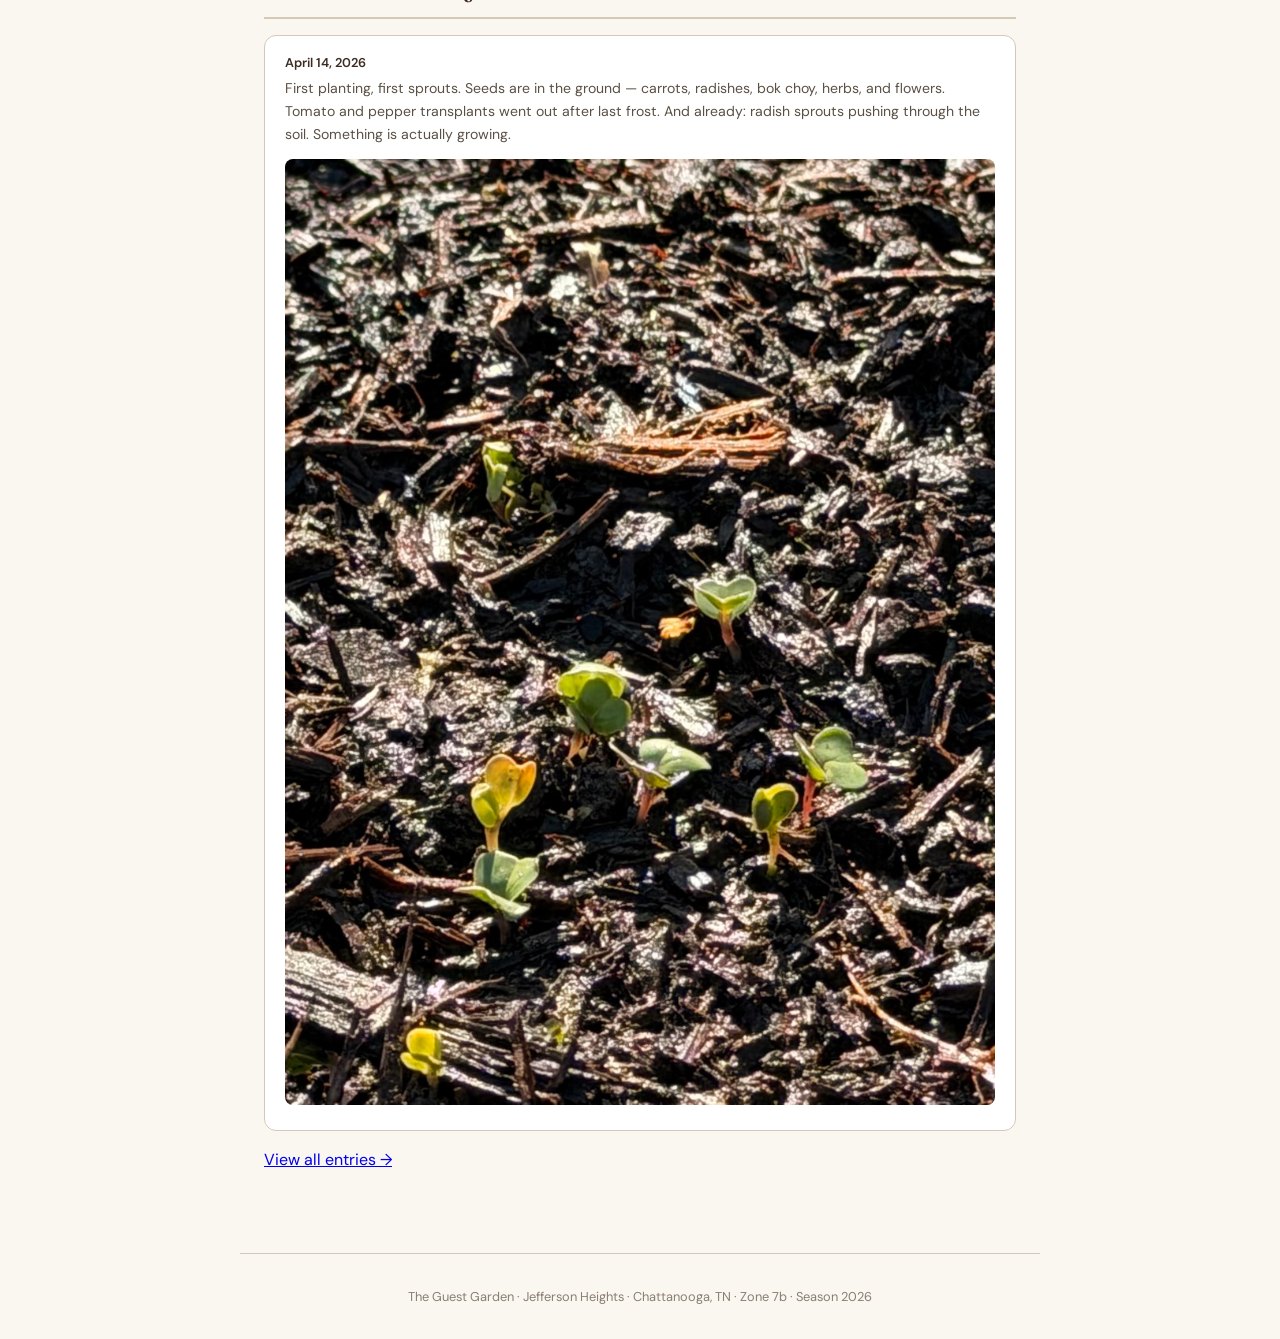
==== commit d135398e: "Split journal into two entries, rewrite intro, fix header contrast, add timeline summaries - Header " ====
--- a/index.html
+++ b/index.html
@@ -24,8 +24,8 @@
 
 <section>
 <h2>The plot</h2>
-<p>Our plot at Jefferson Heights is 11 &times; 14 feet with concrete curbing on all sides. Two tumbler composters along the west side. Sign and bulletin board on the north end, facing the sidewalk. South end faces a drainage hill and a street beyond. East side borders an unused neighboring plot. Filled with 4&ndash;5 inches of garden mix (2 parts compost/manure, 1 part gardener's mulch) over flattened cardboard.</p>
-<p>The space is split into two planting beds with a walking path down the center. The beds hold everything from root crops and brassicas up front to tall tomatoes, okra, and cucumbers along the south trellis.</p>
+<p>Our garden plot is located in the best neighborhood in Chattanooga, Jefferson Heights. It's a father-son project &mdash; my dad and I claimed an empty plot at the community garden in the park down the street and decided to see what we could grow.</p>
+<p>The plot is 11 &times; 14 feet with concrete curbing on all sides, split into two planting beds with a walking path down the center. We filled it with garden mix over flattened cardboard and planted everything from root crops and brassicas to tomatoes, okra, and cucumbers on a trellis. This site is where we're documenting the whole journey.</p>
 </section>
 
 <section>
@@ -68,7 +68,14 @@
 
 <section>
 <h2>Latest from the journal</h2>
-<div id="latest-entry"><p class="empty-state">No journal entries yet. <a href="journal.html">Add your first entry.</a></p></div>
+<div id="latest-entry">
+<div class="journal-entry">
+<div class="je-date">April 14, 2026</div>
+<div class="je-text">First planting, first sprouts. Seeds are in the ground &mdash; carrots, radishes, bok choy, herbs, and flowers. Tomato and pepper transplants went out after last frost. And already: radish sprouts pushing through the soil. Something is actually growing.</div>
+<img class="je-photo" src="photos/web/IMG_2256.jpeg" alt="Radish sprouts emerging from the soil">
+</div>
+<p style="margin-top:1rem"><a href="journal.html">View all entries &rarr;</a></p>
+</div>
 </section>
 
 </main>
--- a/styles.css
+++ b/styles.css
@@ -1,9 +1,9 @@
-:root{--soil:#3D2B1F;--loam:#5C4033;--leaf:#4A6741;--sprout:#8FB573;--sun:#E8A838;--sun-light:#F5D89A;--bloom:#C75B4A;--cream:#FAF6F0;--sand:#F0E8DA;--stone:#D4C9B8;--text:#2C2418;--text-mid:#5A5044;--text-light:#8A7E72;--zone-flower:#C75B4A;--zone-herb:#8A7E72;--zone-root:#7B6BA5;--zone-brassica:#3A7D6A;--zone-pepper:#C4841D;--zone-tall:#4A6741}*{margin:0;padding:0;box-sizing:border-box}body{font-family:'DM Sans',sans-serif;background:var(--cream);color:var(--text);line-height:1.65;font-size:16px}.grain{position:fixed;top:0;left:0;width:100%;height:100%;opacity:.03;pointer-events:none;background-image:url("data:image/svg+xml,%3Csvg viewBox='0 0 256 256' xmlns='http://www.w3.org/2000/svg'%3E%3Cfilter id='n'%3E%3CfeTurbulence type='fractalNoise' baseFrequency='0.9' numOctaves='4' stitchTiles='stitch'/%3E%3C/filter%3E%3Crect width='100%25' height='100%25' filter='url(%23n)'/%3E%3C/svg%3E");z-index:999}header{background:var(--soil);color:var(--cream);padding:3rem 2rem 2.5rem;text-align:center;position:relative;overflow:hidden}header::before{content:'';position:absolute;bottom:0;left:0;right:0;height:6px;background:repeating-linear-gradient(90deg,var(--leaf) 0,var(--leaf) 8px,var(--sprout) 8px,var(--sprout) 16px,var(--sun) 16px,var(--sun) 24px,var(--bloom) 24px,var(--bloom) 32px)}header h1{font-family:'Fraunces',serif;font-weight:700;font-size:clamp(2rem,5vw,3.2rem);letter-spacing:-.02em;margin-bottom:.3rem;font-optical-sizing:auto}header p{font-size:.95rem;opacity:.7}header .subtitle{font-family:'Fraunces',serif;font-style:italic;font-weight:300;font-size:1.15rem;color:var(--sun-light);opacity:1;margin-bottom:.15rem;letter-spacing:.01em}
+:root{--soil:#3D2B1F;--loam:#5C4033;--leaf:#4A6741;--sprout:#8FB573;--sun:#E8A838;--sun-light:#F5D89A;--bloom:#C75B4A;--cream:#FAF6F0;--sand:#F0E8DA;--stone:#D4C9B8;--text:#2C2418;--text-mid:#5A5044;--text-light:#8A7E72;--zone-flower:#C75B4A;--zone-herb:#8A7E72;--zone-root:#7B6BA5;--zone-brassica:#3A7D6A;--zone-pepper:#C4841D;--zone-tall:#4A6741}*{margin:0;padding:0;box-sizing:border-box}body{font-family:'DM Sans',sans-serif;background:var(--cream);color:var(--text);line-height:1.65;font-size:16px}.grain{position:fixed;top:0;left:0;width:100%;height:100%;opacity:.03;pointer-events:none;background-image:url("data:image/svg+xml,%3Csvg viewBox='0 0 256 256' xmlns='http://www.w3.org/2000/svg'%3E%3Cfilter id='n'%3E%3CfeTurbulence type='fractalNoise' baseFrequency='0.9' numOctaves='4' stitchTiles='stitch'/%3E%3C/filter%3E%3Crect width='100%25' height='100%25' filter='url(%23n)'/%3E%3C/svg%3E");z-index:999}header{background:var(--soil);color:var(--cream);padding:3rem 2rem 2.5rem;text-align:center;position:relative;overflow:hidden}header::before{content:'';position:absolute;bottom:0;left:0;right:0;height:6px;background:repeating-linear-gradient(90deg,var(--leaf) 0,var(--leaf) 8px,var(--sprout) 8px,var(--sprout) 16px,var(--sun) 16px,var(--sun) 24px,var(--bloom) 24px,var(--bloom) 32px)}header h1{font-family:'Fraunces',serif;font-weight:700;font-size:clamp(2rem,5vw,3.2rem);letter-spacing:-.02em;margin-bottom:.3rem;font-optical-sizing:auto}header p{font-size:.95rem;color:var(--sand);opacity:.9}header .subtitle{font-family:'Fraunces',serif;font-style:italic;font-weight:300;font-size:1.15rem;color:var(--sun-light);opacity:1;margin-bottom:.15rem;letter-spacing:.01em}
 nav{margin-top:1rem;display:flex;justify-content:center;gap:.5rem}nav a{color:var(--sun-light);text-decoration:none;font-size:.85rem;font-weight:500;padding:.4rem 1rem;border-radius:6px;transition:background .2s}nav a:hover{background:rgba(255,255,255,.1)}nav a.active{background:var(--leaf);color:#fff}
 main{max-width:800px;margin:0 auto;padding:0 1.5rem 4rem}section{margin-top:3rem}h2{font-family:'Fraunces',serif;font-weight:500;font-size:1.7rem;color:var(--soil);margin-bottom:1rem;padding-bottom:.5rem;border-bottom:2px solid var(--stone)}h3{font-family:'Fraunces',serif;font-weight:500;font-size:1.15rem;color:var(--loam);margin:1.5rem 0 .5rem}p{margin-bottom:1rem;color:var(--text-mid)}.callout{background:var(--sand);border-left:4px solid var(--sun);padding:1rem 1.25rem;margin:1.5rem 0;border-radius:0 8px 8px 0;font-size:.95rem}.callout strong{color:var(--soil)}.warning{background:#FDF2F0;border-left-color:var(--bloom)}
 .plant-grid{display:grid;grid-template-columns:1fr;gap:1rem;margin:1rem 0}@media(min-width:600px){.plant-grid{grid-template-columns:1fr 1fr}.plant-card.full-width{grid-column:1/-1}}.plant-card{background:#fff;border-radius:12px;padding:1.25rem;border:1px solid var(--stone);position:relative;overflow:hidden}.plant-card::before{content:'';position:absolute;top:0;left:0;right:0;height:4px}.plant-card[data-zone="flower"]::before{background:var(--zone-flower)}.plant-card[data-zone="herb"]::before{background:var(--zone-herb)}.plant-card[data-zone="root"]::before{background:var(--zone-root)}.plant-card[data-zone="brassica"]::before{background:var(--zone-brassica)}.plant-card[data-zone="pepper"]::before{background:var(--zone-pepper)}.plant-card[data-zone="tall"]::before{background:var(--zone-tall)}.plant-card h4{font-family:'Fraunces',serif;font-weight:500;font-size:1.1rem;color:var(--soil);margin-bottom:.75rem}.plant-meta{display:grid;grid-template-columns:auto 1fr;gap:.25rem .75rem;font-size:.85rem;margin-bottom:.75rem}.plant-meta dt{color:var(--text-light);font-weight:500}.plant-meta dd{color:var(--text-mid)}.plant-card p{font-size:.88rem;line-height:1.55;margin-bottom:0}
 .shop-section{background:#fff;border-radius:12px;padding:1.25rem 1.5rem;border:1px solid var(--stone);margin:1rem 0}.shop-section h4{font-family:'Fraunces',serif;font-weight:500;font-size:1rem;color:var(--soil);margin-bottom:.75rem;padding-bottom:.4rem;border-bottom:1px solid var(--stone)}.shop-item{display:flex;justify-content:space-between;align-items:center;padding:.4rem 0;font-size:.9rem;color:var(--text-mid)}.shop-item input[type="checkbox"]{margin-right:.5rem;accent-color:var(--leaf);width:16px;height:16px}
-.timeline{position:relative;padding-left:2rem;margin:1.5rem 0}.timeline::before{content:'';position:absolute;left:7px;top:8px;bottom:8px;width:2px;background:var(--stone)}.timeline-item{position:relative;margin-bottom:1.25rem}.timeline-item::before{content:'';position:absolute;left:-2rem;top:6px;width:12px;height:12px;border-radius:50%;border:2px solid var(--leaf);background:var(--cream)}.timeline-item.now::before{background:var(--leaf)}.timeline-date{font-weight:600;font-size:.85rem;color:var(--soil);margin-bottom:.2rem}.timeline-desc{font-size:.88rem;color:var(--text-mid)}
+.timeline{position:relative;padding-left:2rem;margin:1.5rem 0}.timeline::before{content:'';position:absolute;left:7px;top:8px;bottom:8px;width:2px;background:var(--stone)}.timeline-item{position:relative;margin-bottom:1.25rem}.timeline-item::before{content:'';position:absolute;left:-2rem;top:6px;width:12px;height:12px;border-radius:50%;border:2px solid var(--leaf);background:var(--cream)}.timeline-item.now::before{background:var(--leaf)}.timeline-date{font-weight:600;font-size:.85rem;color:var(--soil);margin-bottom:.2rem}.timeline-desc{font-size:.88rem;color:var(--text-mid)}.timeline-summary{font-size:.82rem;color:var(--leaf);margin-top:.35rem;font-style:italic}.timeline-summary a{color:var(--leaf);font-style:normal;font-weight:500}
 .pest-card{background:#fff;border-radius:12px;padding:1rem 1.25rem;border:1px solid var(--stone);margin:.75rem 0}.pest-card h4{font-size:.95rem;font-weight:600;color:var(--soil);margin-bottom:.3rem}.pest-card .target{font-size:.8rem;color:var(--text-light);margin-bottom:.5rem}.pest-card p{font-size:.88rem;margin-bottom:0}
 .fert-row{display:grid;grid-template-columns:120px 1fr;gap:1rem;padding:.75rem 0;border-bottom:1px solid var(--stone);font-size:.9rem}.fert-row:last-child{border-bottom:none}.fert-when{font-weight:600;color:var(--soil);font-size:.85rem}.fert-what{color:var(--text-mid)}
 .layout-diagram{background:#fff;border-radius:12px;border:1px solid var(--stone);padding:1.5rem;margin:1.5rem 0;overflow-x:auto}
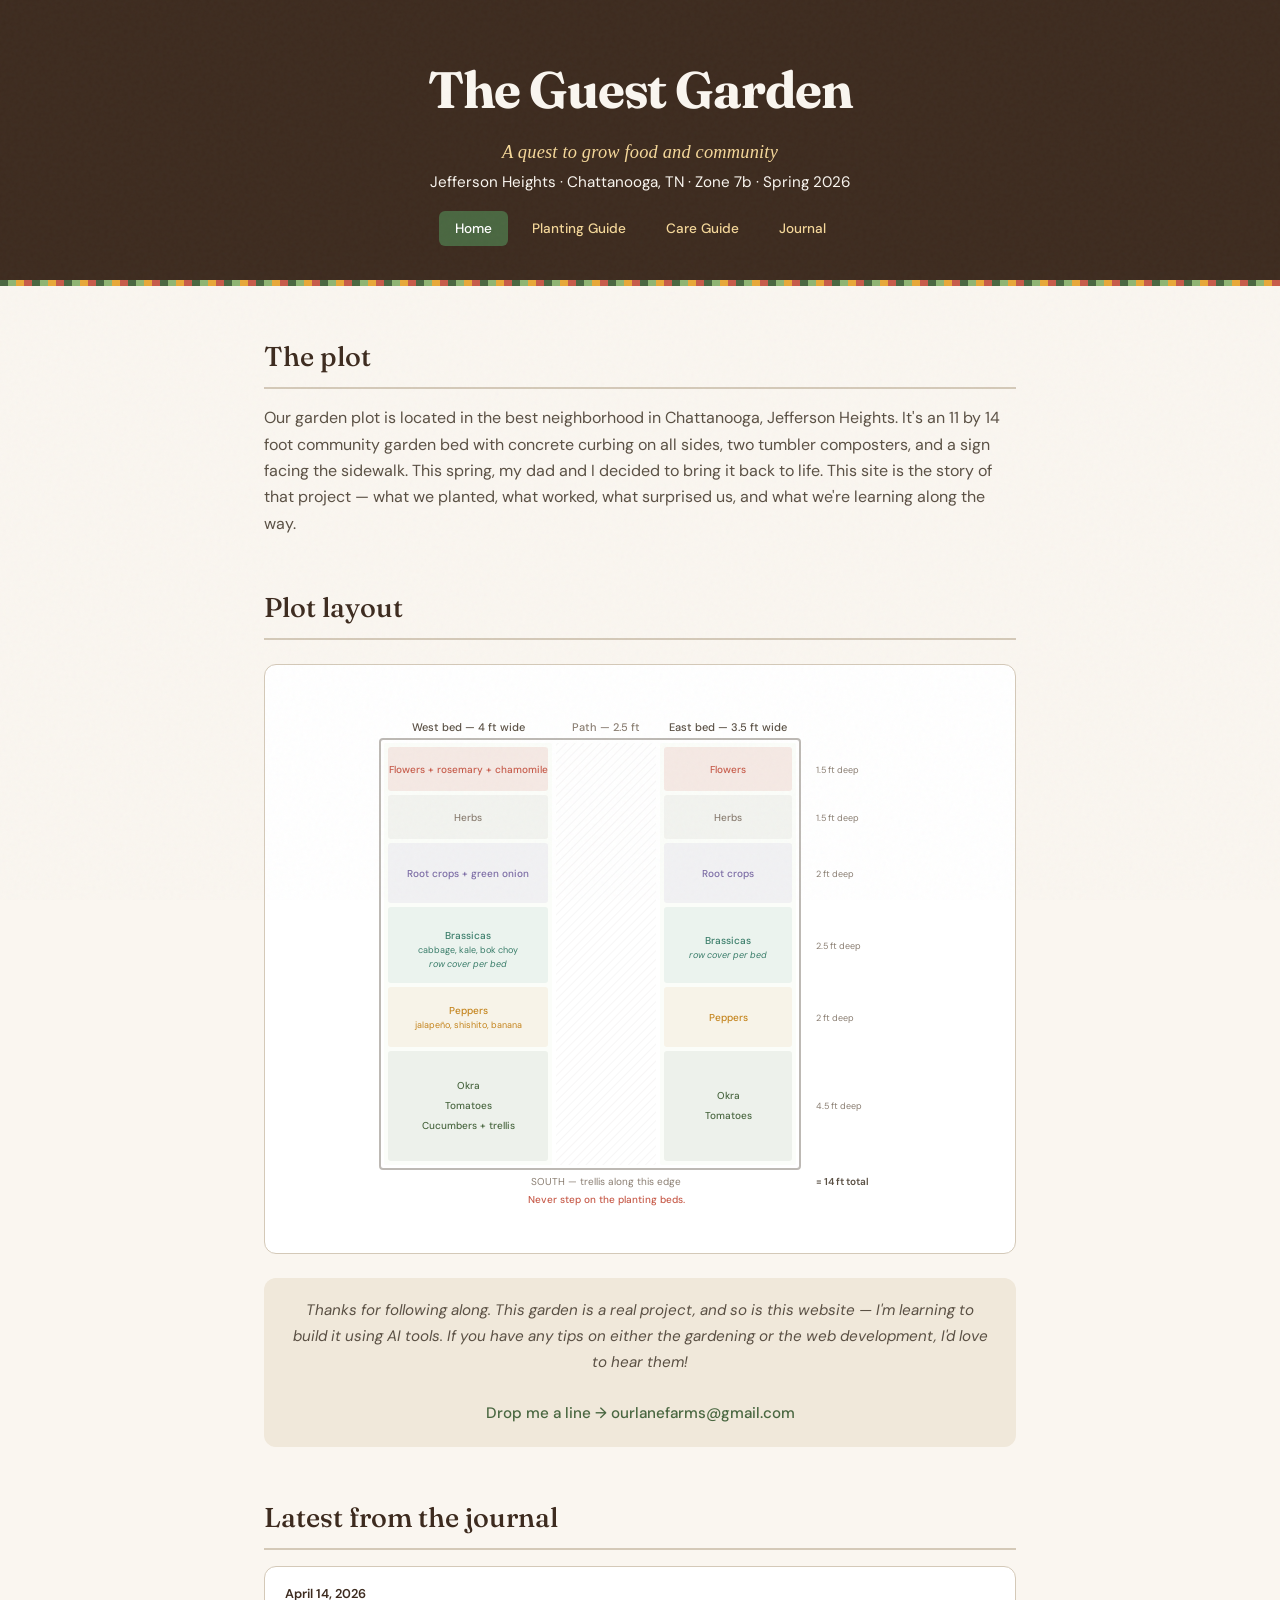
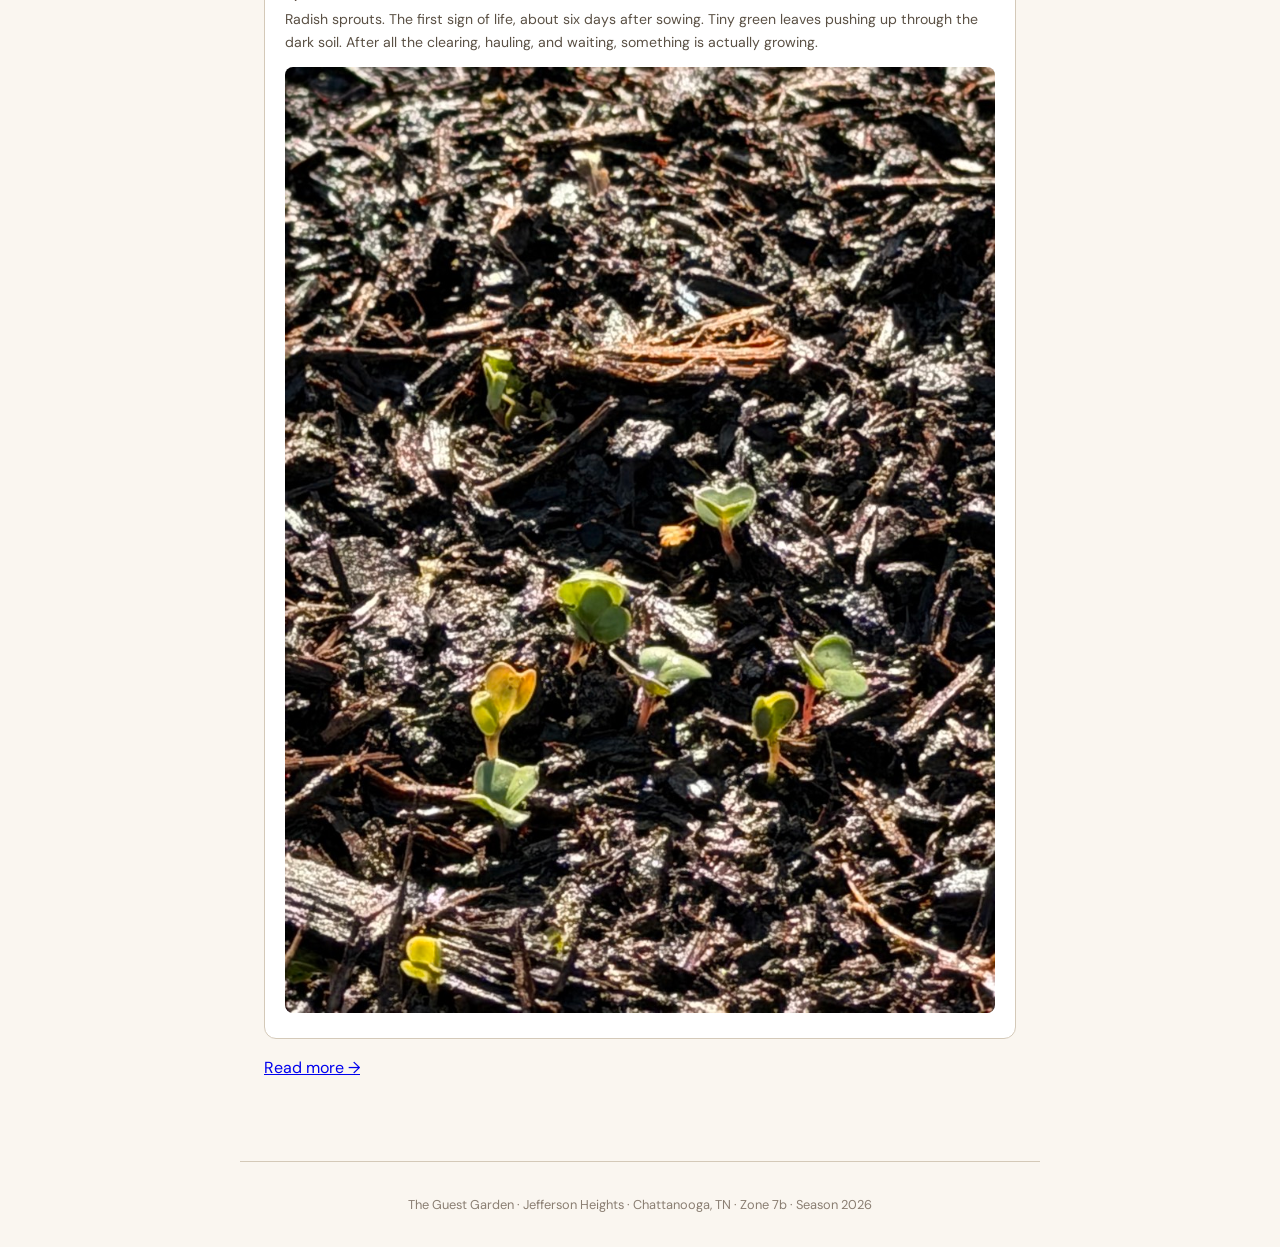
==== commit 83708c16: "Rewrite journal entries, timeline, intro, and fix header contrast - Journal: split into "First sprou" ====
--- a/index.html
+++ b/index.html
@@ -24,8 +24,7 @@
 
 <section>
 <h2>The plot</h2>
-<p>Our garden plot is located in the best neighborhood in Chattanooga, Jefferson Heights. It's a father-son project &mdash; my dad and I claimed an empty plot at the community garden in the park down the street and decided to see what we could grow.</p>
-<p>The plot is 11 &times; 14 feet with concrete curbing on all sides, split into two planting beds with a walking path down the center. We filled it with garden mix over flattened cardboard and planted everything from root crops and brassicas to tomatoes, okra, and cucumbers on a trellis. This site is where we're documenting the whole journey.</p>
+<p>Our garden plot is located in the best neighborhood in Chattanooga, Jefferson Heights. It's an 11 by 14 foot community garden bed with concrete curbing on all sides, two tumbler composters, and a sign facing the sidewalk. This spring, my dad and I decided to bring it back to life. This site is the story of that project &mdash; what we planted, what worked, what surprised us, and what we're learning along the way.</p>
 </section>
 
 <section>
@@ -71,10 +70,10 @@
 <div id="latest-entry">
 <div class="journal-entry">
 <div class="je-date">April 14, 2026</div>
-<div class="je-text">First planting, first sprouts. Seeds are in the ground &mdash; carrots, radishes, bok choy, herbs, and flowers. Tomato and pepper transplants went out after last frost. And already: radish sprouts pushing through the soil. Something is actually growing.</div>
+<div class="je-text">Radish sprouts. The first sign of life, about six days after sowing. Tiny green leaves pushing up through the dark soil. After all the clearing, hauling, and waiting, something is actually growing.</div>
 <img class="je-photo" src="photos/web/IMG_2256.jpeg" alt="Radish sprouts emerging from the soil">
 </div>
-<p style="margin-top:1rem"><a href="journal.html">View all entries &rarr;</a></p>
+<p style="margin-top:1rem"><a href="journal.html">Read more &rarr;</a></p>
 </div>
 </section>
 
--- a/styles.css
+++ b/styles.css
@@ -1,9 +1,9 @@
-:root{--soil:#3D2B1F;--loam:#5C4033;--leaf:#4A6741;--sprout:#8FB573;--sun:#E8A838;--sun-light:#F5D89A;--bloom:#C75B4A;--cream:#FAF6F0;--sand:#F0E8DA;--stone:#D4C9B8;--text:#2C2418;--text-mid:#5A5044;--text-light:#8A7E72;--zone-flower:#C75B4A;--zone-herb:#8A7E72;--zone-root:#7B6BA5;--zone-brassica:#3A7D6A;--zone-pepper:#C4841D;--zone-tall:#4A6741}*{margin:0;padding:0;box-sizing:border-box}body{font-family:'DM Sans',sans-serif;background:var(--cream);color:var(--text);line-height:1.65;font-size:16px}.grain{position:fixed;top:0;left:0;width:100%;height:100%;opacity:.03;pointer-events:none;background-image:url("data:image/svg+xml,%3Csvg viewBox='0 0 256 256' xmlns='http://www.w3.org/2000/svg'%3E%3Cfilter id='n'%3E%3CfeTurbulence type='fractalNoise' baseFrequency='0.9' numOctaves='4' stitchTiles='stitch'/%3E%3C/filter%3E%3Crect width='100%25' height='100%25' filter='url(%23n)'/%3E%3C/svg%3E");z-index:999}header{background:var(--soil);color:var(--cream);padding:3rem 2rem 2.5rem;text-align:center;position:relative;overflow:hidden}header::before{content:'';position:absolute;bottom:0;left:0;right:0;height:6px;background:repeating-linear-gradient(90deg,var(--leaf) 0,var(--leaf) 8px,var(--sprout) 8px,var(--sprout) 16px,var(--sun) 16px,var(--sun) 24px,var(--bloom) 24px,var(--bloom) 32px)}header h1{font-family:'Fraunces',serif;font-weight:700;font-size:clamp(2rem,5vw,3.2rem);letter-spacing:-.02em;margin-bottom:.3rem;font-optical-sizing:auto}header p{font-size:.95rem;color:var(--sand);opacity:.9}header .subtitle{font-family:'Fraunces',serif;font-style:italic;font-weight:300;font-size:1.15rem;color:var(--sun-light);opacity:1;margin-bottom:.15rem;letter-spacing:.01em}
+:root{--soil:#3D2B1F;--loam:#5C4033;--leaf:#4A6741;--sprout:#8FB573;--sun:#E8A838;--sun-light:#F5D89A;--bloom:#C75B4A;--cream:#FAF6F0;--sand:#F0E8DA;--stone:#D4C9B8;--text:#2C2418;--text-mid:#5A5044;--text-light:#8A7E72;--zone-flower:#C75B4A;--zone-herb:#8A7E72;--zone-root:#7B6BA5;--zone-brassica:#3A7D6A;--zone-pepper:#C4841D;--zone-tall:#4A6741}*{margin:0;padding:0;box-sizing:border-box}body{font-family:'DM Sans',sans-serif;background:var(--cream);color:var(--text);line-height:1.65;font-size:16px}.grain{position:fixed;top:0;left:0;width:100%;height:100%;opacity:.03;pointer-events:none;background-image:url("data:image/svg+xml,%3Csvg viewBox='0 0 256 256' xmlns='http://www.w3.org/2000/svg'%3E%3Cfilter id='n'%3E%3CfeTurbulence type='fractalNoise' baseFrequency='0.9' numOctaves='4' stitchTiles='stitch'/%3E%3C/filter%3E%3Crect width='100%25' height='100%25' filter='url(%23n)'/%3E%3C/svg%3E");z-index:999}header{background:var(--soil);color:var(--cream);padding:3rem 2rem 2.5rem;text-align:center;position:relative;overflow:hidden}header::before{content:'';position:absolute;bottom:0;left:0;right:0;height:6px;background:repeating-linear-gradient(90deg,var(--leaf) 0,var(--leaf) 8px,var(--sprout) 8px,var(--sprout) 16px,var(--sun) 16px,var(--sun) 24px,var(--bloom) 24px,var(--bloom) 32px)}header h1{font-family:'Fraunces',serif;font-weight:700;font-size:clamp(2rem,5vw,3.2rem);letter-spacing:-.02em;margin-bottom:.3rem;font-optical-sizing:auto}header p{font-size:.95rem;color:var(--cream);opacity:1}header .subtitle{font-family:'Fraunces',serif;font-style:italic;font-weight:300;font-size:1.15rem;color:var(--sun-light);opacity:1;margin-bottom:.15rem;letter-spacing:.01em}
 nav{margin-top:1rem;display:flex;justify-content:center;gap:.5rem}nav a{color:var(--sun-light);text-decoration:none;font-size:.85rem;font-weight:500;padding:.4rem 1rem;border-radius:6px;transition:background .2s}nav a:hover{background:rgba(255,255,255,.1)}nav a.active{background:var(--leaf);color:#fff}
 main{max-width:800px;margin:0 auto;padding:0 1.5rem 4rem}section{margin-top:3rem}h2{font-family:'Fraunces',serif;font-weight:500;font-size:1.7rem;color:var(--soil);margin-bottom:1rem;padding-bottom:.5rem;border-bottom:2px solid var(--stone)}h3{font-family:'Fraunces',serif;font-weight:500;font-size:1.15rem;color:var(--loam);margin:1.5rem 0 .5rem}p{margin-bottom:1rem;color:var(--text-mid)}.callout{background:var(--sand);border-left:4px solid var(--sun);padding:1rem 1.25rem;margin:1.5rem 0;border-radius:0 8px 8px 0;font-size:.95rem}.callout strong{color:var(--soil)}.warning{background:#FDF2F0;border-left-color:var(--bloom)}
 .plant-grid{display:grid;grid-template-columns:1fr;gap:1rem;margin:1rem 0}@media(min-width:600px){.plant-grid{grid-template-columns:1fr 1fr}.plant-card.full-width{grid-column:1/-1}}.plant-card{background:#fff;border-radius:12px;padding:1.25rem;border:1px solid var(--stone);position:relative;overflow:hidden}.plant-card::before{content:'';position:absolute;top:0;left:0;right:0;height:4px}.plant-card[data-zone="flower"]::before{background:var(--zone-flower)}.plant-card[data-zone="herb"]::before{background:var(--zone-herb)}.plant-card[data-zone="root"]::before{background:var(--zone-root)}.plant-card[data-zone="brassica"]::before{background:var(--zone-brassica)}.plant-card[data-zone="pepper"]::before{background:var(--zone-pepper)}.plant-card[data-zone="tall"]::before{background:var(--zone-tall)}.plant-card h4{font-family:'Fraunces',serif;font-weight:500;font-size:1.1rem;color:var(--soil);margin-bottom:.75rem}.plant-meta{display:grid;grid-template-columns:auto 1fr;gap:.25rem .75rem;font-size:.85rem;margin-bottom:.75rem}.plant-meta dt{color:var(--text-light);font-weight:500}.plant-meta dd{color:var(--text-mid)}.plant-card p{font-size:.88rem;line-height:1.55;margin-bottom:0}
 .shop-section{background:#fff;border-radius:12px;padding:1.25rem 1.5rem;border:1px solid var(--stone);margin:1rem 0}.shop-section h4{font-family:'Fraunces',serif;font-weight:500;font-size:1rem;color:var(--soil);margin-bottom:.75rem;padding-bottom:.4rem;border-bottom:1px solid var(--stone)}.shop-item{display:flex;justify-content:space-between;align-items:center;padding:.4rem 0;font-size:.9rem;color:var(--text-mid)}.shop-item input[type="checkbox"]{margin-right:.5rem;accent-color:var(--leaf);width:16px;height:16px}
-.timeline{position:relative;padding-left:2rem;margin:1.5rem 0}.timeline::before{content:'';position:absolute;left:7px;top:8px;bottom:8px;width:2px;background:var(--stone)}.timeline-item{position:relative;margin-bottom:1.25rem}.timeline-item::before{content:'';position:absolute;left:-2rem;top:6px;width:12px;height:12px;border-radius:50%;border:2px solid var(--leaf);background:var(--cream)}.timeline-item.now::before{background:var(--leaf)}.timeline-date{font-weight:600;font-size:.85rem;color:var(--soil);margin-bottom:.2rem}.timeline-desc{font-size:.88rem;color:var(--text-mid)}.timeline-summary{font-size:.82rem;color:var(--leaf);margin-top:.35rem;font-style:italic}.timeline-summary a{color:var(--leaf);font-style:normal;font-weight:500}
+.timeline{position:relative;padding-left:2rem;margin:1.5rem 0}.timeline::before{content:'';position:absolute;left:7px;top:8px;bottom:8px;width:2px;background:var(--stone)}.timeline-item{position:relative;margin-bottom:1.25rem}.timeline-item::before{content:'';position:absolute;left:-2rem;top:6px;width:12px;height:12px;border-radius:50%;border:2px solid var(--leaf);background:var(--cream)}.timeline-item.now::before{background:var(--leaf)}.timeline-date{font-weight:600;font-size:.85rem;color:var(--soil);margin-bottom:.2rem}.timeline-desc{font-size:.88rem;color:var(--text-mid)}.timeline-summary{font-size:.82rem;color:var(--leaf);margin-top:.35rem;font-style:italic}.timeline-summary a{color:var(--leaf);font-style:normal;font-weight:500}.timeline-item .timeline-desc a{color:var(--leaf);font-weight:500;font-size:.82rem}
 .pest-card{background:#fff;border-radius:12px;padding:1rem 1.25rem;border:1px solid var(--stone);margin:.75rem 0}.pest-card h4{font-size:.95rem;font-weight:600;color:var(--soil);margin-bottom:.3rem}.pest-card .target{font-size:.8rem;color:var(--text-light);margin-bottom:.5rem}.pest-card p{font-size:.88rem;margin-bottom:0}
 .fert-row{display:grid;grid-template-columns:120px 1fr;gap:1rem;padding:.75rem 0;border-bottom:1px solid var(--stone);font-size:.9rem}.fert-row:last-child{border-bottom:none}.fert-when{font-weight:600;color:var(--soil);font-size:.85rem}.fert-what{color:var(--text-mid)}
 .layout-diagram{background:#fff;border-radius:12px;border:1px solid var(--stone);padding:1.5rem;margin:1.5rem 0;overflow-x:auto}
